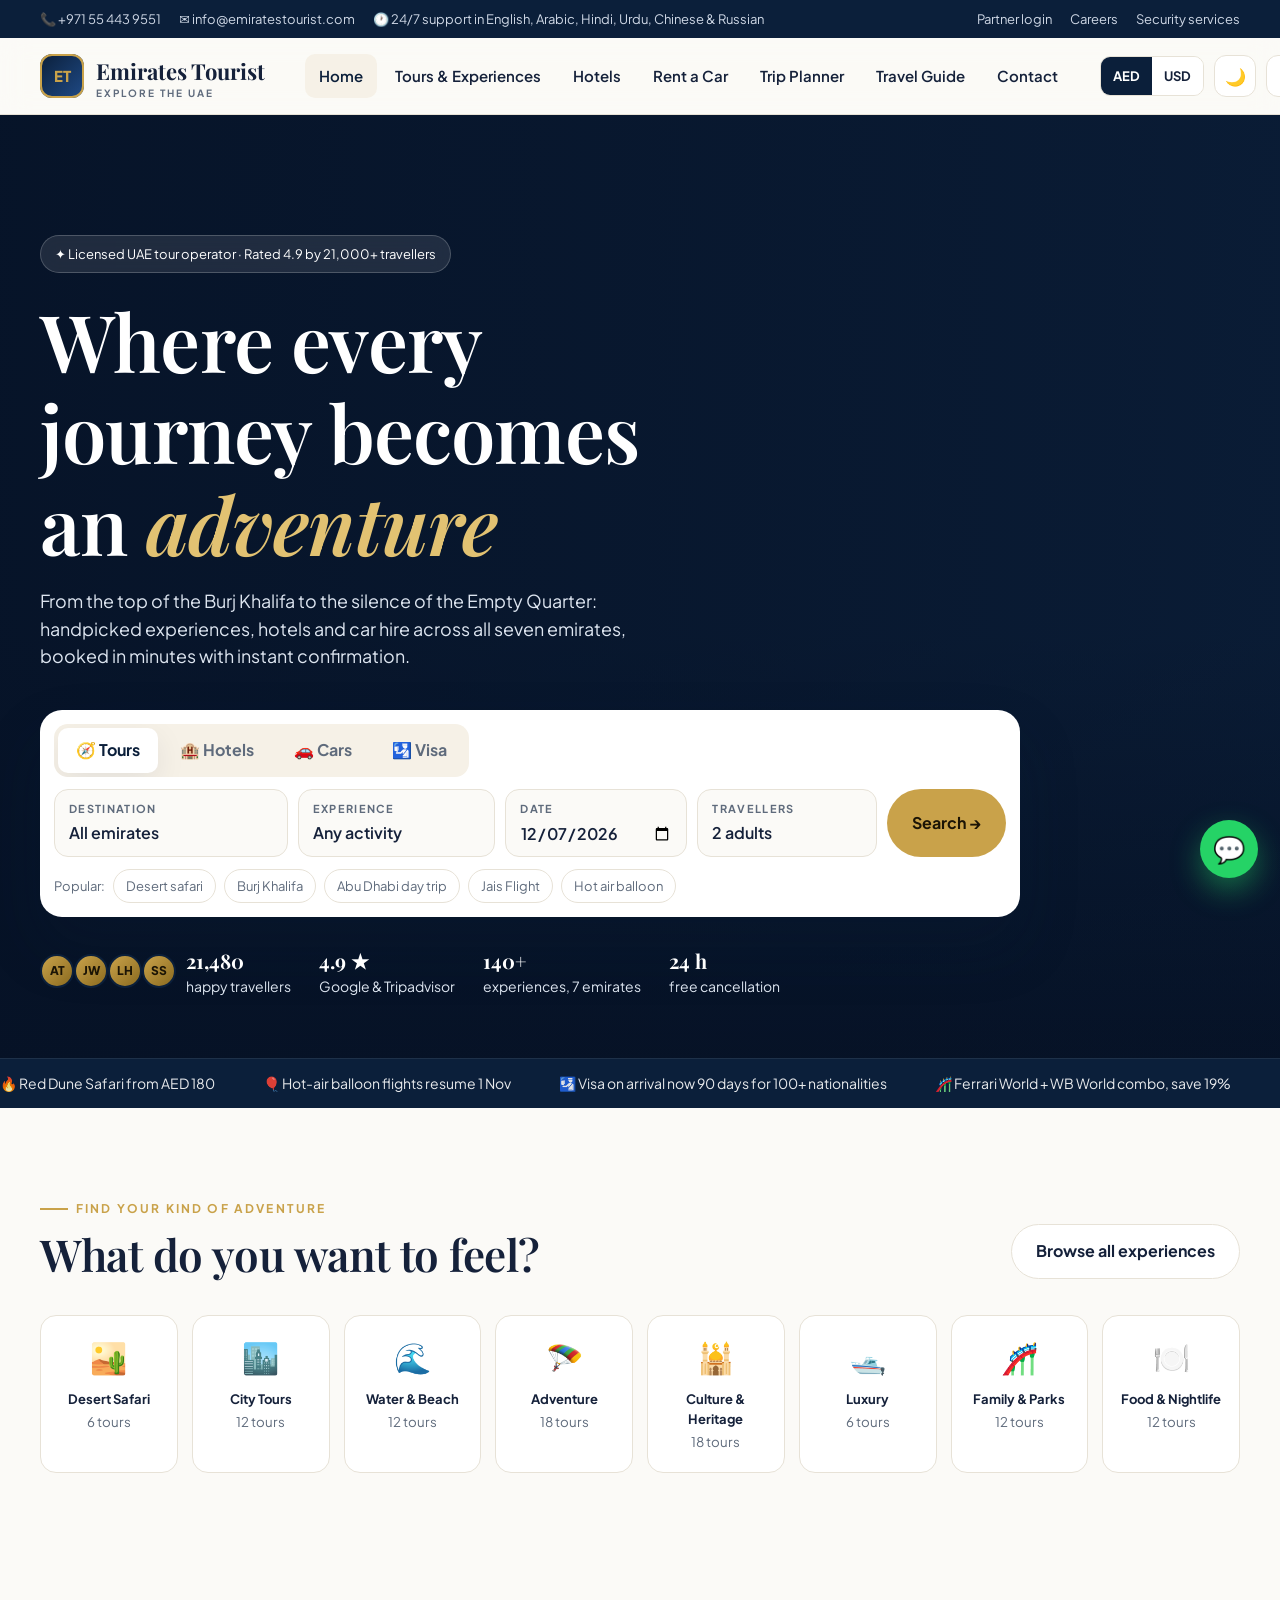
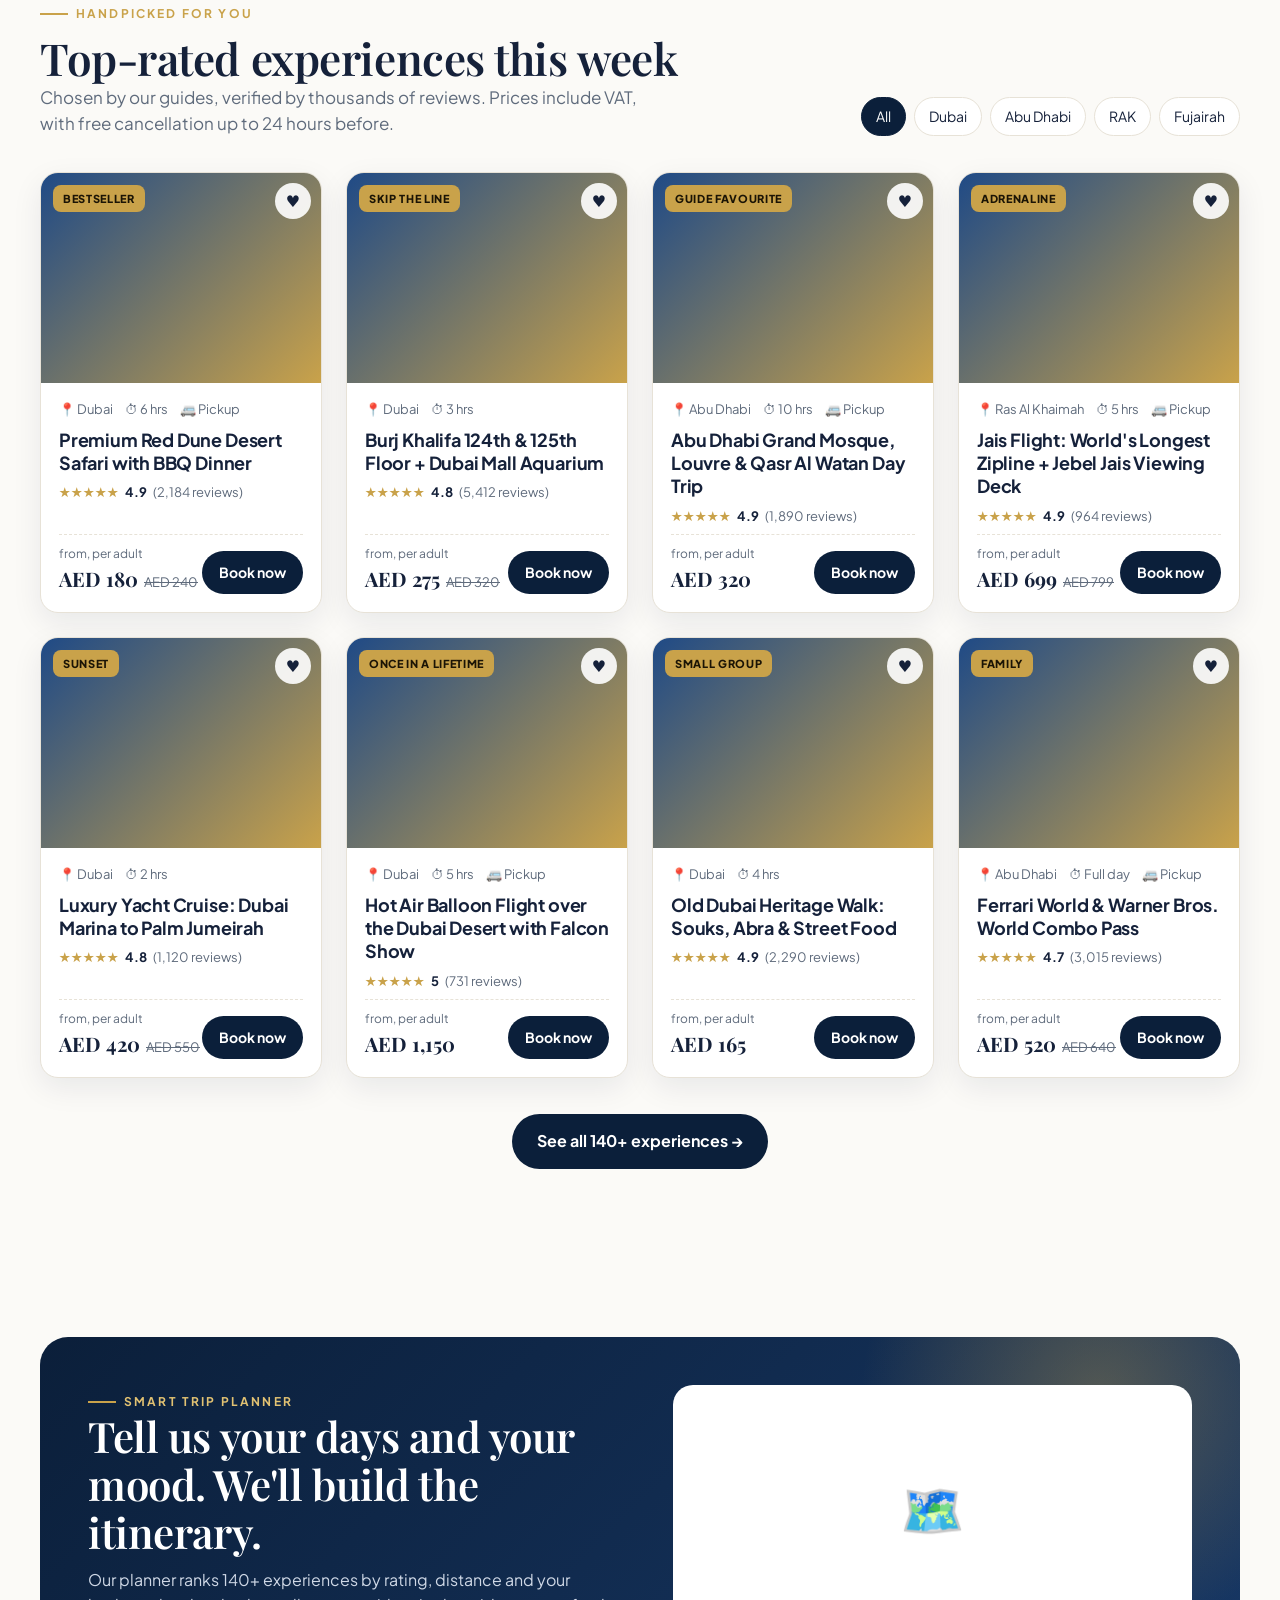
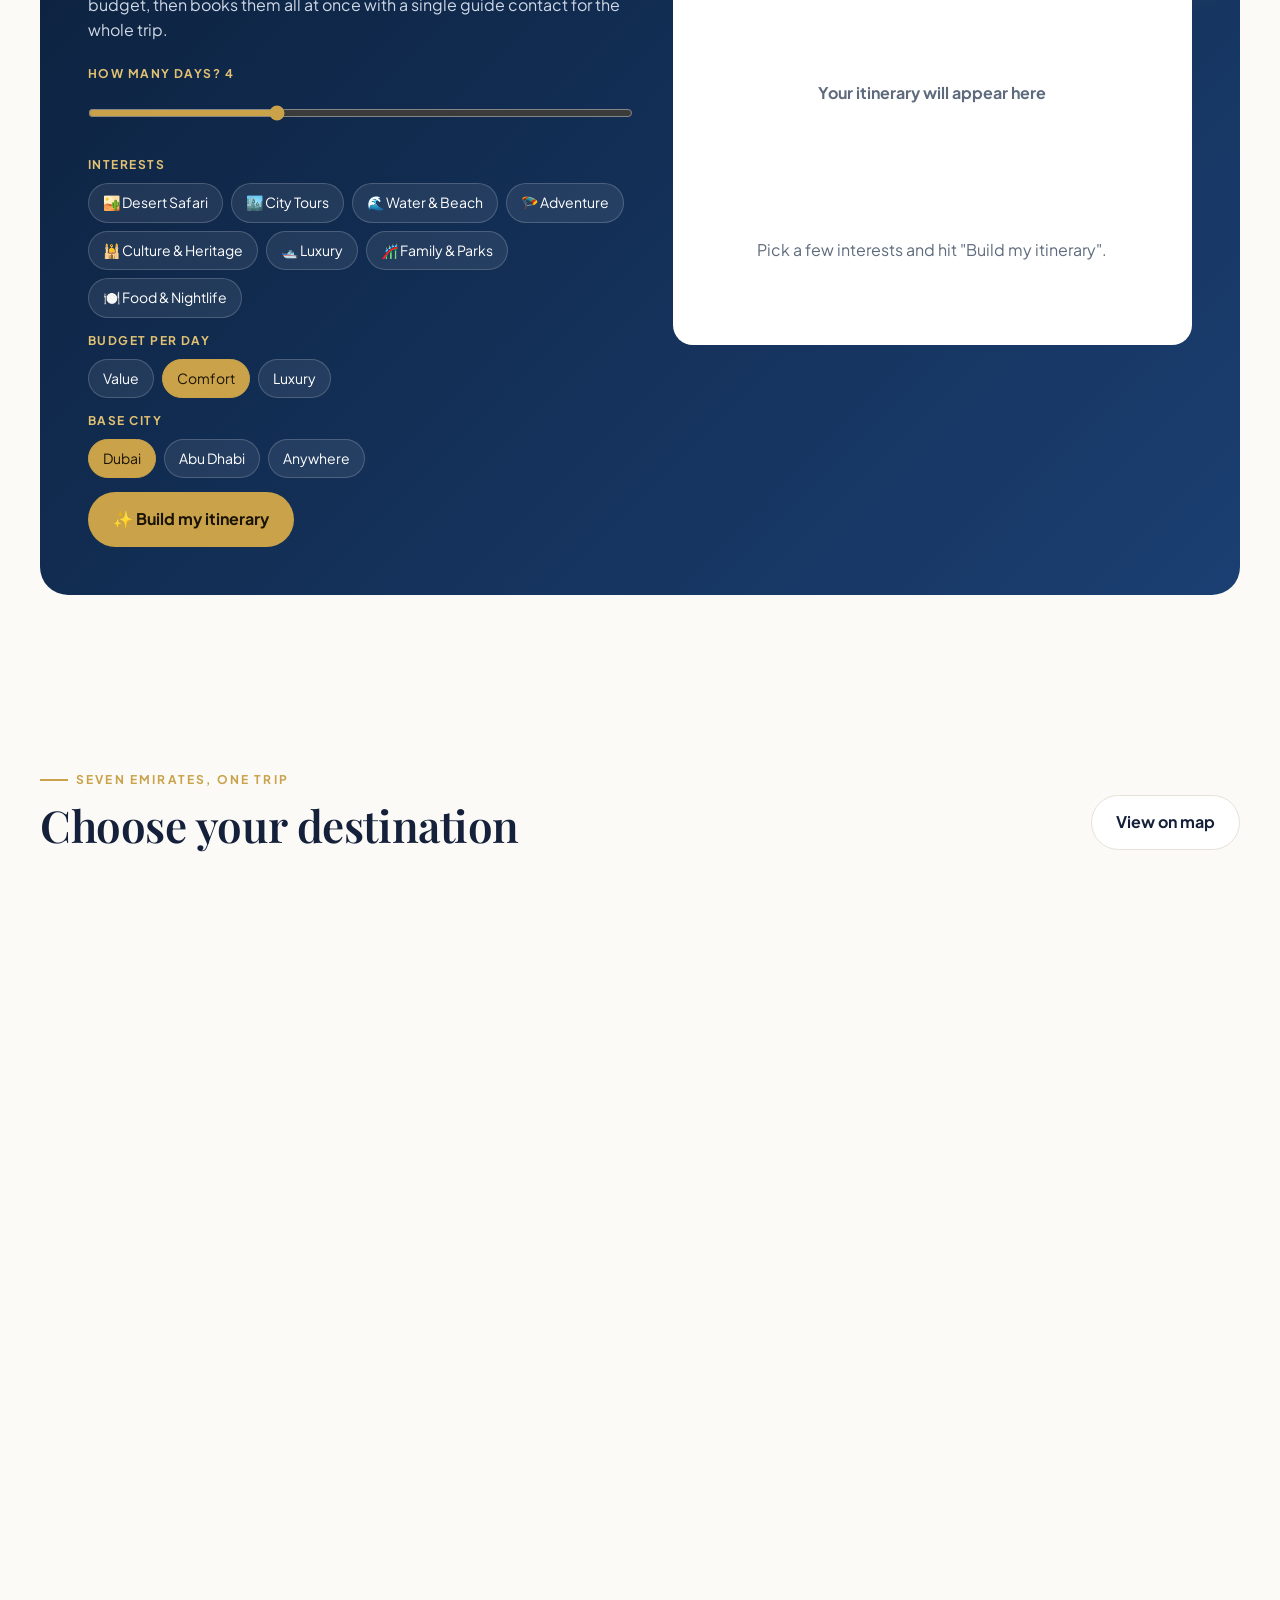
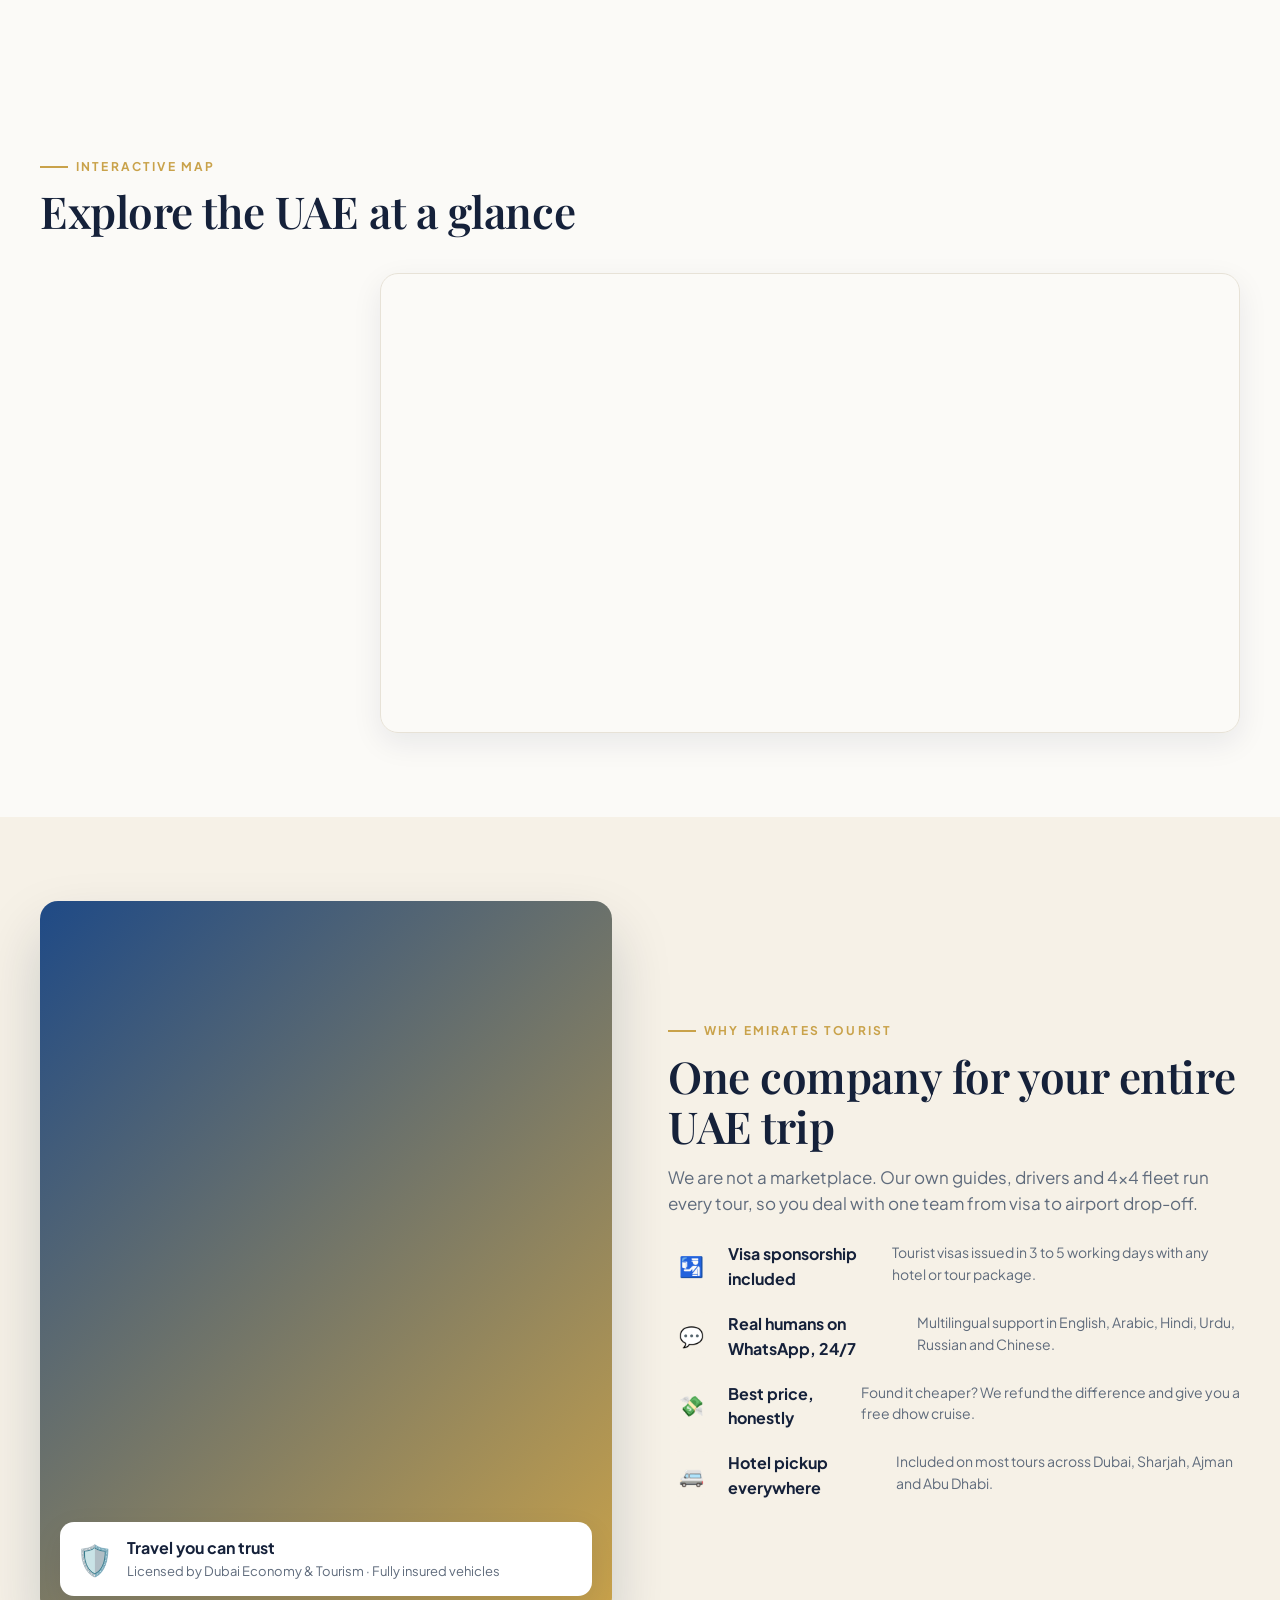
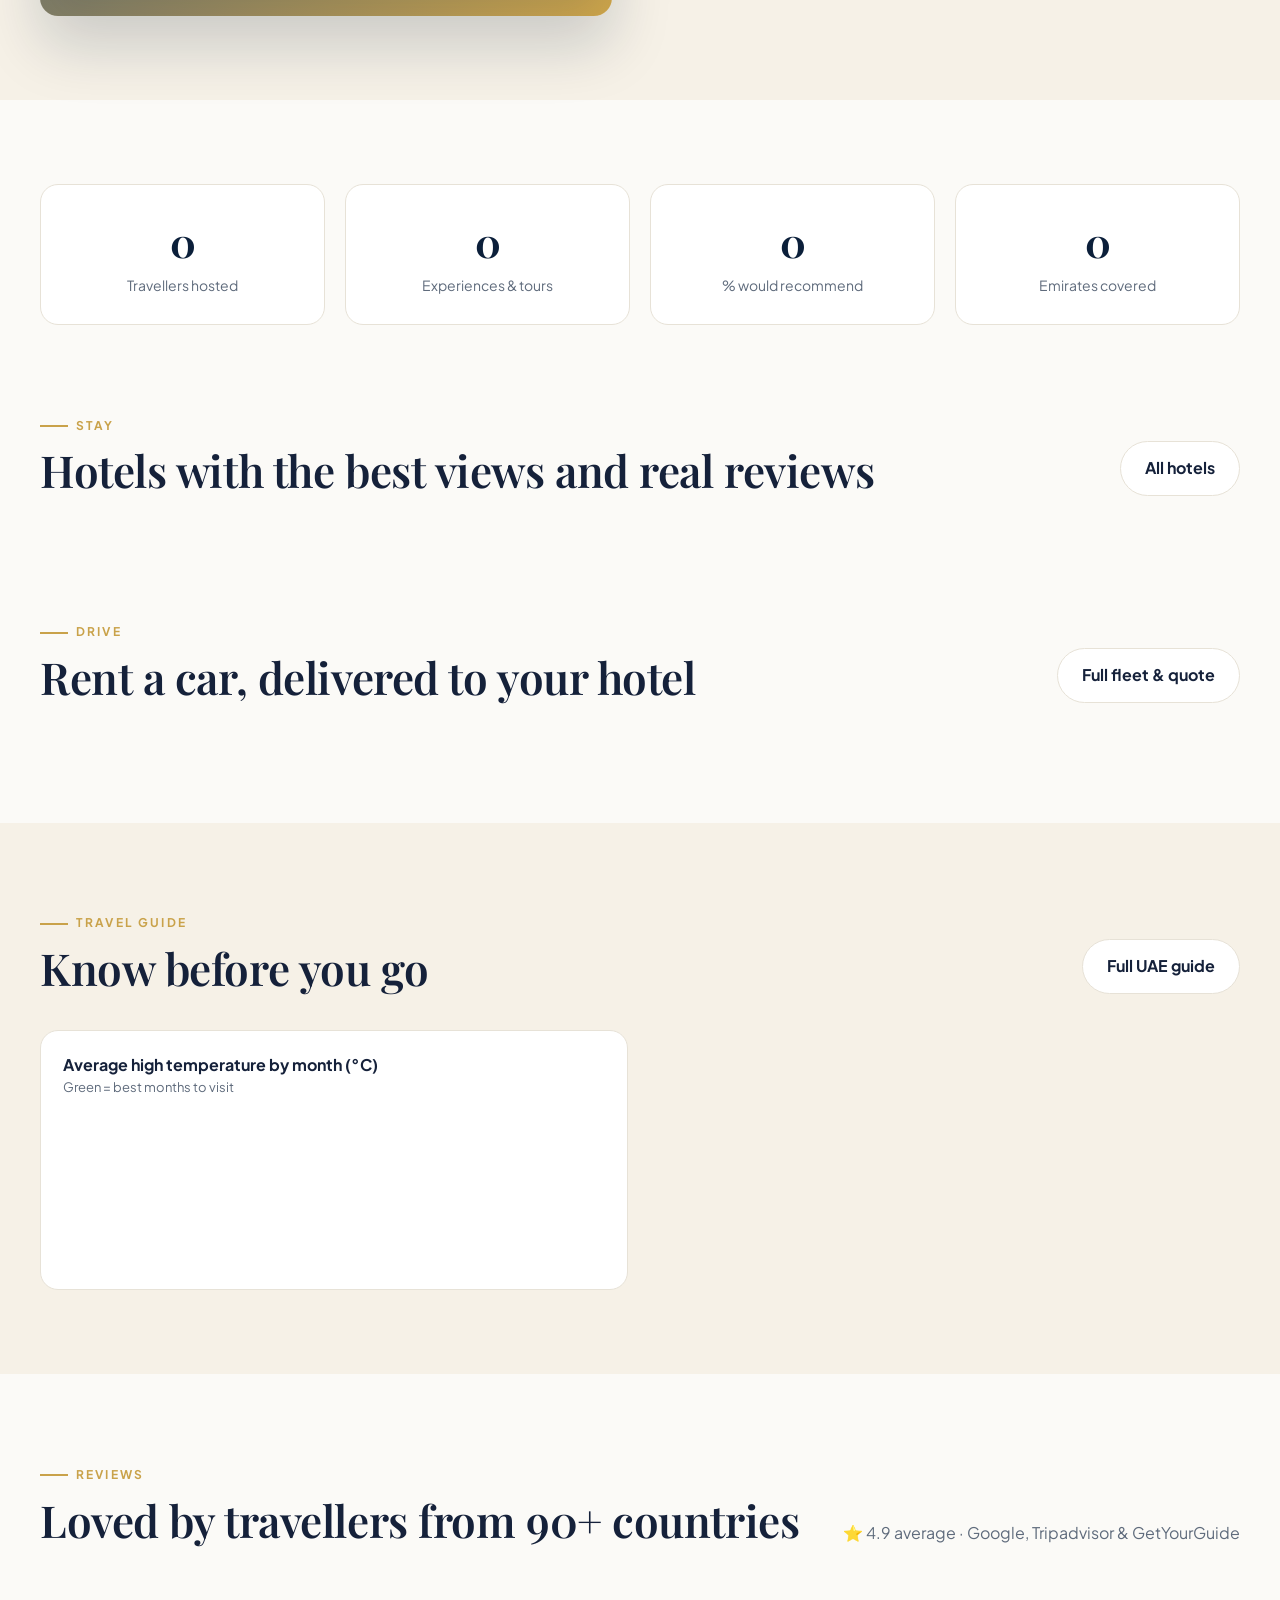
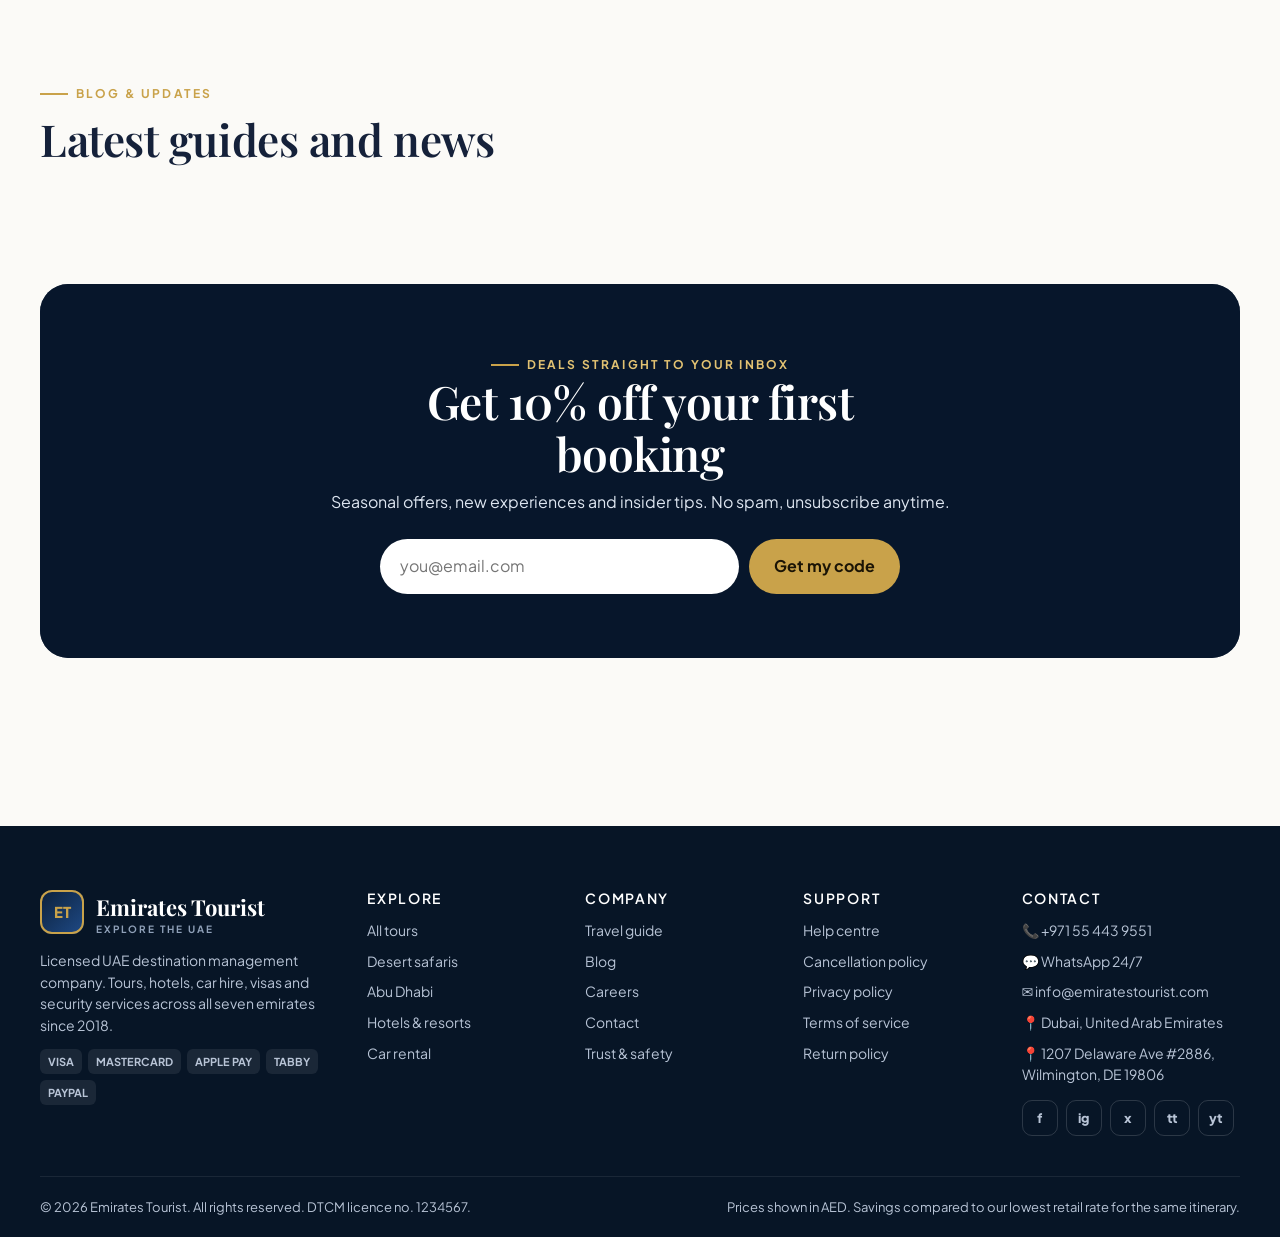
==== index.html @ 62255cff "Emirates Tourist: new static website Co-Authored-By: Claude Fable 5.1 <noreply@anthropic.com>" ====
<!doctype html>
<html lang="en">
<head>
<meta charset="utf-8">
<meta name="viewport" content="width=device-width,initial-scale=1">
<title>Emirates Tourist — Tours, Desert Safaris, Hotels & Car Rental across the UAE</title>
<meta name="description" content="Plan and book UAE tours, desert safaris, hotels, car hire and visas with a licensed Dubai-based travel company. Instant confirmation, free cancellation, 24/7 WhatsApp support.">
<link rel="preconnect" href="https://fonts.googleapis.com"><link rel="preconnect" href="https://fonts.gstatic.com" crossorigin>
<link href="https://fonts.googleapis.com/css2?family=Playfair+Display:ital,wght@0,500;0,600;0,700;1,500&family=Plus+Jakarta+Sans:wght@400;500;600;700;800&display=swap" rel="stylesheet">
<link rel="stylesheet" href="https://cdnjs.cloudflare.com/ajax/libs/leaflet/1.9.4/leaflet.min.css">
<link rel="stylesheet" href="assets/styles.css">
<link rel="icon" href="data:image/svg+xml,<svg xmlns='http://www.w3.org/2000/svg' viewBox='0 0 100 100'><rect width='100' height='100' rx='22' fill='%230b1f3a'/><text x='50' y='66' font-size='46' text-anchor='middle' fill='%23c9a24a' font-family='Arial' font-weight='700'>ET</text></svg>">
</head>
<body>

<!-- ===== HERO ===== -->
<section class="hero">
  <div class="bg"></div><div class="shade"></div>
  <div class="container">
    <span class="kicker">✦ Licensed UAE tour operator · Rated 4.9 by 21,000+ travellers</span>
    <h1>Where every journey becomes an <em>adventure</em></h1>
    <p>From the top of the Burj Khalifa to the silence of the Empty Quarter: handpicked experiences, hotels and car hire across all seven emirates, booked in minutes with instant confirmation.</p>

    <div class="search" id="search">
      <div class="tabs">
        <button class="on" data-tab="tours">🧭 Tours</button><button data-tab="hotels">🏨 Hotels</button><button data-tab="cars">🚗 Cars</button><button data-tab="visa">🛂 Visa</button>
      </div>
      <div class="row">
        <div class="field"><label>Destination</label><select id="sEmirate"><option value="">All emirates</option></select></div>
        <div class="field"><label>Experience</label><select id="sCat"><option value="">Any activity</option></select></div>
        <div class="field"><label>Date</label><input type="date" id="sDate"></div>
        <div class="field"><label>Travellers</label><select id="sPax"><option>1 adult</option><option selected>2 adults</option><option>2 adults, 1 child</option><option>2 adults, 2 children</option><option>Group (6+)</option></select></div>
        <button class="btn btn-primary" id="sGo">Search →</button>
      </div>
      <div class="quick">Popular: <span class="chip" data-go="tours.html?cat=desert">Desert safari</span><span class="chip" data-go="tour.html?id=t2">Burj Khalifa</span><span class="chip" data-go="tours.html?emirate=abu-dhabi">Abu Dhabi day trip</span><span class="chip" data-go="tour.html?id=t4">Jais Flight</span><span class="chip" data-go="tour.html?id=t6">Hot air balloon</span></div>
    </div>

    <div class="trust">
      <div><div class="avatars"><span>AT</span><span>JW</span><span>LH</span><span>SS</span></div><span><b>21,480</b>happy travellers</span></div>
      <div><span><b>4.9 ★</b>Google & Tripadvisor</span></div>
      <div><span><b>140+</b>experiences, 7 emirates</span></div>
      <div><span><b>24 h</b>free cancellation</span></div>
    </div>
  </div>
</section>

<div class="marquee"><div class="track" id="marquee"></div></div>

<!-- ===== CATEGORIES ===== -->
<section class="section" style="padding-bottom:40px">
  <div class="container">
    <div class="section-head"><div><span class="eyebrow">Find your kind of adventure</span><h2 class="h2">What do you want to feel?</h2></div><a class="btn btn-ghost" href="tours.html">Browse all experiences</a></div>
    <div class="cats" id="cats"></div>
  </div>
</section>

<!-- ===== FEATURED TOURS ===== -->
<section class="section" id="tours">
  <div class="container">
    <div class="section-head"><div><span class="eyebrow">Handpicked for you</span><h2 class="h2">Top-rated experiences this week</h2><p class="lead">Chosen by our guides, verified by thousands of reviews. Prices include VAT, with free cancellation up to 24 hours before.</p></div>
      <div style="display:flex;gap:8px;flex-wrap:wrap" id="tourFilter"><span class="chip active" data-f="">All</span><span class="chip" data-f="dubai">Dubai</span><span class="chip" data-f="abu-dhabi">Abu Dhabi</span><span class="chip" data-f="ras-al-khaimah">RAK</span><span class="chip" data-f="fujairah">Fujairah</span></div></div>
    <div class="grid grid-4" id="featured"></div>
    <div style="text-align:center;margin-top:36px"><a class="btn btn-dark" href="tours.html">See all 140+ experiences →</a></div>
  </div>
</section>

<!-- ===== PLANNER ===== -->
<section class="section" id="planner">
  <div class="container">
    <div class="planner">
      <div>
        <span class="eyebrow">Smart trip planner</span>
        <h2>Tell us your days and your mood. We'll build the itinerary.</h2>
        <p style="margin-top:12px">Our planner ranks 140+ experiences by rating, distance and your budget, then books them all at once with a single guide contact for the whole trip.</p>
        <div class="form">
          <div><label>How many days? <span id="pDaysLbl">4</span></label><input type="range" id="pDays" min="1" max="10" value="4"></div>
          <div><label>Interests</label><div class="opts" id="pInterests"></div></div>
          <div><label>Budget per day</label><div class="opts" id="pBudget"><span class="chip" data-v="value">Value</span><span class="chip active" data-v="mid">Comfort</span><span class="chip" data-v="premium">Luxury</span></div></div>
          <div><label>Base city</label><div class="opts" id="pBase"><span class="chip active" data-v="dubai">Dubai</span><span class="chip" data-v="abu-dhabi">Abu Dhabi</span><span class="chip" data-v="any">Anywhere</span></div></div>
          <button class="btn btn-primary" id="pGo" style="justify-self:start">✨ Build my itinerary</button>
        </div>
      </div>
      <div class="itin" id="itin"><div class="empty"><div class="big">🗺️</div><b>Your itinerary will appear here</b><span>Pick a few interests and hit "Build my itinerary".</span></div></div>
    </div>
  </div>
</section>

<!-- ===== DESTINATIONS ===== -->
<section class="section" id="destinations">
  <div class="container">
    <div class="section-head"><div><span class="eyebrow">Seven emirates, one trip</span><h2 class="h2">Choose your destination</h2></div><a class="btn btn-ghost" href="#map">View on map</a></div>
    <div class="dest-grid" id="dests"></div>
  </div>
</section>

<!-- ===== MAP ===== -->
<section class="section" id="map-section" style="padding-top:0">
  <div class="container">
    <div class="section-head"><div><span class="eyebrow">Interactive map</span><h2 class="h2">Explore the UAE at a glance</h2></div></div>
    <div class="map-wrap"><div class="map-list" id="mapList"></div><div id="map"></div></div>
  </div>
</section>

<!-- ===== WHY US ===== -->
<section class="section" style="background:var(--sand)">
  <div class="container split">
    <div class="img reveal"><img src="https://images.unsplash.com/photo-1542401886-65d6c61db217?auto=format&fit=crop&w=1000&q=70" alt="Desert dunes at sunset" onerror="this.style.display='none'">
      <div class="float"><div style="font-size:30px">🛡️</div><div><b>Travel you can trust</b><div class="muted" style="font-size:13px">Licensed by Dubai Economy & Tourism · Fully insured vehicles</div></div></div></div>
    <div>
      <span class="eyebrow">Why Emirates Tourist</span>
      <h2 class="h2">One company for your entire UAE trip</h2>
      <p class="lead" style="margin-top:12px">We are not a marketplace. Our own guides, drivers and 4x4 fleet run every tour, so you deal with one team from visa to airport drop-off.</p>
      <div class="feature-list">
        <div><div class="ic">🛂</div><div><b>Visa sponsorship included</b><p>Tourist visas issued in 3 to 5 working days with any hotel or tour package.</p></div></div>
        <div><div class="ic">💬</div><div><b>Real humans on WhatsApp, 24/7</b><p>Multilingual support in English, Arabic, Hindi, Urdu, Russian and Chinese.</p></div></div>
        <div><div class="ic">💸</div><div><b>Best price, honestly</b><p>Found it cheaper? We refund the difference and give you a free dhow cruise.</p></div></div>
        <div><div class="ic">🚐</div><div><b>Hotel pickup everywhere</b><p>Included on most tours across Dubai, Sharjah, Ajman and Abu Dhabi.</p></div></div>
      </div>
    </div>
  </div>
</section>

<!-- ===== STATS ===== -->
<section class="section" style="padding-bottom:0">
  <div class="container stats">
    <div class="stat reveal"><b data-count="21480">0</b><span>Travellers hosted</span></div>
    <div class="stat reveal"><b data-count="140">0</b><span>Experiences & tours</span></div>
    <div class="stat reveal"><b data-count="98">0</b><span>% would recommend</span></div>
    <div class="stat reveal"><b data-count="7">0</b><span>Emirates covered</span></div>
  </div>
</section>

<!-- ===== HOTELS ===== -->
<section class="section" id="hotels">
  <div class="container">
    <div class="section-head"><div><span class="eyebrow">Stay</span><h2 class="h2">Hotels with the best views and real reviews</h2></div><a class="btn btn-ghost" href="hotels.html">All hotels</a></div>
    <div class="grid grid-2" id="hotelsGrid"></div>
  </div>
</section>

<!-- ===== CARS ===== -->
<section class="section" id="cars" style="padding-top:0">
  <div class="container">
    <div class="section-head"><div><span class="eyebrow">Drive</span><h2 class="h2">Rent a car, delivered to your hotel</h2></div><a class="btn btn-ghost" href="cars.html">Full fleet & quote</a></div>
    <div class="grid grid-3" id="carsGrid"></div>
  </div>
</section>

<!-- ===== GUIDE ===== -->
<section class="section" id="guide" style="background:var(--sand)">
  <div class="container">
    <div class="section-head"><div><span class="eyebrow">Travel guide</span><h2 class="h2">Know before you go</h2></div><a class="btn btn-ghost" href="guide.html">Full UAE guide</a></div>
    <div class="grid grid-2" style="align-items:start">
      <div class="weather reveal">
        <b>Average high temperature by month (°C)</b><div class="muted" style="font-size:13px">Green = best months to visit</div>
        <div class="bars" id="weatherBars"></div><div class="labels" id="weatherLabels"></div>
      </div>
      <div class="guide-grid" style="grid-template-columns:1fr 1fr" id="essentials"></div>
    </div>
  </div>
</section>

<!-- ===== REVIEWS ===== -->
<section class="section" id="reviews">
  <div class="container">
    <div class="section-head"><div><span class="eyebrow">Reviews</span><h2 class="h2">Loved by travellers from 90+ countries</h2></div><div class="muted">⭐ 4.9 average · Google, Tripadvisor & GetYourGuide</div></div>
    <div class="reviews" id="reviewsRow"></div>
  </div>
</section>

<!-- ===== BLOG ===== -->
<section class="section" id="blog" style="padding-top:0">
  <div class="container">
    <div class="section-head"><div><span class="eyebrow">Blog & updates</span><h2 class="h2">Latest guides and news</h2></div></div>
    <div class="grid grid-4" id="posts"></div>
  </div>
</section>

<!-- ===== CTA ===== -->
<section class="section" style="padding-top:0">
  <div class="container"><div class="cta reveal">
    <span class="eyebrow" style="color:var(--gold-2)">Deals straight to your inbox</span>
    <h2>Get 10% off your first booking</h2>
    <p style="color:#dde5f0;margin-top:10px">Seasonal offers, new experiences and insider tips. No spam, unsubscribe anytime.</p>
    <form id="newsForm"><input type="email" placeholder="you@email.com" required><button class="btn btn-primary">Get my code</button></form>
  </div></div>
</section>

<script src="https://cdnjs.cloudflare.com/ajax/libs/leaflet/1.9.4/leaflet.min.js"></script>
<script src="assets/data.js"></script>
<script src="assets/app.js"></script>
<script>
(function(){
  const {$, $$} = ET;
  const go = (u)=>location.href=u;

  /* search */
  ET.emirates.forEach(e=>$("#sEmirate").insertAdjacentHTML("beforeend",`<option value="${e.id}">${e.name}</option>`));
  ET.categories.forEach(c=>$("#sCat").insertAdjacentHTML("beforeend",`<option value="${c.id}">${c.name}</option>`));
  $("#sDate").value = new Date(Date.now()+86400000).toISOString().slice(0,10);
  let tab="tours";
  $$(".search .tabs button").forEach(b=>b.onclick=()=>{$$(".search .tabs button").forEach(x=>x.classList.remove("on"));b.classList.add("on");tab=b.dataset.tab;});
  $("#sGo").onclick=()=>{
    const p=new URLSearchParams(); if($("#sEmirate").value)p.set("emirate",$("#sEmirate").value); if($("#sCat").value)p.set("cat",$("#sCat").value); p.set("date",$("#sDate").value);
    go(({tours:"tours.html",hotels:"hotels.html",cars:"cars.html",visa:"guide.html#visa"})[tab]+(tab==="visa"?"":"?"+p));
  };
  $$("[data-go]").forEach(c=>c.onclick=()=>go(c.dataset.go));

  /* marquee */
  const items=["🔥 Red Dune Safari from AED 180","🎈 Hot-air balloon flights resume 1 Nov","🛂 Visa on arrival now 90 days for 100+ nationalities","🎢 Ferrari World + WB World combo, save 19%","🛥️ Sunset yacht cruise, kids go free this month","🏔️ Jais Flight: world's longest zipline"];
  $("#marquee").innerHTML=[...items,...items].map(i=>`<span>${i}</span>`).join("");

  /* categories */
  $("#cats").innerHTML=ET.categories.map(c=>`<a class="cat reveal" href="tours.html?cat=${c.id}"><div class="ic">${c.icon}</div><b>${c.name}</b><small class="muted">${ET.tours.filter(t=>t.cat===c.id).length*6} tours</small></a>`).join("");

  /* featured tours */
  const renderFeatured=(f="")=>{const list=ET.tours.filter(t=>!f||t.emirate===f).slice(0,8);$("#featured").innerHTML=list.map(ET.tourCard).join("");document.dispatchEvent(new Event("et:rendered"));};
  renderFeatured();
  $$("#tourFilter .chip").forEach(c=>c.onclick=()=>{$$("#tourFilter .chip").forEach(x=>x.classList.remove("active"));c.classList.add("active");renderFeatured(c.dataset.f);});

  /* planner */
  $("#pInterests").innerHTML=ET.categories.map(c=>`<span class="chip" data-v="${c.id}">${c.icon} ${c.name}</span>`).join("");
  $("#pDays").oninput=e=>$("#pDaysLbl").textContent=e.target.value;
  $$("#pInterests .chip").forEach(c=>c.onclick=()=>c.classList.toggle("active"));
  ["#pBudget","#pBase"].forEach(id=>$$(id+" .chip").forEach(c=>c.onclick=()=>{$$(id+" .chip").forEach(x=>x.classList.remove("active"));c.classList.add("active");}));
  const renderPlan=()=>{
    const days=+$("#pDays").value, interests=$$("#pInterests .chip.active").map(c=>c.dataset.v), budget=$("#pBudget .chip.active").dataset.v, base=$("#pBase .chip.active").dataset.v;
    const plan=ET.plan({days,interests,budget,base}); const total=plan.reduce((s,d)=>s+d.tour.price,0);
    $("#itin").innerHTML=`<div style="display:flex;justify-content:space-between;align-items:center;margin-bottom:6px"><b>Your ${days}-day UAE itinerary</b><span class="badge badge-gold">AI-ranked</span></div>`+
      plan.map(d=>`<div class="day"><div class="n"><small>Day</small>${d.day}</div><div><h4>${d.tour.title}</h4><ul><li>${ET.emirateName(d.tour.emirate)} · ${d.tour.duration} · ⭐ ${d.tour.rating}</li><li>${d.extra}</li></ul></div></div>`).join("")+
      `<div class="total"><div><small class="muted">Estimated per person</small><br><b style="font-family:var(--font-head);font-size:24px">${ET.money(total)}</b></div><div style="display:flex;gap:8px"><a class="btn btn-ghost btn-sm" href="planner.html">Customise</a><button class="btn btn-primary btn-sm" data-toast="Itinerary sent to WhatsApp. A planner will confirm within 15 minutes.">Book all</button></div></div>`;
  };
  $("#pGo").onclick=renderPlan;

  /* destinations */
  $("#dests").innerHTML=ET.emirates.slice(0,7).map((e,i)=>`<a class="dest reveal ${i===0?"big":""}" href="tours.html?emirate=${e.id}"><img src="${e.img}" alt="${e.name}" loading="lazy" onerror="this.style.display='none'"><span class="badge badge-white count">${e.tours} tours</span><div><h3>${e.name}</h3><p>${e.tagline}</p></div></a>`).join("");

  /* map */
  const map=L.map("map",{scrollWheelZoom:false}).setView([24.9,55.1],7);
  L.tileLayer("https://tile.openstreetmap.org/{z}/{x}/{y}.png",{attribution:"© OpenStreetMap contributors",maxZoom:18}).addTo(map);
  const markers={};
  ET.emirates.forEach(e=>{const m=L.circleMarker([e.lat,e.lng],{radius:10,color:"#0b1f3a",fillColor:"#c9a24a",fillOpacity:.95,weight:2}).addTo(map).bindPopup(`<b style="font-family:Georgia">${e.name}</b><br>${e.tagline}<br><a href="tours.html?emirate=${e.id}">${e.tours} tours →</a>`);markers[e.id]=m;});
  $("#mapList").innerHTML=ET.emirates.map(e=>`<button data-e="${e.id}"><div><b>${e.name}</b><small>${e.tagline}</small></div><span class="badge badge-gold">${e.tours}</span></button>`).join("");
  $$("#mapList button").forEach(b=>b.onclick=()=>{$$("#mapList button").forEach(x=>x.classList.remove("on"));b.classList.add("on");const e=ET.byId(ET.emirates,b.dataset.e);map.flyTo([e.lat,e.lng],10,{duration:1.2});markers[e.id].openPopup();});

  /* counters */
  const cio=new IntersectionObserver(es=>es.forEach(en=>{if(!en.isIntersecting)return;const el=en.target,end=+el.dataset.count,t0=performance.now();const step=n=>{const p=Math.min(1,(n-t0)/1400);el.textContent=Math.round(end*(1-Math.pow(1-p,3))).toLocaleString();if(p<1)requestAnimationFrame(step);};requestAnimationFrame(step);cio.unobserve(el);}));
  $$("[data-count]").forEach(el=>cio.observe(el));

  /* hotels, cars, guide, reviews, posts */
  const renderAll=()=>{
    $("#hotelsGrid").innerHTML=ET.hotels.slice(0,4).map(ET.hotelCard).join("");
    $("#carsGrid").innerHTML=ET.cars.slice(0,3).map(ET.carCard).join("");
    $("#posts").innerHTML=ET.posts.map(ET.postCard).join("");
    $("#reviewsRow").innerHTML=ET.reviews.map(ET.reviewCard).join("");
    document.dispatchEvent(new Event("et:rendered"));
  };
  renderAll();
  const w=ET.guide.weather;$("#weatherBars").innerHTML=w.map(m=>`<div class="bar ${m.hi<=30?"best":""}" style="height:${(m.hi-10)*3.6}%"><span>${m.hi}°</span></div>`).join("");$("#weatherLabels").innerHTML=w.map(m=>`<span>${m.m}</span>`).join("");
  $("#essentials").innerHTML=ET.guide.essentials.slice(0,4).map(e=>`<div class="guide-card reveal"><div class="ic">${e.icon}</div><b>${e.title}</b><p>${e.text}</p></div>`).join("");
  $("#newsForm").onsubmit=e=>{e.preventDefault();ET.toast("Welcome aboard! Your code WELCOME10 is on its way.");e.target.reset();};

  document.addEventListener("et:currency",()=>{renderFeatured($("#tourFilter .chip.active").dataset.f);renderAll();if($("#itin .day"))renderPlan();});
  document.dispatchEvent(new Event("et:rendered"));
})();
</script>
</body>
</html>
---- assets/styles.css ----
/* ===== Emirates Tourist design system ===== */
:root{
  --navy:#0b1f3a; --navy-2:#122b4f; --gold:#c9a24a; --gold-2:#e2c272; --sand:#f6f1e7; --sand-2:#efe6d3;
  --bg:#fbfaf7; --card:#ffffff; --ink:#15213a; --muted:#5f6b7c; --line:#e7e2d7; --ok:#1e9d64; --danger:#d64545;
  --r:18px; --r-sm:12px; --shadow:0 10px 30px rgba(11,31,58,.08); --shadow-lg:0 30px 60px rgba(11,31,58,.18);
  --font-head:"Playfair Display",Georgia,serif; --font-body:"Plus Jakarta Sans",system-ui,-apple-system,Segoe UI,sans-serif;
}
[data-theme="dark"]{
  --bg:#0a1322; --card:#122038; --ink:#eef2f8; --muted:#a3afc2; --line:#233652; --sand:#132440; --sand-2:#1a2d4c;
  --shadow:0 10px 30px rgba(0,0,0,.35); --shadow-lg:0 30px 60px rgba(0,0,0,.5);
}
*{box-sizing:border-box;margin:0;padding:0}
html{scroll-behavior:smooth}
body{font-family:var(--font-body);color:var(--ink);background:var(--bg);line-height:1.55;-webkit-font-smoothing:antialiased}
img{max-width:100%;display:block}
a{color:inherit;text-decoration:none}
button,input,select,textarea{font:inherit;color:inherit}
h1,h2,h3,h4{font-family:var(--font-head);font-weight:600;line-height:1.15;letter-spacing:-.01em}
.container{width:min(1200px,calc(100% - 40px));margin-inline:auto}
.section{padding:84px 0}
.section-head{display:flex;justify-content:space-between;align-items:end;gap:24px;margin-bottom:36px;flex-wrap:wrap}
.eyebrow{display:inline-flex;align-items:center;gap:8px;font-size:12px;letter-spacing:.18em;text-transform:uppercase;color:var(--gold);font-weight:700}
.eyebrow::before{content:"";width:28px;height:2px;background:var(--gold)}
.h2{font-size:clamp(28px,3.6vw,44px);margin-top:10px}
.lead{color:var(--muted);font-size:17px;max-width:620px}
.muted{color:var(--muted)}
.btn{display:inline-flex;align-items:center;justify-content:center;gap:10px;padding:14px 24px;border-radius:999px;border:1px solid transparent;font-weight:700;cursor:pointer;transition:.2s;white-space:nowrap}
.btn-primary{background:var(--gold);color:#1b1405}
.btn-primary:hover{background:var(--gold-2);transform:translateY(-1px)}
.btn-dark{background:var(--navy);color:#fff}
.btn-dark:hover{background:var(--navy-2)}
.btn-ghost{border-color:var(--line);background:var(--card)}
.btn-ghost:hover{border-color:var(--gold)}
.btn-light{background:#fff;color:var(--navy)}
.btn-sm{padding:10px 16px;font-size:14px}
.btn-block{width:100%}
.chip{display:inline-flex;align-items:center;gap:6px;padding:8px 14px;border-radius:999px;border:1px solid var(--line);background:var(--card);font-size:14px;cursor:pointer;transition:.15s}
.chip:hover,.chip.active{background:var(--navy);color:#fff;border-color:var(--navy)}
[data-theme="dark"] .chip.active{background:var(--gold);color:#1b1405;border-color:var(--gold)}
.badge{display:inline-block;padding:5px 10px;border-radius:8px;font-size:11px;font-weight:800;letter-spacing:.06em;text-transform:uppercase}
.badge-gold{background:var(--gold);color:#1b1405}
.badge-navy{background:var(--navy);color:#fff}
.badge-white{background:rgba(255,255,255,.92);color:var(--navy)}
.stars{color:var(--gold);letter-spacing:1px}

/* ===== Top bar + nav ===== */
.topbar{background:var(--navy);color:#cfd8e6;font-size:13px}
.topbar .container{display:flex;justify-content:space-between;align-items:center;height:38px;gap:16px}
.topbar a:hover{color:#fff}
.topbar .left,.topbar .right{display:flex;gap:18px;align-items:center}
.nav{position:sticky;top:0;z-index:50;backdrop-filter:saturate(180%) blur(14px);background:color-mix(in srgb,var(--bg) 82%,transparent);border-bottom:1px solid var(--line)}
.nav .container{display:flex;align-items:center;gap:28px;height:76px}
.brand{display:flex;align-items:center;gap:12px;font-family:var(--font-head);font-size:22px;font-weight:700;white-space:nowrap}
.menu a{white-space:nowrap}
.brand .logo{width:44px;height:44px;border-radius:12px;background:linear-gradient(135deg,var(--navy),#1f4a86);display:grid;place-items:center;color:var(--gold);font-weight:800;font-family:var(--font-body);font-size:15px;box-shadow:inset 0 0 0 2px var(--gold)}
.brand small{display:block;font-family:var(--font-body);font-size:10px;letter-spacing:.2em;text-transform:uppercase;color:var(--muted);font-weight:700;line-height:1}
.menu{display:flex;gap:4px;margin-left:12px}
.menu a{padding:10px 14px;border-radius:10px;font-weight:600;font-size:15px;color:var(--ink)}
.menu a:hover,.menu a.active{background:var(--sand);color:var(--navy)}
[data-theme="dark"] .menu a:hover,[data-theme="dark"] .menu a.active{color:var(--gold)}
.nav .actions{margin-left:auto;display:flex;align-items:center;gap:10px}
.iconbtn{width:42px;height:42px;border-radius:12px;border:1px solid var(--line);background:var(--card);display:grid;place-items:center;cursor:pointer;font-size:17px}
.iconbtn:hover{border-color:var(--gold)}
.cur-toggle{display:flex;border:1px solid var(--line);border-radius:10px;overflow:hidden}
.cur-toggle button{padding:9px 12px;border:0;background:var(--card);cursor:pointer;font-weight:700;font-size:13px}
.cur-toggle button.on{background:var(--navy);color:#fff}
.burger{display:none}
.mobile-menu{display:none;position:fixed;inset:0;z-index:60;background:var(--bg);padding:24px;flex-direction:column;gap:6px}
.mobile-menu.open{display:flex}
.mobile-menu a{padding:14px 12px;font-size:20px;font-family:var(--font-head);border-bottom:1px solid var(--line)}
.mobile-menu .close{align-self:flex-end}

/* ===== Hero ===== */
.hero{position:relative;min-height:92vh;display:grid;align-items:center;color:#fff;overflow:hidden;isolation:isolate}
.hero .bg{position:absolute;inset:0;z-index:-2;background:#0b1f3a url("https://images.unsplash.com/photo-1512453979798-5ea266f8880c?auto=format&fit=crop&w=2000&q=75") center/cover;transform:scale(1.04);animation:kenburns 28s ease-in-out infinite alternate}
@keyframes kenburns{to{transform:scale(1.12) translate(-1.5%,-1%)}}
.hero .shade{position:absolute;inset:0;z-index:-1;background:linear-gradient(90deg,rgba(6,18,38,.86) 0%,rgba(6,18,38,.55) 55%,rgba(6,18,38,.25) 100%),linear-gradient(0deg,rgba(6,18,38,.95) 0%,transparent 45%)}
.hero .container{padding:120px 0 60px}
.hero .kicker{display:inline-flex;gap:10px;align-items:center;background:rgba(255,255,255,.1);border:1px solid rgba(255,255,255,.2);padding:8px 14px;border-radius:999px;font-size:13px;backdrop-filter:blur(8px)}
.hero h1{font-size:clamp(40px,6.2vw,80px);margin:22px 0 18px;max-width:14ch;font-weight:600}
.hero h1 em{font-style:italic;color:var(--gold-2)}
.hero p{font-size:clamp(16px,1.4vw,19px);max-width:600px;color:#dde5f0}
.hero .trust{display:flex;gap:28px;margin-top:28px;flex-wrap:wrap}
.hero .trust div{display:flex;align-items:center;gap:10px;font-size:14px;color:#dde5f0}
.hero .trust b{display:block;font-size:20px;color:#fff;font-family:var(--font-head)}
.avatars{display:flex}
.avatars span{width:34px;height:34px;border-radius:50%;border:2px solid var(--navy);margin-left:-10px;background:linear-gradient(135deg,var(--gold),#8a6a1f);display:grid;place-items:center;font-size:12px;font-weight:800;color:#1b1405}
.avatars span:first-child{margin-left:0}

/* ===== Search widget ===== */
.search{margin-top:40px;background:var(--card);color:var(--ink);border-radius:22px;box-shadow:var(--shadow-lg);padding:14px;max-width:980px}
.search .tabs{display:flex;gap:4px;padding:4px;background:var(--sand);border-radius:14px;width:max-content;max-width:100%;overflow:auto}
.search .tabs button{border:0;background:transparent;padding:10px 18px;border-radius:10px;font-weight:700;cursor:pointer;color:var(--muted);display:flex;gap:8px;align-items:center}
.search .tabs button.on{background:var(--card);color:var(--navy);box-shadow:var(--shadow)}
[data-theme="dark"] .search .tabs button.on{color:var(--gold)}
.search .row{display:grid;grid-template-columns:1.3fr 1.1fr 1fr 1fr auto;gap:10px;margin-top:12px}
.field{position:relative;border:1px solid var(--line);border-radius:14px;padding:10px 14px 8px;background:var(--bg)}
.field label{display:block;font-size:11px;text-transform:uppercase;letter-spacing:.12em;color:var(--muted);font-weight:700}
.field select,.field input{width:100%;border:0;background:transparent;padding:4px 0 0;font-weight:600;outline:none;appearance:none}
.search .btn{height:100%;min-height:58px}
.quick{display:flex;gap:8px;margin-top:12px;flex-wrap:wrap;align-items:center;font-size:13px;color:var(--muted)}
.quick .chip{padding:6px 12px;font-size:13px}

/* ===== Marquee ===== */
.marquee{overflow:hidden;background:var(--navy);color:#fff;padding:14px 0;border-top:1px solid rgba(255,255,255,.08)}
.marquee .track{display:flex;gap:48px;width:max-content;animation:scroll 40s linear infinite;font-size:14px;white-space:nowrap}
.marquee .track span{display:flex;gap:10px;align-items:center;opacity:.9}
@keyframes scroll{to{transform:translateX(-50%)}}

/* ===== Cards & grids ===== */
.grid{display:grid;gap:24px}
.grid-3{grid-template-columns:repeat(3,1fr)}
.grid-4{grid-template-columns:repeat(4,1fr)}
.grid-2{grid-template-columns:repeat(2,1fr)}
.card{background:var(--card);border:1px solid var(--line);border-radius:var(--r);overflow:hidden;box-shadow:var(--shadow);transition:.25s;display:flex;flex-direction:column}
.card:hover{transform:translateY(-6px);box-shadow:var(--shadow-lg)}
.card .media{position:relative;aspect-ratio:4/3;background:linear-gradient(135deg,#1f4a86,#c9a24a);overflow:hidden}
.card .media img{width:100%;height:100%;object-fit:cover;transition:transform .6s}
.card:hover .media img{transform:scale(1.06)}
.card .media .badge{position:absolute;top:12px;left:12px}
.card .media .heart{position:absolute;top:10px;right:10px;width:36px;height:36px;border-radius:50%;background:rgba(255,255,255,.9);border:0;cursor:pointer;display:grid;place-items:center;font-size:16px}
.card .media .heart.on{color:var(--danger)}
.card .body{padding:16px 18px 18px;display:flex;flex-direction:column;gap:8px;flex:1}
.card .meta{display:flex;gap:12px;font-size:13px;color:var(--muted);flex-wrap:wrap}
.card h3{font-size:18px;font-family:var(--font-body);font-weight:700;line-height:1.3}
.card .rating{display:flex;align-items:center;gap:6px;font-size:13px}
.card .rating b{color:var(--ink)}
.card .foot{margin-top:auto;display:flex;justify-content:space-between;align-items:end;padding-top:10px;border-top:1px dashed var(--line)}
.price small{display:block;font-size:12px;color:var(--muted)}
.price b{font-size:20px;font-family:var(--font-head)}
.price s{color:var(--muted);font-weight:400;font-size:13px;margin-left:6px}

/* Destinations */
.dest{position:relative;border-radius:var(--r);overflow:hidden;aspect-ratio:3/4;background:linear-gradient(135deg,#1f4a86,#c9a24a);color:#fff;display:flex;align-items:end;padding:20px;box-shadow:var(--shadow);transition:.3s}
.dest img{position:absolute;inset:0;width:100%;height:100%;object-fit:cover;transition:transform .7s}
.dest::after{content:"";position:absolute;inset:0;background:linear-gradient(0deg,rgba(6,18,38,.92),rgba(6,18,38,.1) 60%)}
.dest>div{position:relative;z-index:1}
.dest h3{font-size:24px;margin-bottom:4px}
.dest p{font-size:13px;color:#dde5f0}
.dest .count{position:absolute;top:14px;right:14px;z-index:1}
.dest:hover img{transform:scale(1.08)}
.dest:hover{transform:translateY(-6px)}
.dest.big{grid-row:span 2;aspect-ratio:auto}
.dest-grid{display:grid;grid-template-columns:repeat(4,1fr);gap:20px}

/* Categories */
.cats{display:grid;grid-template-columns:repeat(8,1fr);gap:14px}
.cat{background:var(--card);border:1px solid var(--line);border-radius:16px;padding:18px 10px;text-align:center;cursor:pointer;transition:.2s}
.cat:hover{border-color:var(--gold);transform:translateY(-4px);box-shadow:var(--shadow)}
.cat .ic{font-size:30px;margin-bottom:8px}
.cat b{font-size:13px;display:block}

/* Planner */
.planner{background:linear-gradient(135deg,var(--navy),#1b3f72);color:#fff;border-radius:28px;padding:48px;display:grid;grid-template-columns:1.05fr 1fr;gap:40px;overflow:hidden;position:relative}
.planner::before{content:"";position:absolute;width:520px;height:520px;border-radius:50%;background:radial-gradient(circle,rgba(201,162,74,.35),transparent 65%);top:-200px;right:-120px}
.planner h2{font-size:clamp(28px,3.4vw,42px)}
.planner .eyebrow{color:var(--gold-2)}
.planner p{color:#cfd8e6}
.planner .form{display:grid;gap:14px;margin-top:22px}
.planner .form label{font-size:12px;text-transform:uppercase;letter-spacing:.12em;color:var(--gold-2);font-weight:700;display:block;margin-bottom:8px}
.planner .opts{display:flex;gap:8px;flex-wrap:wrap}
.planner .opts .chip{background:rgba(255,255,255,.08);border-color:rgba(255,255,255,.18);color:#fff}
.planner .opts .chip.active{background:var(--gold);color:#1b1405;border-color:var(--gold)}
.planner input[type=range]{width:100%;accent-color:var(--gold)}
.itin{background:var(--card);color:var(--ink);border-radius:20px;padding:22px;position:relative;min-height:380px;max-height:560px;overflow:auto}
.itin .day{display:grid;grid-template-columns:52px 1fr;gap:14px;padding:14px 0;border-bottom:1px dashed var(--line)}
.itin .day:last-child{border:0}
.itin .n{width:52px;height:52px;border-radius:14px;background:var(--navy);color:var(--gold-2);display:grid;place-items:center;font-family:var(--font-head);font-weight:700;font-size:18px}
[data-theme="dark"] .itin .n{background:var(--gold);color:#1b1405}
.itin .n small{font-size:9px;letter-spacing:.1em;text-transform:uppercase;font-family:var(--font-body)}
.itin h4{font-family:var(--font-body);font-size:15px;margin-bottom:4px}
.itin ul{list-style:none;display:grid;gap:4px;font-size:13.5px;color:var(--muted)}
.itin li::before{content:"→ ";color:var(--gold)}
.itin .total{display:flex;justify-content:space-between;align-items:center;margin-top:16px;padding-top:14px;border-top:2px solid var(--navy)}
.itin .empty{display:grid;place-items:center;height:100%;min-height:330px;text-align:center;color:var(--muted);gap:10px}
.itin .empty .big{font-size:52px}

/* Split sections */
.split{display:grid;grid-template-columns:1fr 1fr;gap:56px;align-items:center}
.split .img{border-radius:var(--r);overflow:hidden;aspect-ratio:4/5;box-shadow:var(--shadow-lg);position:relative;background:linear-gradient(135deg,#1f4a86,#c9a24a)}
.split .img img{width:100%;height:100%;object-fit:cover}
.split .img .float{position:absolute;bottom:20px;left:20px;right:20px;background:var(--card);border-radius:14px;padding:14px 16px;display:flex;gap:14px;align-items:center;box-shadow:var(--shadow)}
.feature-list{display:grid;gap:18px;margin-top:26px}
.feature-list div{display:flex;gap:14px}
.feature-list .ic{width:46px;height:46px;flex:none;border-radius:12px;background:var(--sand);display:grid;place-items:center;font-size:20px}
.feature-list b{display:block;margin-bottom:2px}
.feature-list p{font-size:14px;color:var(--muted)}

/* Stats band */
.stats{display:grid;grid-template-columns:repeat(4,1fr);gap:20px}
.stat{background:var(--card);border:1px solid var(--line);border-radius:var(--r);padding:26px;text-align:center}
.stat b{font-family:var(--font-head);font-size:40px;color:var(--navy);display:block}
[data-theme="dark"] .stat b{color:var(--gold)}
.stat span{color:var(--muted);font-size:14px}

/* Hotels */
.hotel{display:grid;grid-template-columns:200px 1fr;background:var(--card);border:1px solid var(--line);border-radius:var(--r);overflow:hidden;box-shadow:var(--shadow);transition:.25s}
.hotel:hover{transform:translateY(-4px);box-shadow:var(--shadow-lg)}
.hotel .media{background:linear-gradient(135deg,#1f4a86,#c9a24a);min-height:180px}
.hotel .media img{width:100%;height:100%;object-fit:cover}
.hotel .body{padding:16px 18px;display:flex;flex-direction:column;gap:6px}
.hotel .score{background:var(--navy);color:#fff;font-weight:800;padding:4px 8px;border-radius:8px;font-size:13px}
.hotel .perks{display:flex;gap:6px;flex-wrap:wrap}
.hotel .perks span{font-size:12px;background:var(--sand);padding:4px 8px;border-radius:6px}
.hotel .foot{margin-top:auto;display:flex;justify-content:space-between;align-items:end}

/* Cars */
.car{background:var(--card);border:1px solid var(--line);border-radius:var(--r);overflow:hidden;box-shadow:var(--shadow);transition:.25s}
.car:hover{transform:translateY(-4px)}
.car .media{aspect-ratio:16/9;background:linear-gradient(135deg,#1f4a86,#c9a24a)}
.car .media img{width:100%;height:100%;object-fit:cover}
.car .body{padding:16px 18px}
.car .specs{display:flex;gap:14px;font-size:13px;color:var(--muted);margin:8px 0 12px}
.car .foot{display:flex;justify-content:space-between;align-items:center}
.calc{background:var(--card);border:1px solid var(--line);border-radius:var(--r);padding:24px;box-shadow:var(--shadow)}
.calc .row{display:grid;grid-template-columns:1fr 1fr;gap:12px;margin-top:12px}
.calc .total{margin-top:16px;padding:16px;background:var(--sand);border-radius:14px;display:flex;justify-content:space-between;align-items:center}
.calc .total b{font-family:var(--font-head);font-size:26px}

/* Map */
#map{height:460px;border-radius:var(--r);border:1px solid var(--line);box-shadow:var(--shadow);z-index:0}
.map-wrap{display:grid;grid-template-columns:320px 1fr;gap:20px}
.map-list{display:grid;gap:8px;max-height:460px;overflow:auto;padding-right:4px}
.map-list button{text-align:left;border:1px solid var(--line);background:var(--card);padding:12px 14px;border-radius:12px;cursor:pointer;display:flex;justify-content:space-between;align-items:center;gap:10px}
.map-list button:hover,.map-list button.on{border-color:var(--gold);background:var(--sand)}
.map-list b{display:block;font-size:14px}
.map-list small{color:var(--muted);font-size:12px}

/* Guide */
.guide-grid{display:grid;grid-template-columns:repeat(3,1fr);gap:18px}
.guide-card{background:var(--card);border:1px solid var(--line);border-radius:var(--r);padding:22px}
.guide-card .ic{font-size:28px;margin-bottom:10px}
.guide-card b{display:block;margin-bottom:6px;font-size:16px}
.guide-card p{font-size:14px;color:var(--muted)}
.weather{background:var(--card);border:1px solid var(--line);border-radius:var(--r);padding:22px}
.weather .bars{display:grid;grid-template-columns:repeat(12,1fr);gap:6px;align-items:end;height:150px;margin-top:14px}
.weather .bar{background:linear-gradient(0deg,var(--navy),var(--gold));border-radius:6px 6px 2px 2px;position:relative;min-height:10px}
.weather .bar.best{background:linear-gradient(0deg,var(--ok),#6fd3a0)}
.weather .bar span{position:absolute;top:-20px;left:50%;transform:translateX(-50%);font-size:11px;font-weight:700}
.weather .labels{display:grid;grid-template-columns:repeat(12,1fr);gap:6px;font-size:11px;text-align:center;color:var(--muted);margin-top:6px}

/* Reviews */
.reviews{display:flex;gap:20px;overflow:auto;scroll-snap-type:x mandatory;padding-bottom:12px;scrollbar-width:thin}
.review{flex:0 0 360px;scroll-snap-align:start;background:var(--card);border:1px solid var(--line);border-radius:var(--r);padding:24px;display:flex;flex-direction:column;gap:12px}
.review .quote{font-size:15.5px;line-height:1.6}
.review .who{display:flex;gap:12px;align-items:center;margin-top:auto}
.review .who .av{width:44px;height:44px;border-radius:50%;background:var(--sand);display:grid;place-items:center;font-size:20px}
.review .who b{display:block;font-size:14px}
.review .who small{color:var(--muted)}

/* Blog */
.post{display:grid;gap:10px}
.post .media{aspect-ratio:16/10;border-radius:var(--r);overflow:hidden;background:linear-gradient(135deg,#1f4a86,#c9a24a)}
.post .media img{width:100%;height:100%;object-fit:cover;transition:.6s}
.post:hover .media img{transform:scale(1.05)}
.post .meta{font-size:12px;color:var(--muted);text-transform:uppercase;letter-spacing:.1em;font-weight:700}
.post h3{font-size:19px;font-family:var(--font-body);font-weight:700}
.post p{font-size:14px;color:var(--muted)}

/* CTA band */
.cta{background:var(--navy) url("https://images.unsplash.com/photo-1542401886-65d6c61db217?auto=format&fit=crop&w=2000&q=70") center/cover;border-radius:28px;padding:64px;color:#fff;position:relative;overflow:hidden;text-align:center}
.cta::before{content:"";position:absolute;inset:0;background:rgba(6,18,38,.72)}
.cta>*{position:relative}
.cta h2{font-size:clamp(28px,3.6vw,46px);max-width:16ch;margin-inline:auto}
.cta form{display:flex;gap:10px;max-width:520px;margin:24px auto 0}
.cta input{flex:1;border-radius:999px;border:0;padding:14px 20px}

/* Footer */
footer{background:#071526;color:#b8c4d6;margin-top:84px}
footer .top{padding:64px 0 40px;display:grid;grid-template-columns:1.6fr 1fr 1fr 1fr 1.2fr;gap:36px}
footer h4{color:#fff;font-family:var(--font-body);font-size:14px;letter-spacing:.12em;text-transform:uppercase;margin-bottom:14px}
footer ul{list-style:none;display:grid;gap:9px;font-size:14px}
footer a:hover{color:var(--gold-2)}
footer .brand{color:#fff}
footer .brand small{color:#8fa0b8}
footer .bottom{border-top:1px solid rgba(255,255,255,.08);padding:20px 0;font-size:13px;display:flex;justify-content:space-between;gap:16px;flex-wrap:wrap}
footer .socials{display:flex;gap:8px}
footer .socials a{width:36px;height:36px;border-radius:10px;border:1px solid rgba(255,255,255,.15);display:grid;place-items:center;font-size:13px;font-weight:800}
footer .socials a:hover{background:var(--gold);color:#1b1405;border-color:var(--gold)}
.pay{display:flex;gap:6px;flex-wrap:wrap;margin-top:12px}
.pay span{background:rgba(255,255,255,.08);padding:4px 8px;border-radius:6px;font-size:11px;font-weight:700}

/* WhatsApp float + toast */
.wa{position:fixed;right:22px;bottom:22px;z-index:70;background:#25d366;color:#fff;width:58px;height:58px;border-radius:50%;display:grid;place-items:center;box-shadow:0 12px 30px rgba(37,211,102,.45);font-size:26px;animation:pulse 2.4s infinite}
@keyframes pulse{0%,100%{box-shadow:0 12px 30px rgba(37,211,102,.45)}50%{box-shadow:0 12px 30px rgba(37,211,102,.45),0 0 0 14px rgba(37,211,102,.12)}}
.toast{position:fixed;left:50%;bottom:28px;transform:translateX(-50%) translateY(20px);background:var(--navy);color:#fff;padding:12px 20px;border-radius:12px;opacity:0;pointer-events:none;transition:.3s;z-index:90;box-shadow:var(--shadow-lg);font-size:14px}
.toast.show{opacity:1;transform:translateX(-50%) translateY(0)}

/* Modal */
.modal{position:fixed;inset:0;z-index:80;display:none;align-items:center;justify-content:center;padding:20px;background:rgba(5,12,26,.6);backdrop-filter:blur(4px)}
.modal.open{display:flex}
.modal .box{background:var(--card);border-radius:22px;width:min(560px,100%);max-height:92vh;overflow:auto;box-shadow:var(--shadow-lg);animation:pop .25s}
@keyframes pop{from{transform:translateY(16px);opacity:0}}
.modal .head{padding:20px 24px;border-bottom:1px solid var(--line);display:flex;justify-content:space-between;align-items:center;gap:14px}
.modal .head h3{font-size:18px;font-family:var(--font-body);font-weight:700}
.modal .content{padding:22px 24px;display:grid;gap:14px}
.modal .row{display:grid;grid-template-columns:1fr 1fr;gap:12px}
.modal .summary{background:var(--sand);border-radius:14px;padding:14px 16px;display:grid;gap:6px;font-size:14px}
.modal .summary .tot{display:flex;justify-content:space-between;font-weight:800;font-size:17px;padding-top:8px;border-top:1px dashed var(--line)}
.qty{display:flex;align-items:center;gap:0;border:1px solid var(--line);border-radius:12px;overflow:hidden}
.qty button{width:40px;height:40px;border:0;background:var(--sand);cursor:pointer;font-size:18px}
.qty span{flex:1;text-align:center;font-weight:700}
.success{text-align:center;padding:20px 0}
.success .ic{width:72px;height:72px;border-radius:50%;background:var(--ok);color:#fff;display:grid;place-items:center;font-size:34px;margin:0 auto 14px}

/* Page hero (inner pages) */
.page-hero{background:var(--navy);color:#fff;padding:70px 0 60px;position:relative;overflow:hidden}
.page-hero::after{content:"";position:absolute;inset:0;background:url("https://images.unsplash.com/photo-1518684079-3c830dcef090?auto=format&fit=crop&w=2000&q=60") center/cover;opacity:.22}
.page-hero .container{position:relative;z-index:1}
.page-hero h1{font-size:clamp(34px,4.6vw,58px)}
.page-hero p{color:#cfd8e6;max-width:640px;margin-top:10px}
.crumbs{font-size:13px;color:#9fb0c8;margin-bottom:14px}
.crumbs a:hover{color:#fff}

/* Listing layout */
.listing{display:grid;grid-template-columns:280px 1fr;gap:30px;align-items:start}
.filters{background:var(--card);border:1px solid var(--line);border-radius:var(--r);padding:22px;position:sticky;top:96px;display:grid;gap:20px}
.filters h4{font-family:var(--font-body);font-size:13px;letter-spacing:.12em;text-transform:uppercase}
.filters label{display:flex;gap:10px;align-items:center;font-size:14px;padding:4px 0;cursor:pointer}
.filters input[type=checkbox]{accent-color:var(--navy);width:16px;height:16px}
.toolbar{display:flex;justify-content:space-between;align-items:center;gap:14px;margin-bottom:18px;flex-wrap:wrap}
.toolbar select{border:1px solid var(--line);border-radius:10px;padding:10px 12px;background:var(--card)}
.results-grid{display:grid;grid-template-columns:repeat(3,1fr);gap:20px}

/* Tour detail */
.detail-hero{display:grid;grid-template-columns:2fr 1fr 1fr;grid-template-rows:260px 260px;gap:10px;border-radius:24px;overflow:hidden;margin-top:24px}
.detail-hero div{background:linear-gradient(135deg,#1f4a86,#c9a24a);overflow:hidden}
.detail-hero div:first-child{grid-row:span 2}
.detail-hero img{width:100%;height:100%;object-fit:cover}
.detail{display:grid;grid-template-columns:1fr 380px;gap:40px;margin-top:36px;align-items:start}
.detail h1{font-size:clamp(28px,3.6vw,44px)}
.detail .facts{display:grid;grid-template-columns:repeat(4,1fr);gap:12px;margin:22px 0}
.detail .facts div{background:var(--sand);border-radius:12px;padding:12px 14px;font-size:13px}
.detail .facts b{display:block;font-size:14px}
.detail h3{font-size:22px;margin:30px 0 12px}
.ticks{list-style:none;display:grid;gap:8px}
.ticks li{display:flex;gap:10px}
.ticks li::before{content:"✓";color:var(--ok);font-weight:800}
.book-box{position:sticky;top:96px;background:var(--card);border:1px solid var(--line);border-radius:22px;padding:24px;box-shadow:var(--shadow-lg);display:grid;gap:12px}
.book-box .p{font-family:var(--font-head);font-size:34px}
.book-box .p small{font-family:var(--font-body);font-size:13px;color:var(--muted)}
.book-box .fine{font-size:12px;color:var(--muted);text-align:center}
.timeline{display:grid;gap:0;margin-top:10px}
.timeline div{display:grid;grid-template-columns:70px 1fr;gap:14px;padding:12px 0;border-left:2px solid var(--line);margin-left:6px;padding-left:18px;position:relative}
.timeline div::before{content:"";position:absolute;left:-7px;top:18px;width:12px;height:12px;border-radius:50%;background:var(--gold);border:2px solid var(--card)}
.timeline b{color:var(--muted);font-size:13px}

/* Contact */
.contact-grid{display:grid;grid-template-columns:1fr 1.2fr;gap:40px}
.form{display:grid;gap:12px}
.form input,.form textarea,.form select{border:1px solid var(--line);border-radius:12px;padding:13px 14px;background:var(--bg);width:100%}
.form textarea{min-height:130px;resize:vertical}
.contact-card{background:var(--card);border:1px solid var(--line);border-radius:var(--r);padding:22px;display:flex;gap:14px;margin-bottom:14px}
.contact-card .ic{font-size:24px}

/* Reveal animation */
.reveal{opacity:0;transform:translateY(22px);transition:.7s cubic-bezier(.2,.7,.2,1)}
.reveal.in{opacity:1;transform:none}

/* ===== Responsive ===== */
@media (max-width:1100px){
  .menu,.topbar .left{display:none}
  .burger{display:grid}
  .grid-4,.results-grid{grid-template-columns:repeat(3,1fr)}
  .cats{grid-template-columns:repeat(4,1fr)}
  .dest-grid{grid-template-columns:repeat(3,1fr)}
  footer .top{grid-template-columns:1fr 1fr 1fr}
  .search .row{grid-template-columns:1fr 1fr;}
  .search .btn{grid-column:span 2}
}
@media (max-width:900px){
  .menu,.topbar .left{display:none}
  .burger{display:grid}
  .grid-3,.grid-4,.results-grid,.guide-grid{grid-template-columns:repeat(2,1fr)}
  .planner,.split,.map-wrap,.detail,.listing,.contact-grid{grid-template-columns:1fr}
  .filters{position:static}
  .stats{grid-template-columns:repeat(2,1fr)}
  .detail-hero{grid-template-columns:1fr 1fr;grid-template-rows:200px 160px}
  .detail-hero div:first-child{grid-column:span 2;grid-row:auto}
  .detail .facts{grid-template-columns:1fr 1fr}
  .hotel{grid-template-columns:1fr}
  .dest-grid{grid-template-columns:repeat(2,1fr)}
  .dest.big{grid-row:auto}
  .planner{padding:28px}
  .cta{padding:40px 24px}
  .cta form{flex-direction:column}
}
@media (max-width:600px){
  .container{width:calc(100% - 32px)}
  .nav .actions .btn{display:none}
  .brand{font-size:18px}
  .topbar .right{width:100%;justify-content:space-between}
  .section{padding:56px 0}
  .grid-2,.grid-3,.grid-4,.results-grid,.guide-grid,.dest-grid{grid-template-columns:1fr}
  .cats{grid-template-columns:repeat(2,1fr)}
  .stats{grid-template-columns:1fr 1fr}
  .search .row{grid-template-columns:1fr}
  .search .btn{grid-column:auto}
  .hero .container{padding-top:80px}
  .review{flex-basis:300px}
  .nav .cur-toggle{display:none}
  footer .top{grid-template-columns:1fr}
  .modal .row{grid-template-columns:1fr}
}
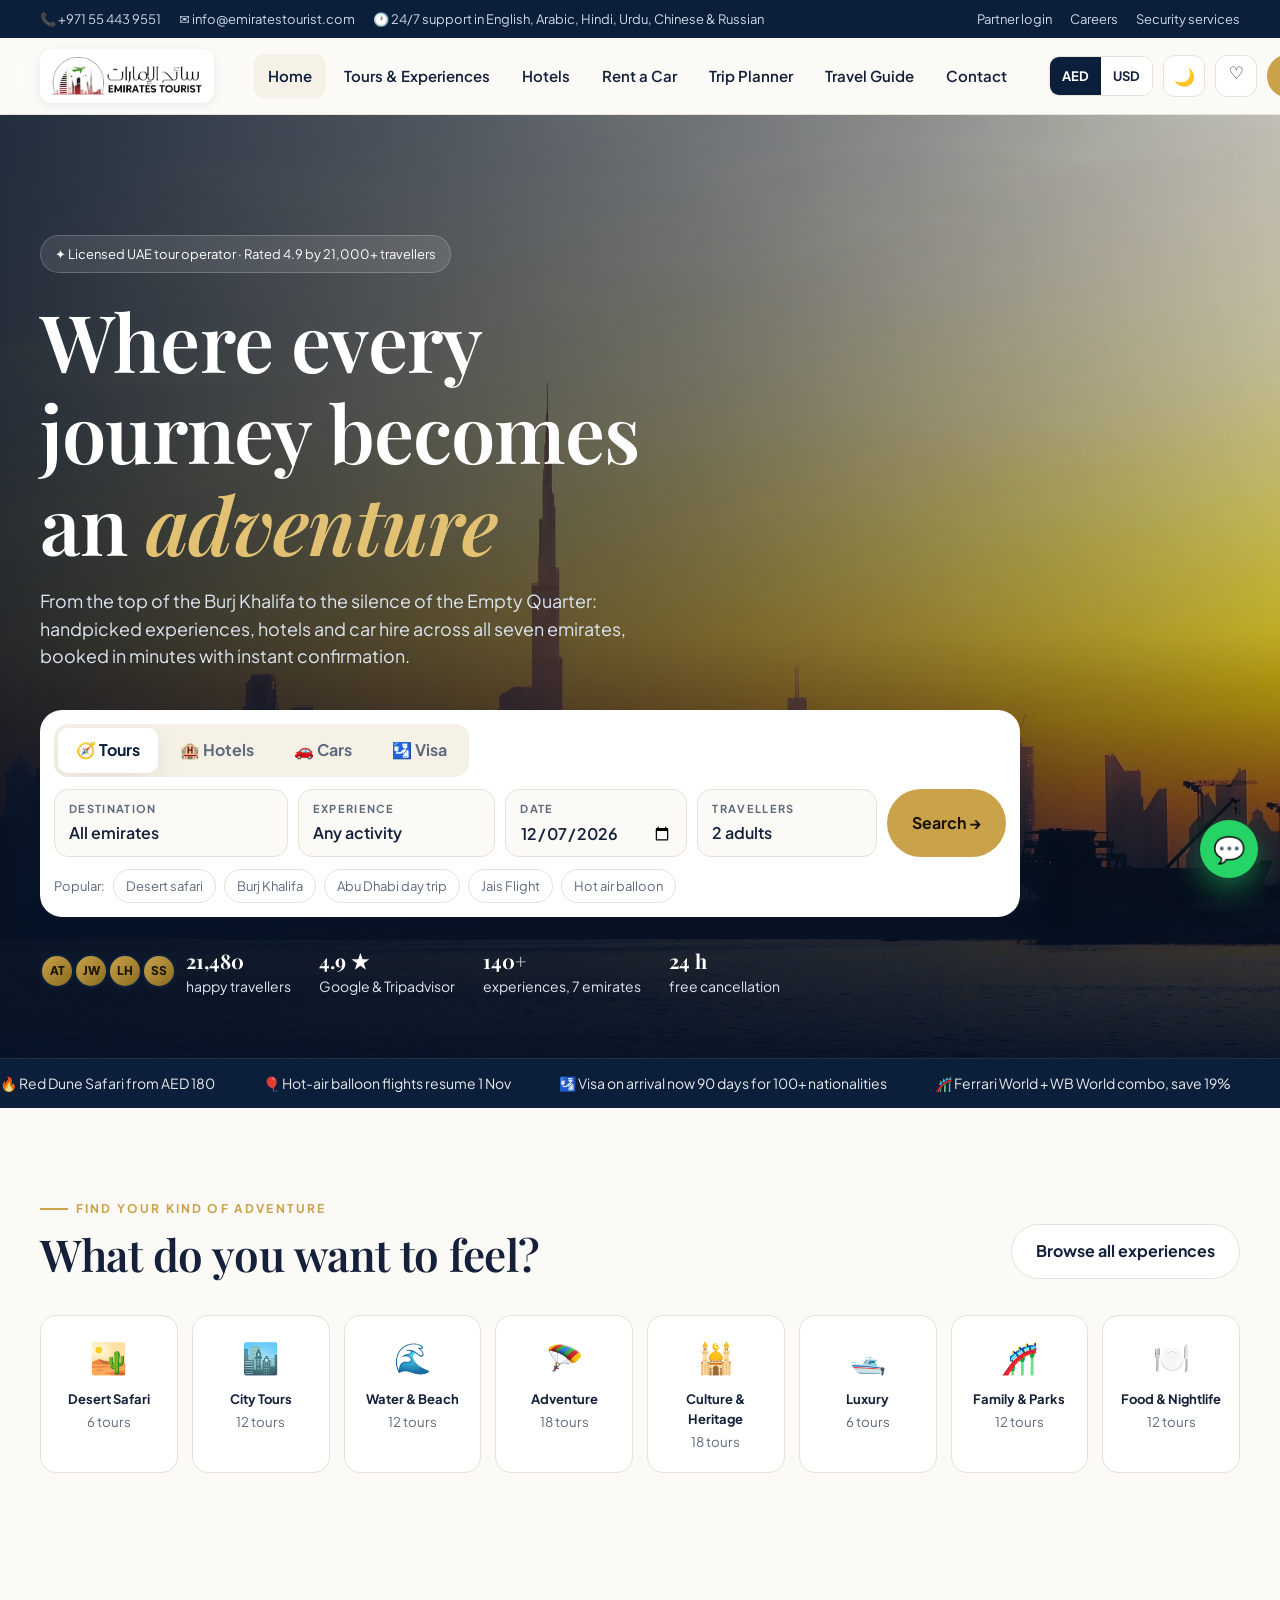
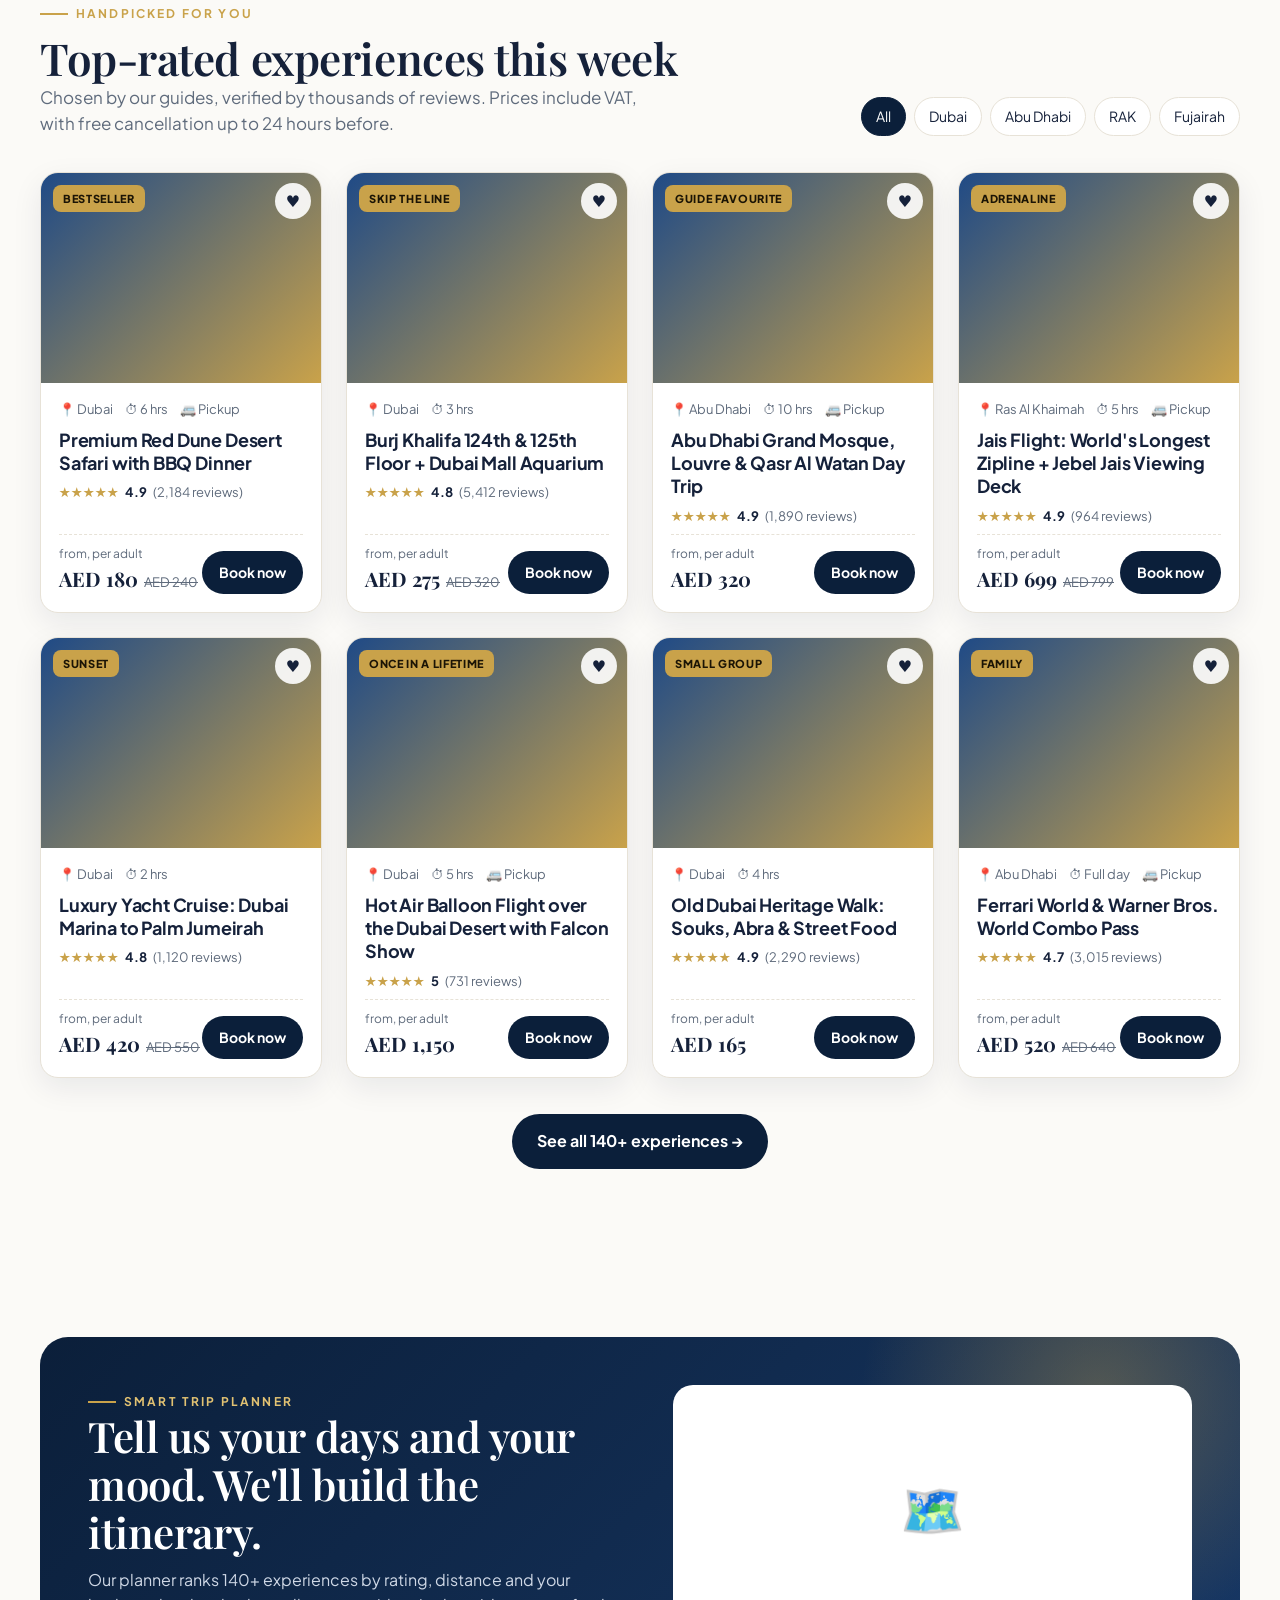
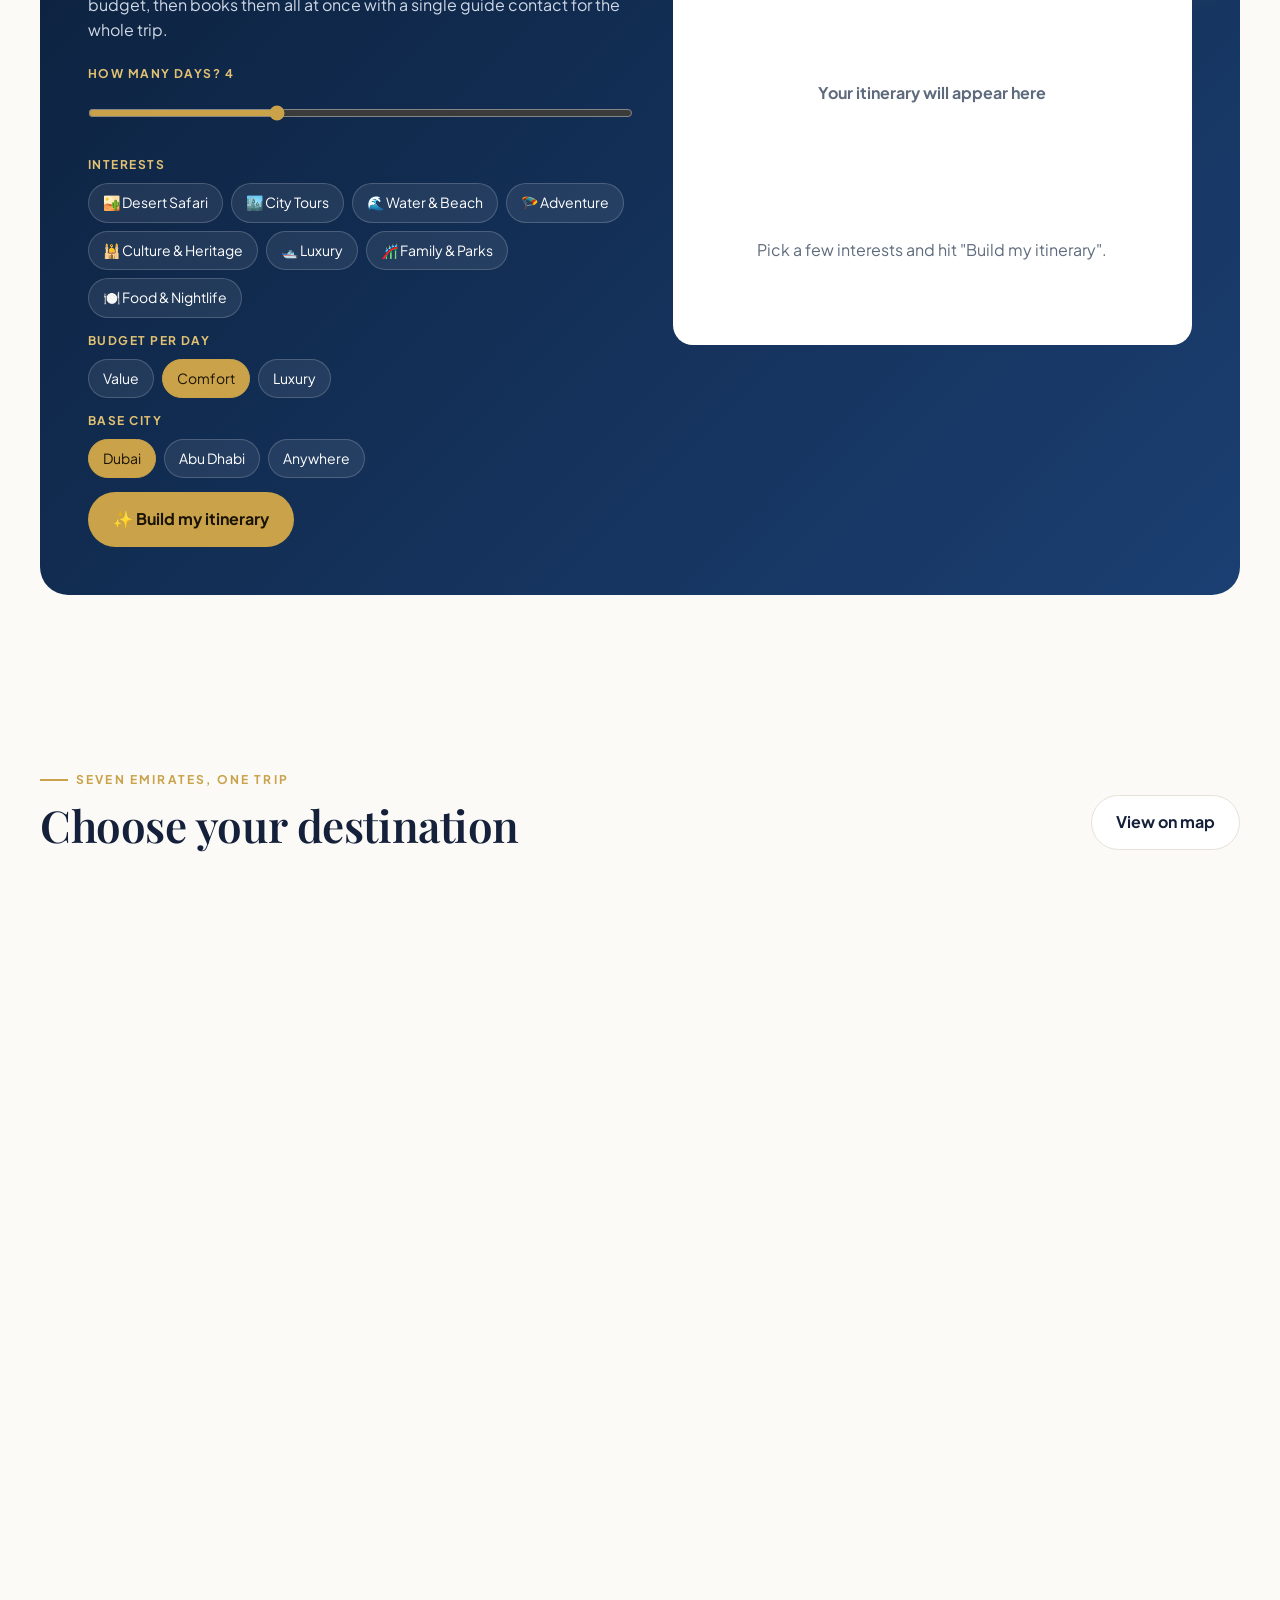
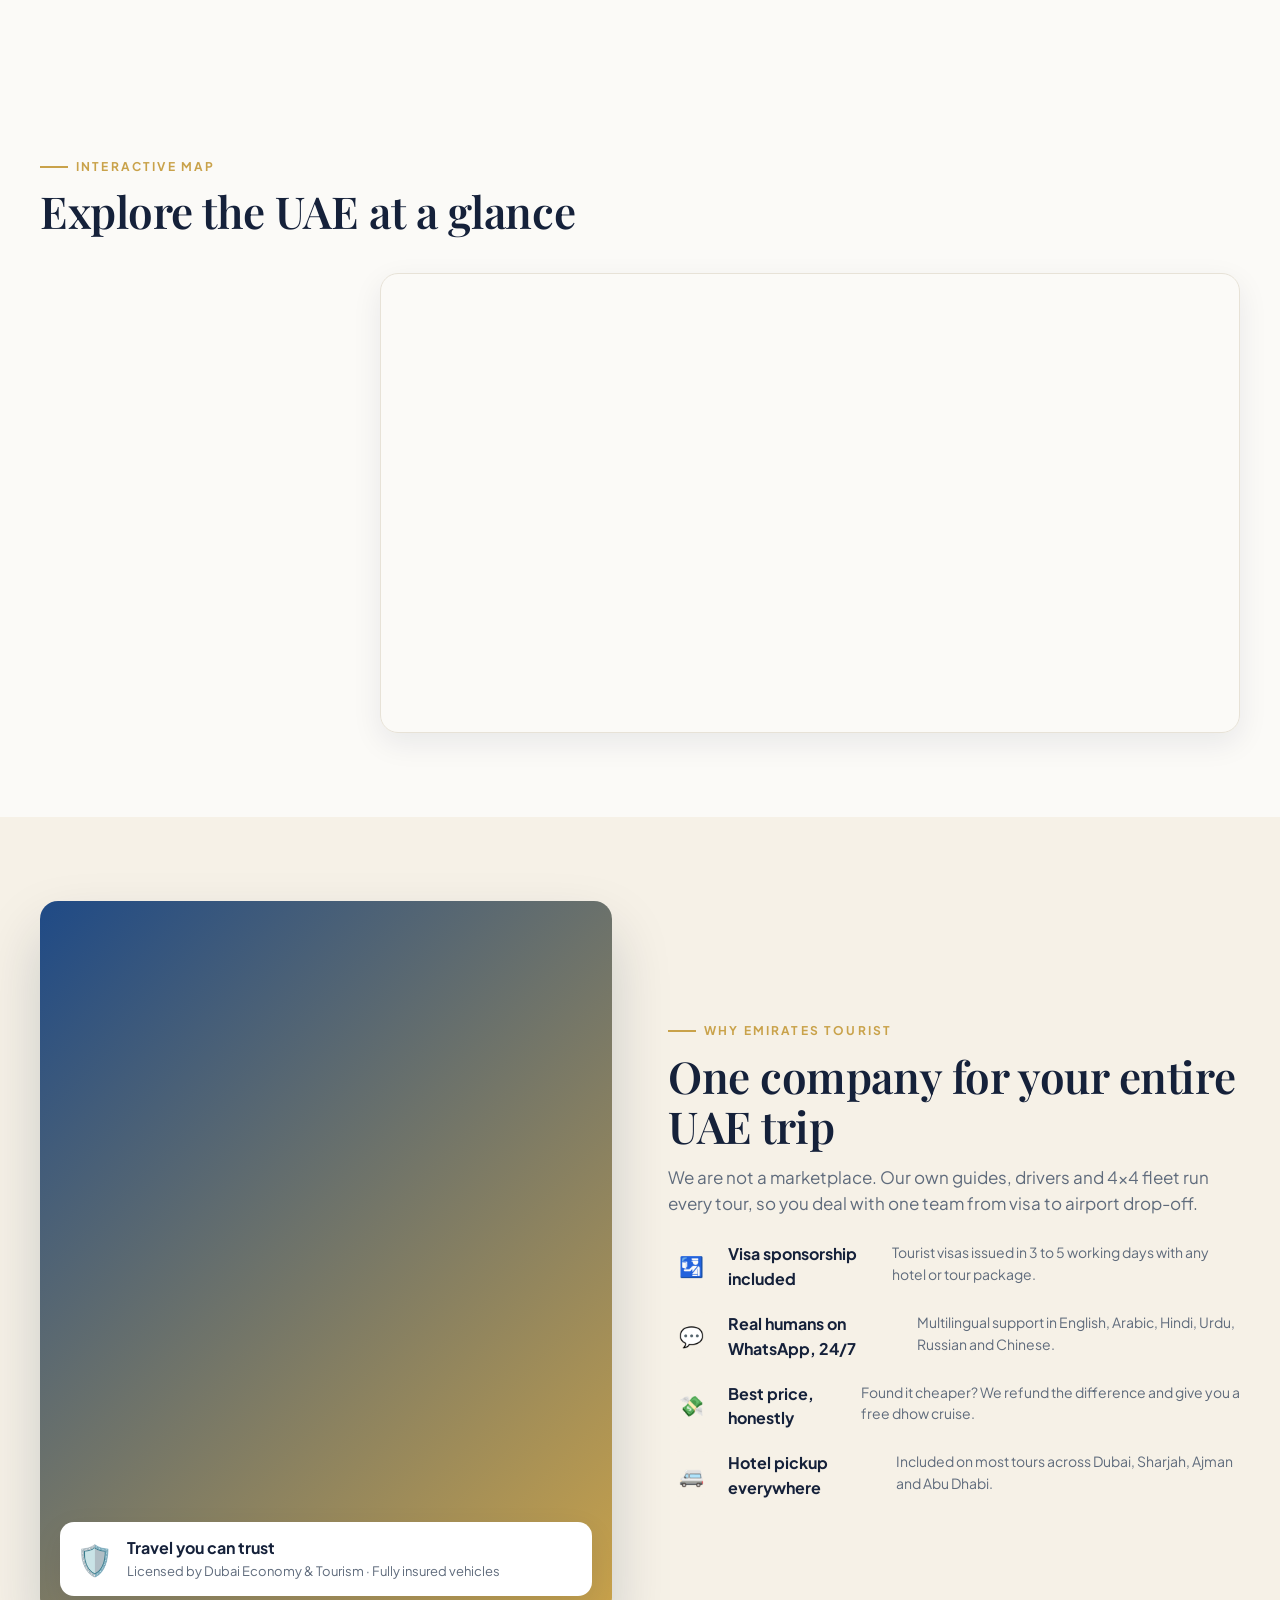
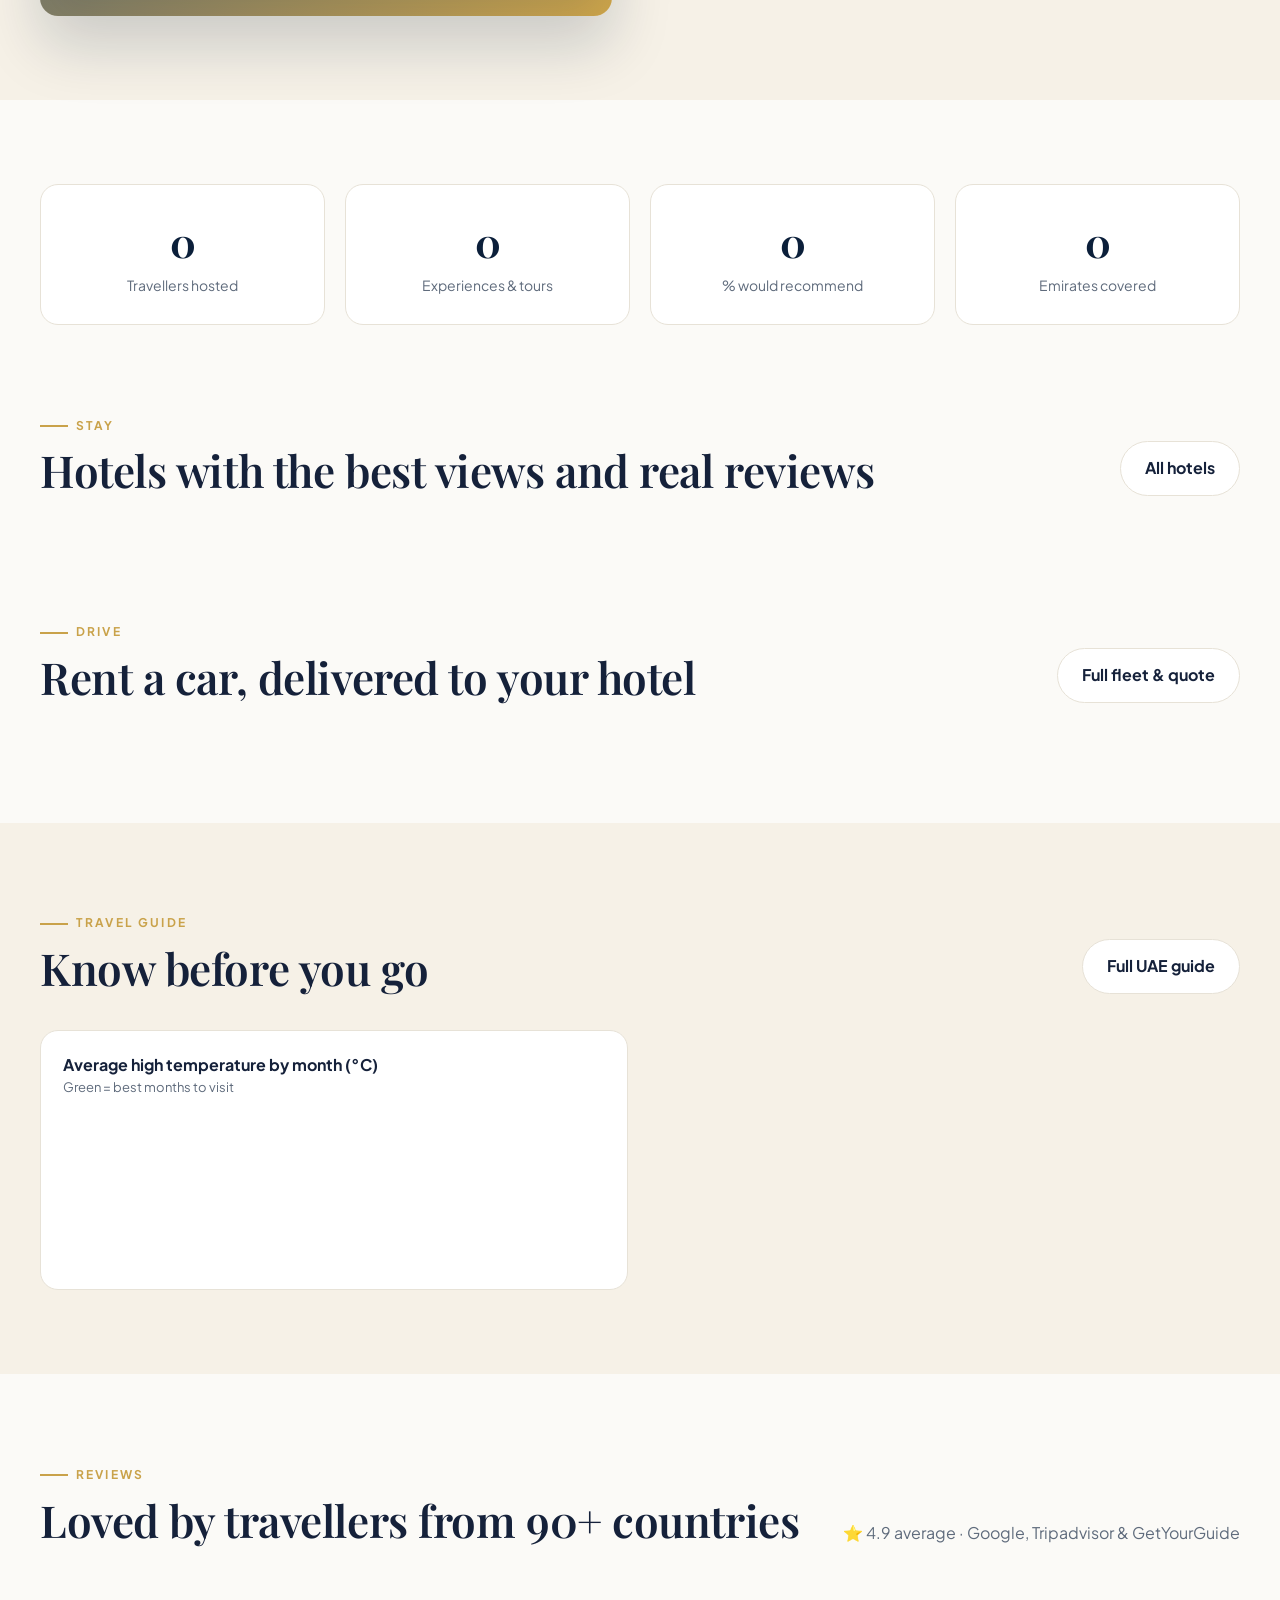
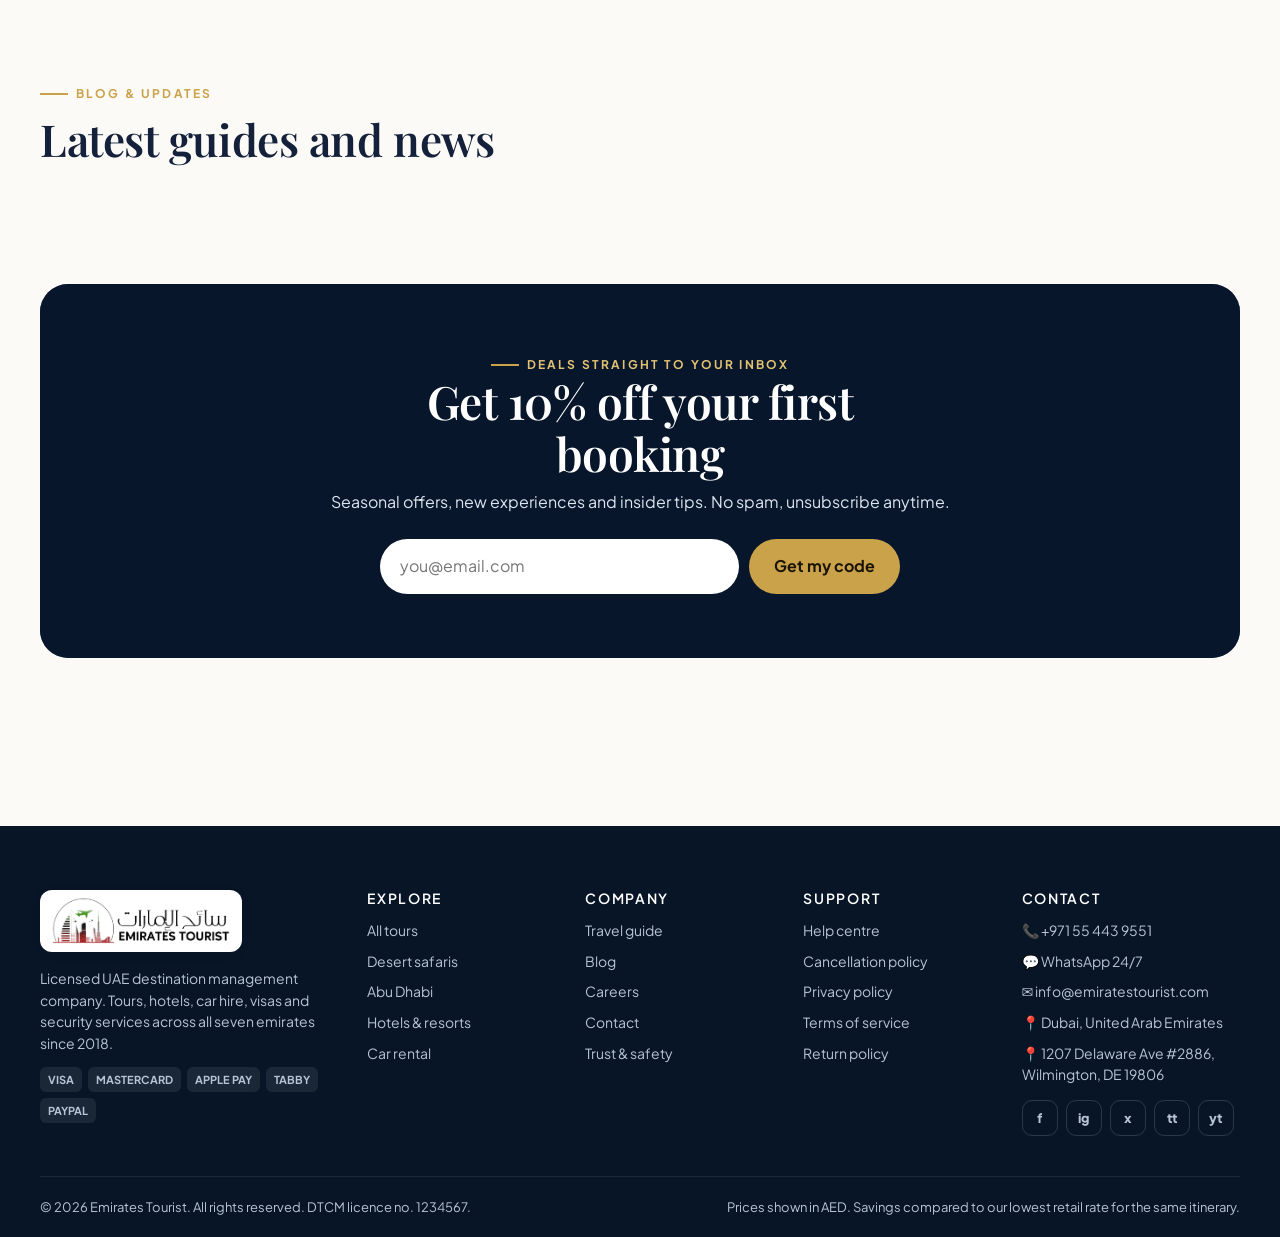
==== commit f6ed1a2e: "Use official Emirates Tourist logo, own hero photo and favicon Co-Authored-By: Claude Fable 5.1 <nor" ====
--- a/index.html
+++ b/index.html
@@ -8,8 +8,8 @@
 <link rel="preconnect" href="https://fonts.googleapis.com"><link rel="preconnect" href="https://fonts.gstatic.com" crossorigin>
 <link href="https://fonts.googleapis.com/css2?family=Playfair+Display:ital,wght@0,500;0,600;0,700;1,500&family=Plus+Jakarta+Sans:wght@400;500;600;700;800&display=swap" rel="stylesheet">
 <link rel="stylesheet" href="https://cdnjs.cloudflare.com/ajax/libs/leaflet/1.9.4/leaflet.min.css">
-<link rel="stylesheet" href="assets/styles.css">
-<link rel="icon" href="data:image/svg+xml,<svg xmlns='http://www.w3.org/2000/svg' viewBox='0 0 100 100'><rect width='100' height='100' rx='22' fill='%230b1f3a'/><text x='50' y='66' font-size='46' text-anchor='middle' fill='%23c9a24a' font-family='Arial' font-weight='700'>ET</text></svg>">
+<link rel="stylesheet" href="assets/styles.css?v=2">
+<link rel="icon" type="image/png" href="assets/img/favicon.png">
 </head>
 <body>
 
@@ -187,8 +187,8 @@
 </section>
 
 <script src="https://cdnjs.cloudflare.com/ajax/libs/leaflet/1.9.4/leaflet.min.js"></script>
-<script src="assets/data.js"></script>
-<script src="assets/app.js"></script>
+<script src="assets/data.js?v=2"></script>
+<script src="assets/app.js?v=2"></script>
 <script>
 (function(){
   const {$, $$} = ET;
--- a/assets/styles.css
+++ b/assets/styles.css
@@ -50,9 +50,11 @@
 .topbar .left,.topbar .right{display:flex;gap:18px;align-items:center}
 .nav{position:sticky;top:0;z-index:50;backdrop-filter:saturate(180%) blur(14px);background:color-mix(in srgb,var(--bg) 82%,transparent);border-bottom:1px solid var(--line)}
 .nav .container{display:flex;align-items:center;gap:28px;height:76px}
-.brand{display:flex;align-items:center;gap:12px;font-family:var(--font-head);font-size:22px;font-weight:700;white-space:nowrap}
+.brand{display:flex;align-items:center;gap:12px;font-family:var(--font-head);font-size:22px;font-weight:700;white-space:nowrap;flex:none}
 .menu a{white-space:nowrap}
 .brand .logo{width:44px;height:44px;border-radius:12px;background:linear-gradient(135deg,var(--navy),#1f4a86);display:grid;place-items:center;color:var(--gold);font-weight:800;font-family:var(--font-body);font-size:15px;box-shadow:inset 0 0 0 2px var(--gold)}
+.brand img{height:54px;width:auto;max-width:none;flex:none;background:#fff;border-radius:12px;padding:5px 10px;box-shadow:0 2px 10px rgba(11,31,58,.08)}
+footer .brand img{height:62px}
 .brand small{display:block;font-family:var(--font-body);font-size:10px;letter-spacing:.2em;text-transform:uppercase;color:var(--muted);font-weight:700;line-height:1}
 .menu{display:flex;gap:4px;margin-left:12px}
 .menu a{padding:10px 14px;border-radius:10px;font-weight:600;font-size:15px;color:var(--ink)}
@@ -72,7 +74,7 @@
 
 /* ===== Hero ===== */
 .hero{position:relative;min-height:92vh;display:grid;align-items:center;color:#fff;overflow:hidden;isolation:isolate}
-.hero .bg{position:absolute;inset:0;z-index:-2;background:#0b1f3a url("https://images.unsplash.com/photo-1512453979798-5ea266f8880c?auto=format&fit=crop&w=2000&q=75") center/cover;transform:scale(1.04);animation:kenburns 28s ease-in-out infinite alternate}
+.hero .bg{position:absolute;inset:0;z-index:-2;background:#0b1f3a url("img/dubai-skyline-sunset.webp") center 70%/cover;transform:scale(1.04);animation:kenburns 28s ease-in-out infinite alternate}
 @keyframes kenburns{to{transform:scale(1.12) translate(-1.5%,-1%)}}
 .hero .shade{position:absolute;inset:0;z-index:-1;background:linear-gradient(90deg,rgba(6,18,38,.86) 0%,rgba(6,18,38,.55) 55%,rgba(6,18,38,.25) 100%),linear-gradient(0deg,rgba(6,18,38,.95) 0%,transparent 45%)}
 .hero .container{padding:120px 0 60px}
@@ -388,7 +390,7 @@
 @media (max-width:600px){
   .container{width:calc(100% - 32px)}
   .nav .actions .btn{display:none}
-  .brand{font-size:18px}
+  .brand img{height:44px;padding:4px 8px}
   .topbar .right{width:100%;justify-content:space-between}
   .section{padding:56px 0}
   .grid-2,.grid-3,.grid-4,.results-grid,.guide-grid,.dest-grid{grid-template-columns:1fr}
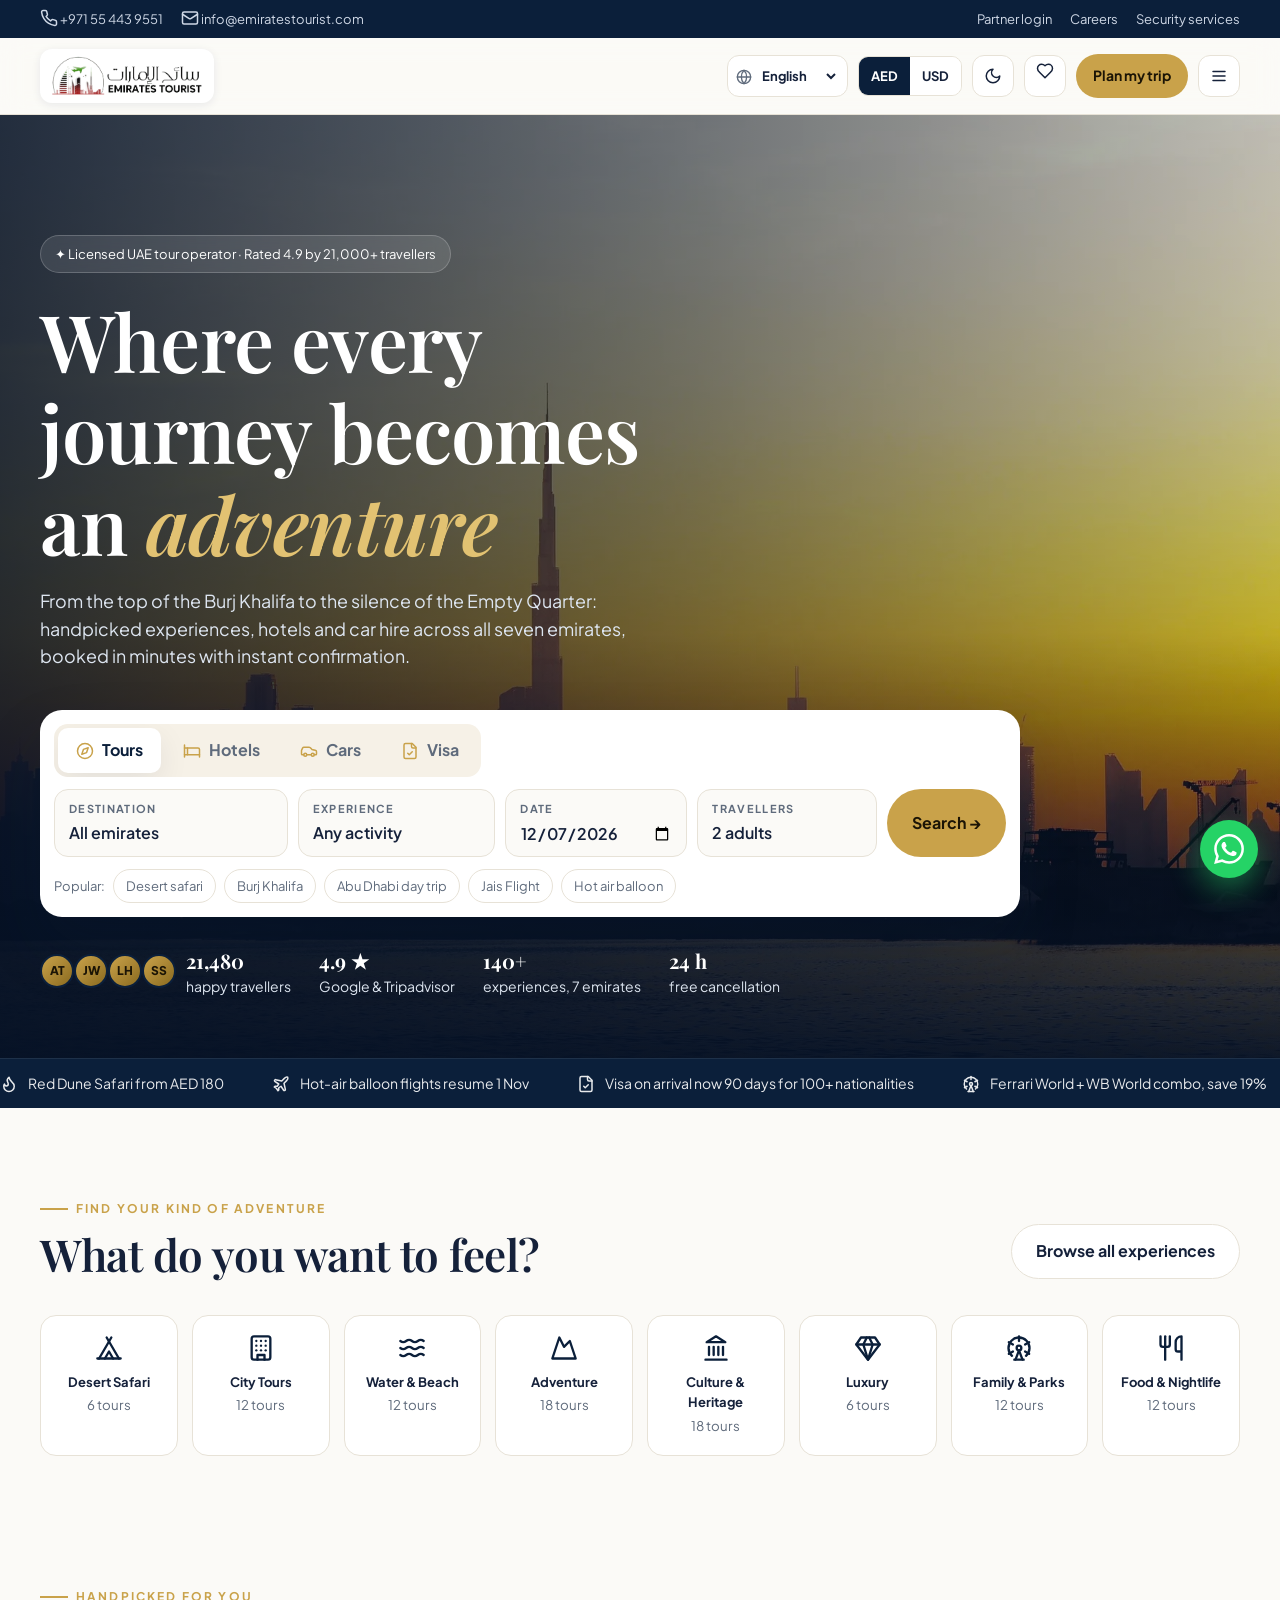
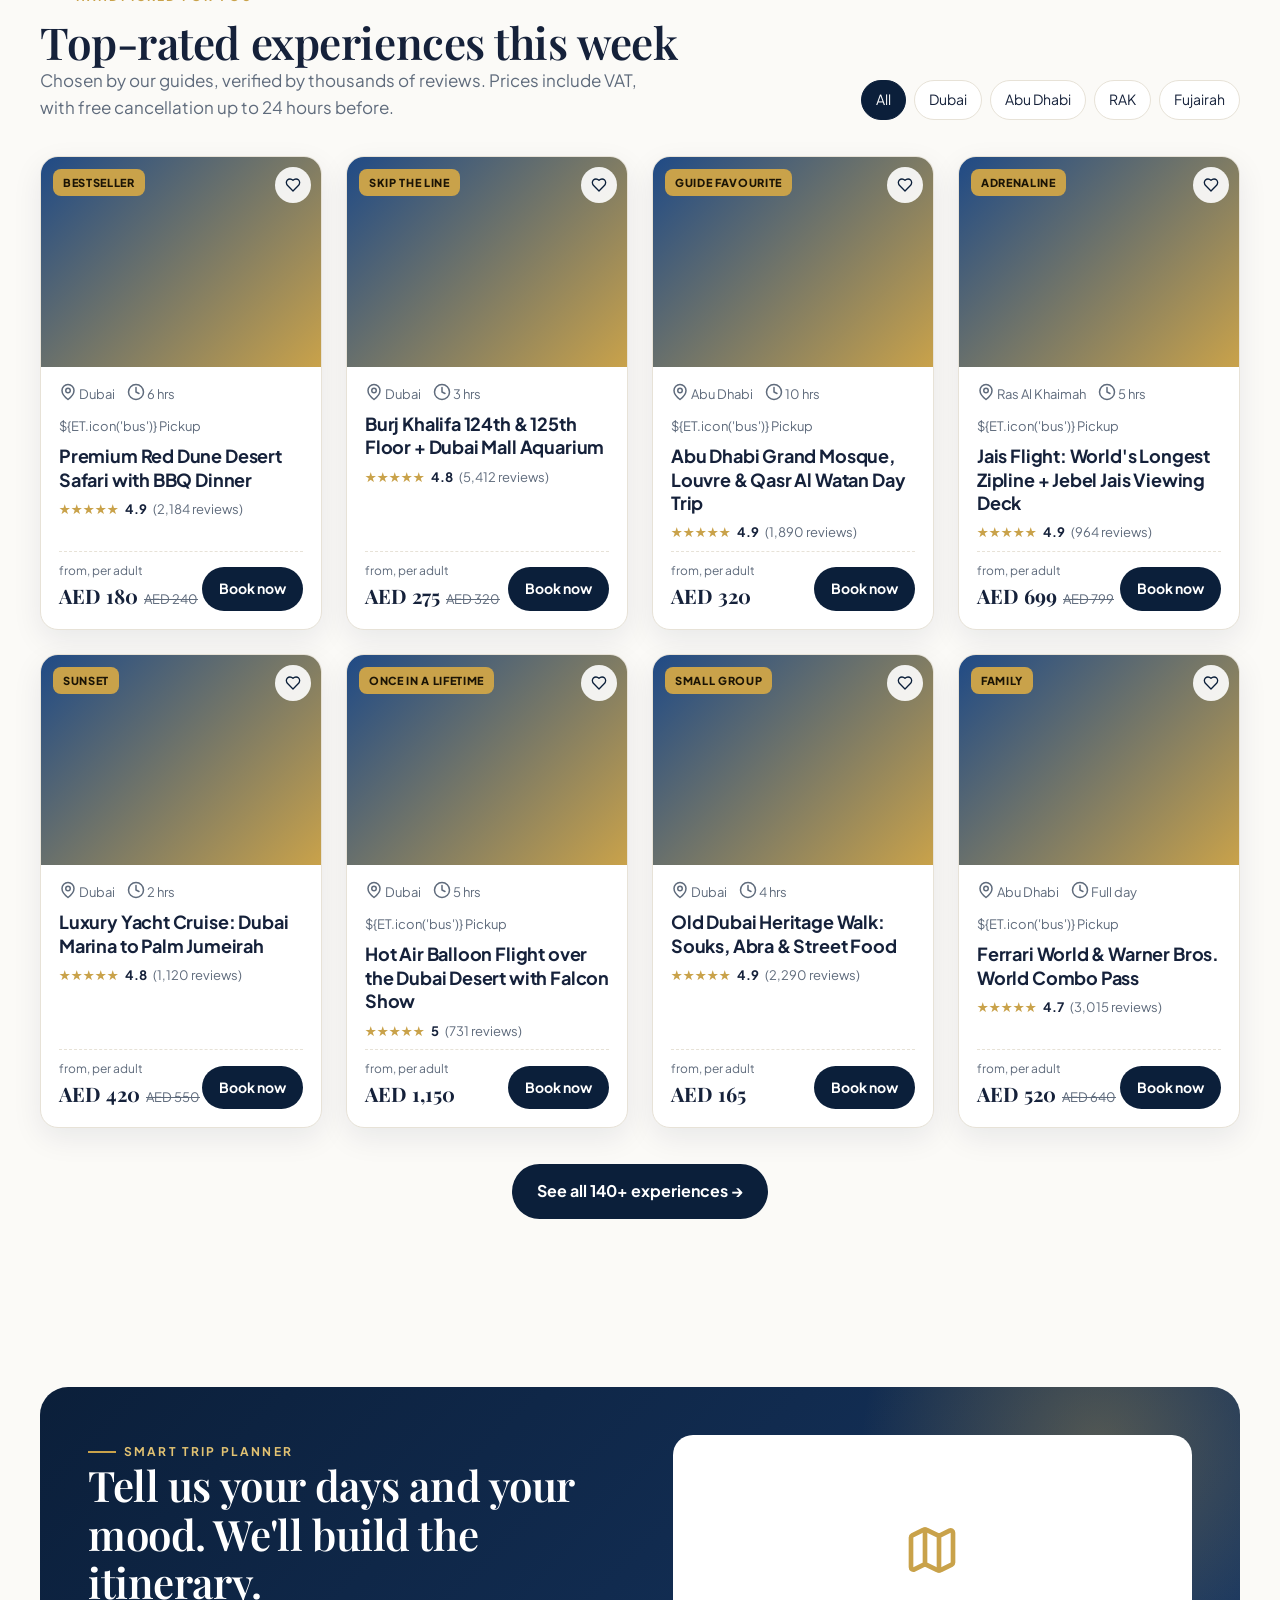
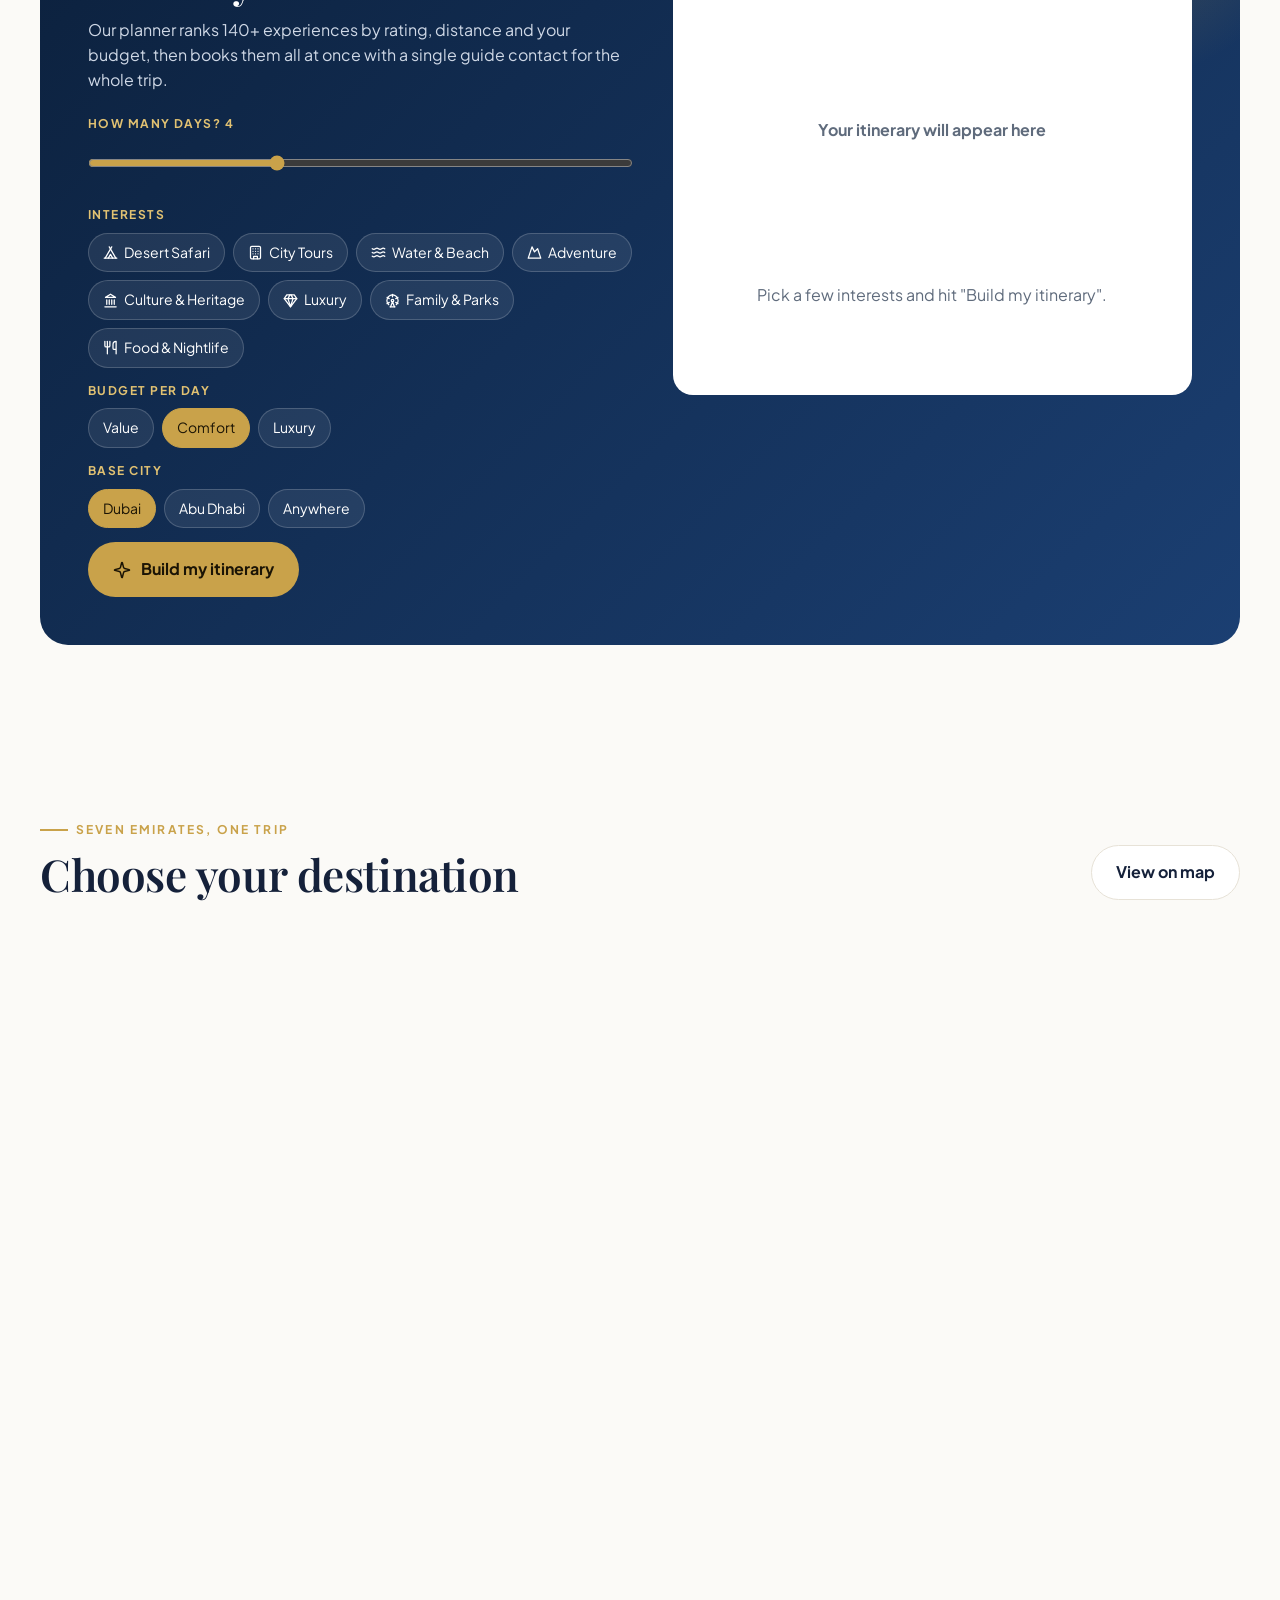
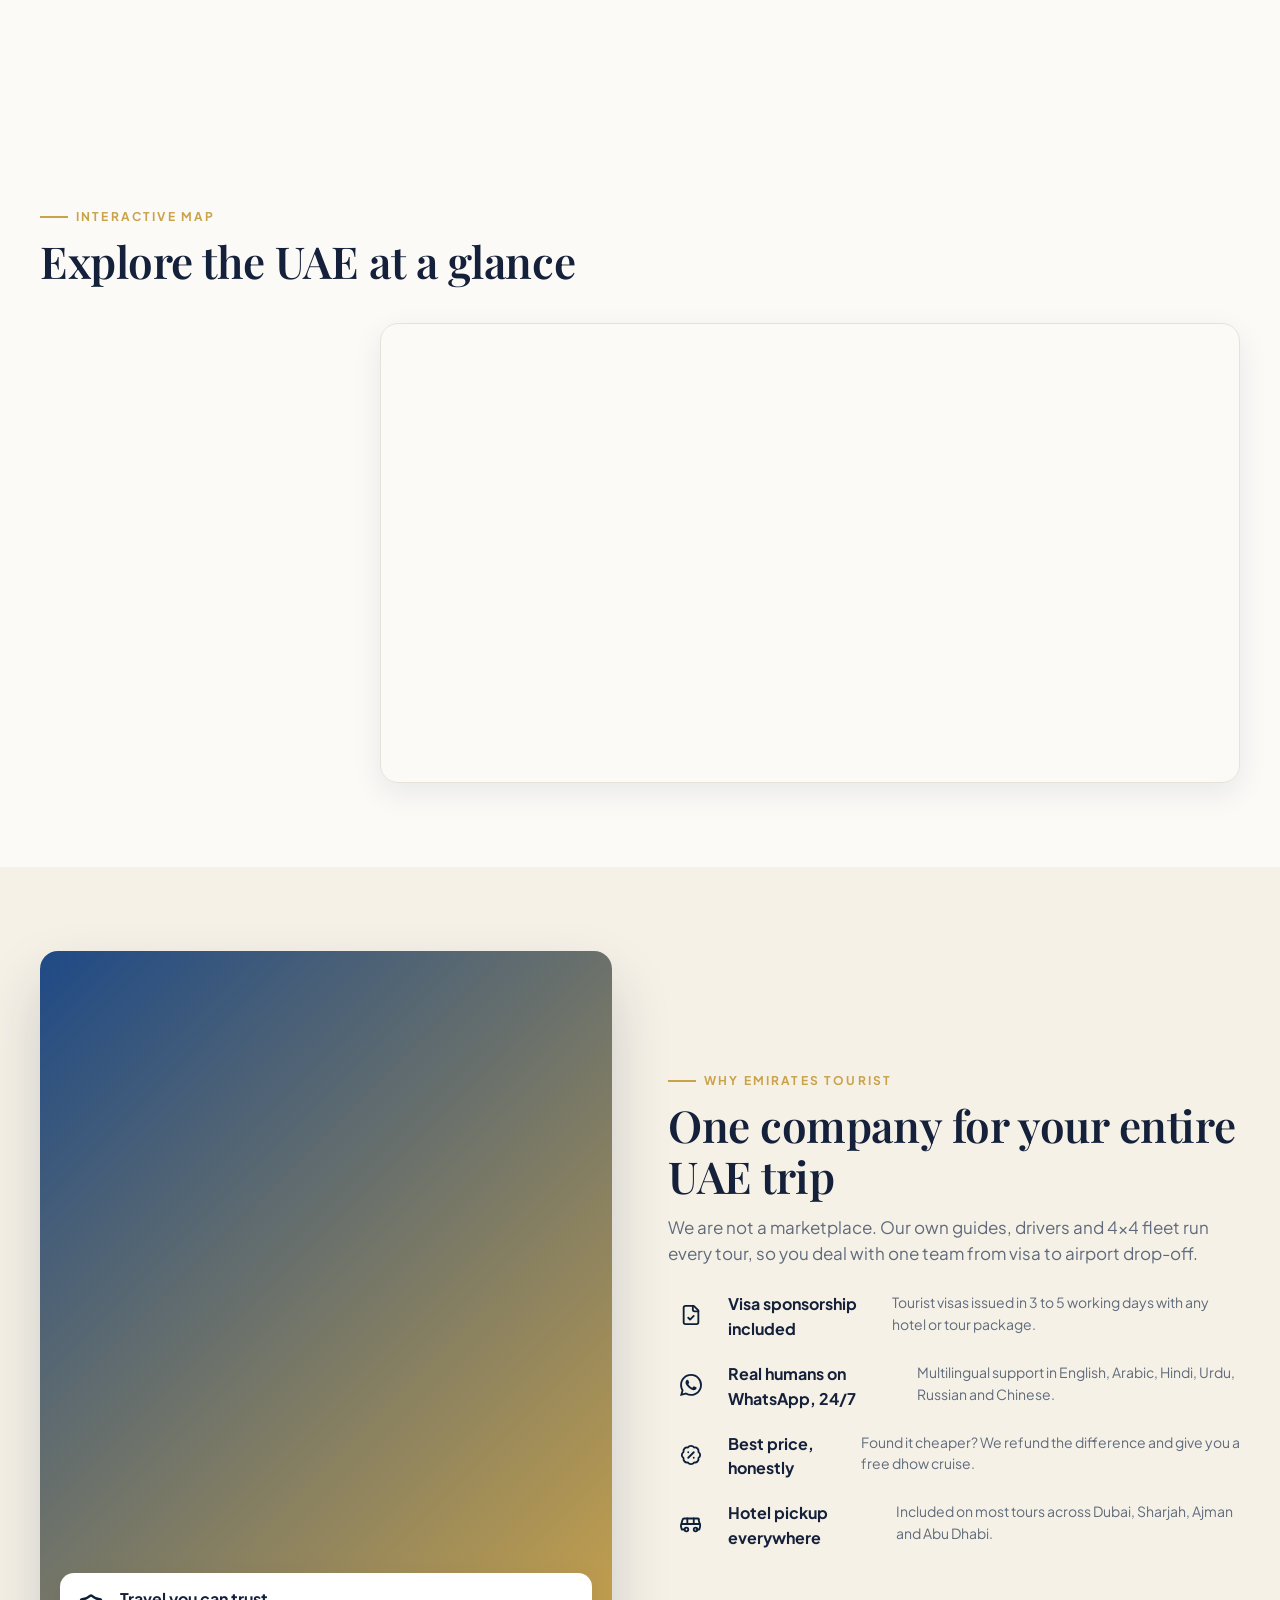
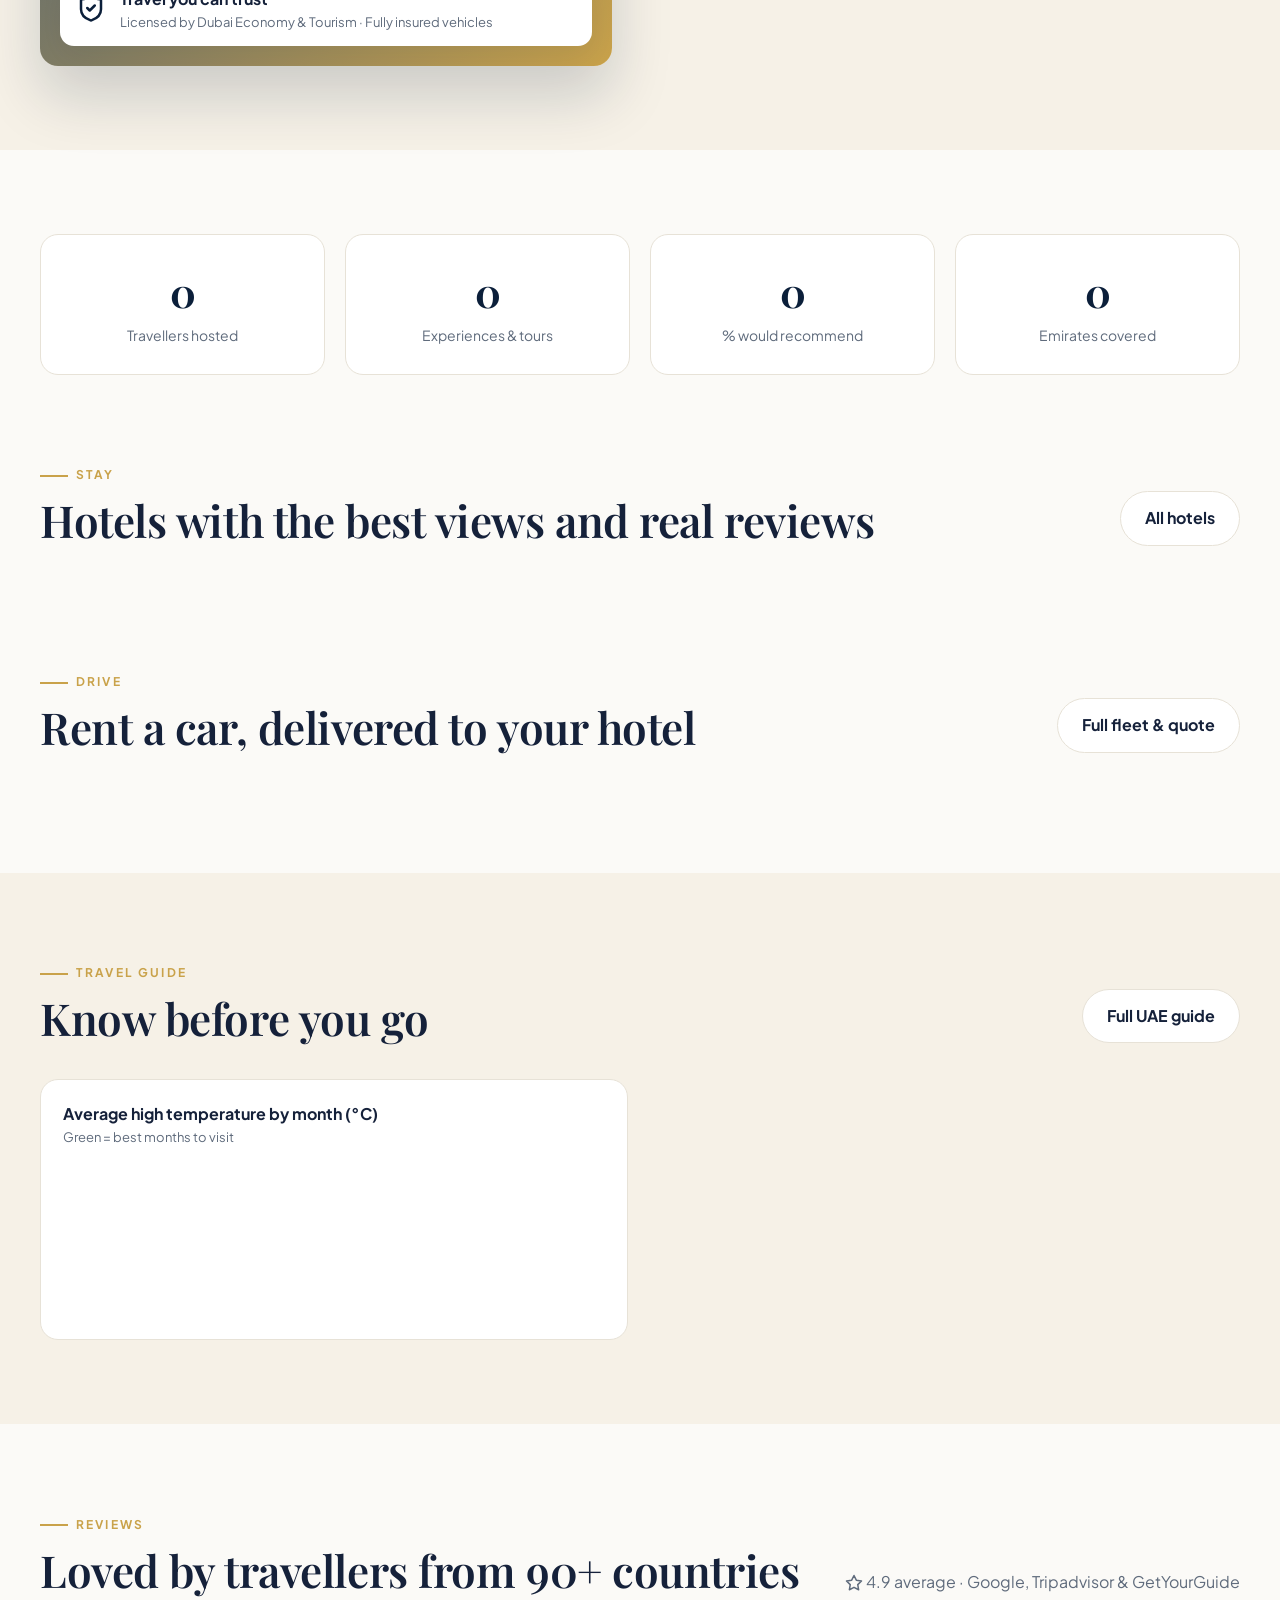
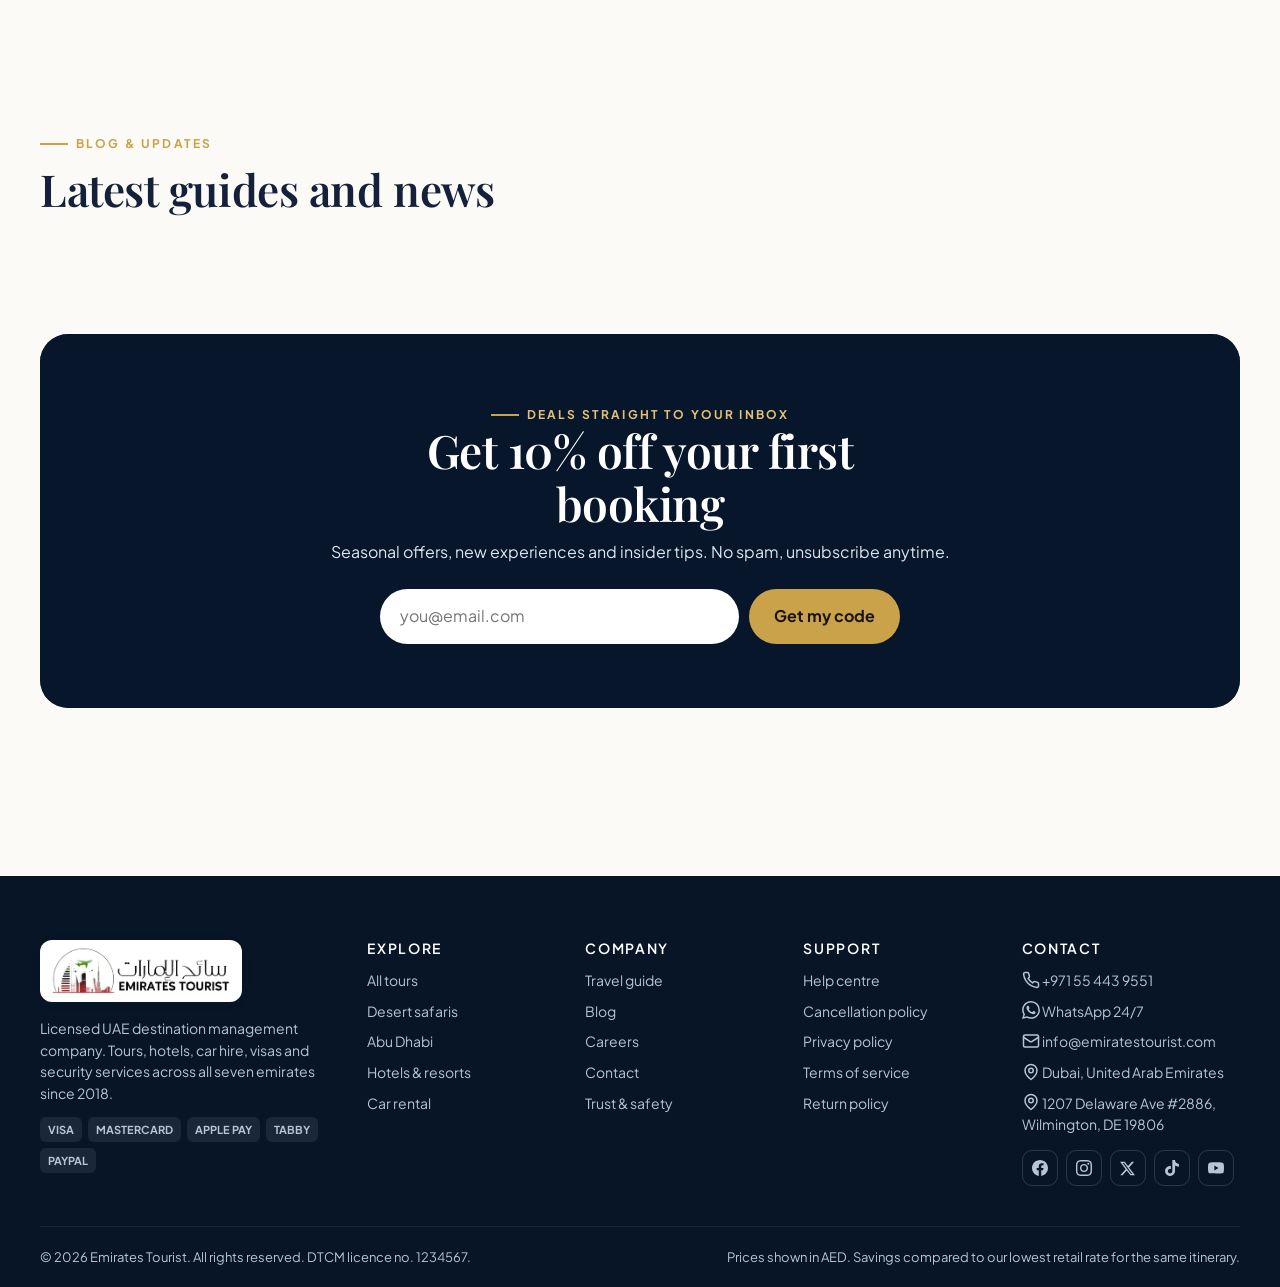
==== commit 332ec871: "QA fixes, SVG icon set, six-language UI, blog and article pages - robots.txt, sitemap.xml, 404 page," ====
--- a/index.html
+++ b/index.html
@@ -8,7 +8,16 @@
 <link rel="preconnect" href="https://fonts.googleapis.com"><link rel="preconnect" href="https://fonts.gstatic.com" crossorigin>
 <link href="https://fonts.googleapis.com/css2?family=Playfair+Display:ital,wght@0,500;0,600;0,700;1,500&family=Plus+Jakarta+Sans:wght@400;500;600;700;800&display=swap" rel="stylesheet">
 <link rel="stylesheet" href="https://cdnjs.cloudflare.com/ajax/libs/leaflet/1.9.4/leaflet.min.css">
-<link rel="stylesheet" href="assets/styles.css?v=2">
+<link rel="canonical" href="https://emiratestourist.com/">
+<meta property="og:type" content="website">
+<meta property="og:site_name" content="Emirates Tourist">
+<meta property="og:title" content="Emirates Tourist — Tours, Desert Safaris, Hotels & Car Rental across the UAE">
+<meta property="og:description" content="Plan and book UAE tours, desert safaris, hotels, car hire and visas with a licensed Dubai-based travel company. Instant confirmation, free cancellation, 24/7 WhatsApp support.">
+<meta property="og:url" content="https://emiratestourist.com/">
+<meta property="og:image" content="https://emiratestourist.com/assets/img/dubai-skyline-sunset.webp">
+<meta name="twitter:card" content="summary_large_image">
+<meta name="theme-color" content="#0b1f3a">
+<link rel="stylesheet" href="assets/styles.css?v=4">
 <link rel="icon" type="image/png" href="assets/img/favicon.png">
 </head>
 <body>
@@ -23,7 +32,7 @@
 
     <div class="search" id="search">
       <div class="tabs">
-        <button class="on" data-tab="tours">🧭 Tours</button><button data-tab="hotels">🏨 Hotels</button><button data-tab="cars">🚗 Cars</button><button data-tab="visa">🛂 Visa</button>
+        <button class="on" data-tab="tours"><svg class="ico " width="18" height="18" viewBox="0 0 24 24" fill="none" stroke="currentColor" stroke-width="2" stroke-linecap="round" stroke-linejoin="round" aria-hidden="true"><circle cx="12" cy="12" r="10"/><polygon points="16.24 7.76 14.12 14.12 7.76 16.24 9.88 9.88 16.24 7.76"/></svg> Tours</button><button data-tab="hotels"><svg class="ico " width="18" height="18" viewBox="0 0 24 24" fill="none" stroke="currentColor" stroke-width="2" stroke-linecap="round" stroke-linejoin="round" aria-hidden="true"><path d="M2 4v16"/><path d="M2 8h18a2 2 0 0 1 2 2v10"/><path d="M2 17h20"/><path d="M6 8v9"/></svg> Hotels</button><button data-tab="cars"><svg class="ico " width="18" height="18" viewBox="0 0 24 24" fill="none" stroke="currentColor" stroke-width="2" stroke-linecap="round" stroke-linejoin="round" aria-hidden="true"><path d="M19 17h2c.6 0 1-.4 1-1v-3c0-.9-.7-1.7-1.5-1.9C18.7 10.6 16 10 16 10s-1.3-1.4-2.2-2.3c-.5-.4-1.1-.7-1.8-.7H5c-.6 0-1.1.4-1.4.9l-1.4 2.9A3.7 3.7 0 0 0 2 12v4c0 .6.4 1 1 1h2"/><circle cx="7" cy="17" r="2"/><path d="M9 17h6"/><circle cx="17" cy="17" r="2"/></svg> Cars</button><button data-tab="visa"><svg class="ico " width="18" height="18" viewBox="0 0 24 24" fill="none" stroke="currentColor" stroke-width="2" stroke-linecap="round" stroke-linejoin="round" aria-hidden="true"><path d="M15 2H6a2 2 0 0 0-2 2v16a2 2 0 0 0 2 2h12a2 2 0 0 0 2-2V7Z"/><path d="M14 2v4a2 2 0 0 0 2 2h4"/><path d="m9 15 2 2 4-4"/></svg> Visa</button>
       </div>
       <div class="row">
         <div class="field"><label>Destination</label><select id="sEmirate"><option value="">All emirates</option></select></div>
@@ -77,10 +86,10 @@
           <div><label>Interests</label><div class="opts" id="pInterests"></div></div>
           <div><label>Budget per day</label><div class="opts" id="pBudget"><span class="chip" data-v="value">Value</span><span class="chip active" data-v="mid">Comfort</span><span class="chip" data-v="premium">Luxury</span></div></div>
           <div><label>Base city</label><div class="opts" id="pBase"><span class="chip active" data-v="dubai">Dubai</span><span class="chip" data-v="abu-dhabi">Abu Dhabi</span><span class="chip" data-v="any">Anywhere</span></div></div>
-          <button class="btn btn-primary" id="pGo" style="justify-self:start">✨ Build my itinerary</button>
+          <button class="btn btn-primary" id="pGo" style="justify-self:start"><svg class="ico " width="18" height="18" viewBox="0 0 24 24" fill="none" stroke="currentColor" stroke-width="2" stroke-linecap="round" stroke-linejoin="round" aria-hidden="true"><path d="M9.937 15.5A2 2 0 0 0 8.5 14.063l-6.135-1.582a.5.5 0 0 1 0-.962L8.5 9.936A2 2 0 0 0 9.937 8.5l1.582-6.135a.5.5 0 0 1 .963 0L14.063 8.5A2 2 0 0 0 15.5 9.937l6.135 1.581a.5.5 0 0 1 0 .964L15.5 14.063a2 2 0 0 0-1.437 1.437l-1.582 6.135a.5.5 0 0 1-.963 0z"/></svg> Build my itinerary</button>
         </div>
       </div>
-      <div class="itin" id="itin"><div class="empty"><div class="big">🗺️</div><b>Your itinerary will appear here</b><span>Pick a few interests and hit "Build my itinerary".</span></div></div>
+      <div class="itin" id="itin"><div class="empty"><div class="big"><svg class="ico " width="56" height="56" viewBox="0 0 24 24" fill="none" stroke="currentColor" stroke-width="2" stroke-linecap="round" stroke-linejoin="round" aria-hidden="true"><path d="M14.106 5.553a2 2 0 0 0 1.788 0l3.659-1.83A1 1 0 0 1 21 4.619v12.764a1 1 0 0 1-.553.894l-4.553 2.277a2 2 0 0 1-1.788 0l-4.212-2.106a2 2 0 0 0-1.788 0l-3.659 1.83A1 1 0 0 1 3 19.381V6.618a1 1 0 0 1 .553-.894l4.553-2.277a2 2 0 0 1 1.788 0z"/><path d="M15 5.764v15"/><path d="M9 3.236v15"/></svg></div><b>Your itinerary will appear here</b><span>Pick a few interests and hit "Build my itinerary".</span></div></div>
     </div>
   </div>
 </section>
@@ -105,16 +114,16 @@
 <section class="section" style="background:var(--sand)">
   <div class="container split">
     <div class="img reveal"><img src="https://images.unsplash.com/photo-1542401886-65d6c61db217?auto=format&fit=crop&w=1000&q=70" alt="Desert dunes at sunset" onerror="this.style.display='none'">
-      <div class="float"><div style="font-size:30px">🛡️</div><div><b>Travel you can trust</b><div class="muted" style="font-size:13px">Licensed by Dubai Economy & Tourism · Fully insured vehicles</div></div></div></div>
+      <div class="float"><div style="color:var(--navy)"><svg class="ico " width="30" height="30" viewBox="0 0 24 24" fill="none" stroke="currentColor" stroke-width="2" stroke-linecap="round" stroke-linejoin="round" aria-hidden="true"><path d="M20 13c0 5-3.5 7.5-7.66 8.95a1 1 0 0 1-.67-.01C7.5 20.5 4 18 4 13V6a1 1 0 0 1 1-1c2 0 4.5-1.2 6.24-2.72a1.17 1.17 0 0 1 1.52 0C14.51 3.81 17 5 19 5a1 1 0 0 1 1 1z"/><path d="m9 12 2 2 4-4"/></svg></div><div><b>Travel you can trust</b><div class="muted" style="font-size:13px">Licensed by Dubai Economy & Tourism · Fully insured vehicles</div></div></div></div>
     <div>
       <span class="eyebrow">Why Emirates Tourist</span>
       <h2 class="h2">One company for your entire UAE trip</h2>
       <p class="lead" style="margin-top:12px">We are not a marketplace. Our own guides, drivers and 4x4 fleet run every tour, so you deal with one team from visa to airport drop-off.</p>
       <div class="feature-list">
-        <div><div class="ic">🛂</div><div><b>Visa sponsorship included</b><p>Tourist visas issued in 3 to 5 working days with any hotel or tour package.</p></div></div>
-        <div><div class="ic">💬</div><div><b>Real humans on WhatsApp, 24/7</b><p>Multilingual support in English, Arabic, Hindi, Urdu, Russian and Chinese.</p></div></div>
-        <div><div class="ic">💸</div><div><b>Best price, honestly</b><p>Found it cheaper? We refund the difference and give you a free dhow cruise.</p></div></div>
-        <div><div class="ic">🚐</div><div><b>Hotel pickup everywhere</b><p>Included on most tours across Dubai, Sharjah, Ajman and Abu Dhabi.</p></div></div>
+        <div><div class="ic"><svg class="ico " width="22" height="22" viewBox="0 0 24 24" fill="none" stroke="currentColor" stroke-width="2" stroke-linecap="round" stroke-linejoin="round" aria-hidden="true"><path d="M15 2H6a2 2 0 0 0-2 2v16a2 2 0 0 0 2 2h12a2 2 0 0 0 2-2V7Z"/><path d="M14 2v4a2 2 0 0 0 2 2h4"/><path d="m9 15 2 2 4-4"/></svg></div><div><b>Visa sponsorship included</b><p>Tourist visas issued in 3 to 5 working days with any hotel or tour package.</p></div></div>
+        <div><div class="ic"><svg class="ico " width="22" height="22" viewBox="0 0 24 24" fill="currentColor" aria-hidden="true"><path d="M17.472 14.382c-.297-.149-1.758-.867-2.03-.967-.273-.099-.471-.148-.67.15-.197.297-.767.966-.94 1.164-.173.199-.347.223-.644.075-.297-.15-1.255-.463-2.39-1.475-.883-.788-1.48-1.761-1.653-2.059-.173-.297-.018-.458.13-.606.134-.133.298-.347.446-.52.149-.174.198-.298.298-.497.099-.198.05-.371-.025-.52-.075-.149-.669-1.612-.916-2.207-.242-.579-.487-.5-.669-.51-.173-.008-.371-.01-.57-.01-.198 0-.52.074-.792.372-.272.297-1.04 1.016-1.04 2.479 0 1.462 1.065 2.875 1.213 3.074.149.198 2.096 3.2 5.077 4.487.709.306 1.262.489 1.694.625.712.227 1.36.195 1.871.118.571-.085 1.758-.719 2.006-1.413.248-.694.248-1.289.173-1.413-.074-.124-.272-.198-.57-.347m-5.421 7.403h-.004a9.87 9.87 0 01-5.031-1.378l-.361-.214-3.741.982.998-3.648-.235-.374a9.86 9.86 0 01-1.51-5.26c.001-5.45 4.436-9.884 9.888-9.884 2.64 0 5.122 1.03 6.988 2.898a9.825 9.825 0 012.893 6.994c-.003 5.45-4.437 9.884-9.885 9.884m8.413-18.297A11.815 11.815 0 0012.05 0C5.495 0 .16 5.335.157 11.892c0 2.096.547 4.142 1.588 5.945L.057 24l6.305-1.654a11.882 11.882 0 005.683 1.448h.005c6.554 0 11.89-5.335 11.893-11.893a11.821 11.821 0 00-3.48-8.413Z"/></svg></div><div><b>Real humans on WhatsApp, 24/7</b><p>Multilingual support in English, Arabic, Hindi, Urdu, Russian and Chinese.</p></div></div>
+        <div><div class="ic"><svg class="ico " width="22" height="22" viewBox="0 0 24 24" fill="none" stroke="currentColor" stroke-width="2" stroke-linecap="round" stroke-linejoin="round" aria-hidden="true"><path d="M3.85 8.62a4 4 0 0 1 4.78-4.77 4 4 0 0 1 6.74 0 4 4 0 0 1 4.78 4.78 4 4 0 0 1 0 6.74 4 4 0 0 1-4.77 4.78 4 4 0 0 1-6.75 0 4 4 0 0 1-4.78-4.77 4 4 0 0 1 0-6.76Z"/><path d="m15 9-6 6"/><path d="M9 9h.01"/><path d="M15 15h.01"/></svg></div><div><b>Best price, honestly</b><p>Found it cheaper? We refund the difference and give you a free dhow cruise.</p></div></div>
+        <div><div class="ic"><svg class="ico " width="22" height="22" viewBox="0 0 24 24" fill="none" stroke="currentColor" stroke-width="2" stroke-linecap="round" stroke-linejoin="round" aria-hidden="true"><path d="M8 6v6"/><path d="M15 6v6"/><path d="M2 12h19.6"/><path d="M18 18h3s.5-1.7.8-2.8c.1-.4.2-.8.2-1.2 0-.4-.1-.8-.2-1.2l-1.4-5C21.1 6.8 20.4 6 19.5 6H4.5C3.6 6 2.9 6.8 2.6 7.8l-1.4 5c-.1.4-.2.8-.2 1.2 0 .4.1.8.2 1.2.3 1.1.8 2.8.8 2.8h3"/><circle cx="7" cy="18" r="2"/><circle cx="17" cy="18" r="2"/></svg></div><div><b>Hotel pickup everywhere</b><p>Included on most tours across Dubai, Sharjah, Ajman and Abu Dhabi.</p></div></div>
       </div>
     </div>
   </div>
@@ -163,7 +172,7 @@
 <!-- ===== REVIEWS ===== -->
 <section class="section" id="reviews">
   <div class="container">
-    <div class="section-head"><div><span class="eyebrow">Reviews</span><h2 class="h2">Loved by travellers from 90+ countries</h2></div><div class="muted">⭐ 4.9 average · Google, Tripadvisor & GetYourGuide</div></div>
+    <div class="section-head"><div><span class="eyebrow">Reviews</span><h2 class="h2">Loved by travellers from 90+ countries</h2></div><div class="muted"><svg class="ico " width="18" height="18" viewBox="0 0 24 24" fill="none" stroke="currentColor" stroke-width="2" stroke-linecap="round" stroke-linejoin="round" aria-hidden="true"><polygon points="12 2 15.09 8.26 22 9.27 17 14.14 18.18 21.02 12 17.77 5.82 21.02 7 14.14 2 9.27 8.91 8.26 12 2"/></svg> 4.9 average · Google, Tripadvisor & GetYourGuide</div></div>
     <div class="reviews" id="reviewsRow"></div>
   </div>
 </section>
@@ -187,8 +196,8 @@
 </section>
 
 <script src="https://cdnjs.cloudflare.com/ajax/libs/leaflet/1.9.4/leaflet.min.js"></script>
-<script src="assets/data.js?v=2"></script>
-<script src="assets/app.js?v=2"></script>
+<script src="assets/icons.js?v=4"></script><script src="assets/i18n.js?v=4"></script><script src="assets/data.js?v=4"></script><script src="assets/articles.js?v=4"></script>
+<script src="assets/app.js?v=4"></script>
 <script>
 (function(){
   const {$, $$} = ET;
@@ -207,11 +216,11 @@
   $$("[data-go]").forEach(c=>c.onclick=()=>go(c.dataset.go));
 
   /* marquee */
-  const items=["🔥 Red Dune Safari from AED 180","🎈 Hot-air balloon flights resume 1 Nov","🛂 Visa on arrival now 90 days for 100+ nationalities","🎢 Ferrari World + WB World combo, save 19%","🛥️ Sunset yacht cruise, kids go free this month","🏔️ Jais Flight: world's longest zipline"];
+  const items=[ET.icon("flame")+" Red Dune Safari from AED 180",ET.icon("plane")+" Hot-air balloon flights resume 1 Nov",ET.icon("file-check")+" Visa on arrival now 90 days for 100+ nationalities",ET.icon("ferris-wheel")+" Ferrari World + WB World combo, save 19%",ET.icon("ship")+" Sunset yacht cruise, kids go free this month",ET.icon("mountain")+" Jais Flight: world's longest zipline"];
   $("#marquee").innerHTML=[...items,...items].map(i=>`<span>${i}</span>`).join("");
 
   /* categories */
-  $("#cats").innerHTML=ET.categories.map(c=>`<a class="cat reveal" href="tours.html?cat=${c.id}"><div class="ic">${c.icon}</div><b>${c.name}</b><small class="muted">${ET.tours.filter(t=>t.cat===c.id).length*6} tours</small></a>`).join("");
+  $("#cats").innerHTML=ET.categories.map(c=>`<a class="cat reveal" href="tours.html?cat=${c.id}"><div class="ic">${ET.icon(c.icon, 28)}</div><b>${c.name}</b><small class="muted">${ET.tours.filter(t=>t.cat===c.id).length*6} tours</small></a>`).join("");
 
   /* featured tours */
   const renderFeatured=(f="")=>{const list=ET.tours.filter(t=>!f||t.emirate===f).slice(0,8);$("#featured").innerHTML=list.map(ET.tourCard).join("");document.dispatchEvent(new Event("et:rendered"));};
@@ -219,7 +228,7 @@
   $$("#tourFilter .chip").forEach(c=>c.onclick=()=>{$$("#tourFilter .chip").forEach(x=>x.classList.remove("active"));c.classList.add("active");renderFeatured(c.dataset.f);});
 
   /* planner */
-  $("#pInterests").innerHTML=ET.categories.map(c=>`<span class="chip" data-v="${c.id}">${c.icon} ${c.name}</span>`).join("");
+  $("#pInterests").innerHTML=ET.categories.map(c=>`<span class="chip" data-v="${c.id}">${ET.icon(c.icon, 15)} ${c.name}</span>`).join("");
   $("#pDays").oninput=e=>$("#pDaysLbl").textContent=e.target.value;
   $$("#pInterests .chip").forEach(c=>c.onclick=()=>c.classList.toggle("active"));
   ["#pBudget","#pBase"].forEach(id=>$$(id+" .chip").forEach(c=>c.onclick=()=>{$$(id+" .chip").forEach(x=>x.classList.remove("active"));c.classList.add("active");}));
@@ -227,7 +236,7 @@
     const days=+$("#pDays").value, interests=$$("#pInterests .chip.active").map(c=>c.dataset.v), budget=$("#pBudget .chip.active").dataset.v, base=$("#pBase .chip.active").dataset.v;
     const plan=ET.plan({days,interests,budget,base}); const total=plan.reduce((s,d)=>s+d.tour.price,0);
     $("#itin").innerHTML=`<div style="display:flex;justify-content:space-between;align-items:center;margin-bottom:6px"><b>Your ${days}-day UAE itinerary</b><span class="badge badge-gold">AI-ranked</span></div>`+
-      plan.map(d=>`<div class="day"><div class="n"><small>Day</small>${d.day}</div><div><h4>${d.tour.title}</h4><ul><li>${ET.emirateName(d.tour.emirate)} · ${d.tour.duration} · ⭐ ${d.tour.rating}</li><li>${d.extra}</li></ul></div></div>`).join("")+
+      plan.map(d=>`<div class="day"><div class="n"><small>Day</small>${d.day}</div><div><h4>${d.tour.title}</h4><ul><li>${ET.emirateName(d.tour.emirate)} · ${d.tour.duration} · <svg class="ico " width="18" height="18" viewBox="0 0 24 24" fill="none" stroke="currentColor" stroke-width="2" stroke-linecap="round" stroke-linejoin="round" aria-hidden="true"><polygon points="12 2 15.09 8.26 22 9.27 17 14.14 18.18 21.02 12 17.77 5.82 21.02 7 14.14 2 9.27 8.91 8.26 12 2"/></svg> ${d.tour.rating}</li><li>${d.extra}</li></ul></div></div>`).join("")+
       `<div class="total"><div><small class="muted">Estimated per person</small><br><b style="font-family:var(--font-head);font-size:24px">${ET.money(total)}</b></div><div style="display:flex;gap:8px"><a class="btn btn-ghost btn-sm" href="planner.html">Customise</a><button class="btn btn-primary btn-sm" data-toast="Itinerary sent to WhatsApp. A planner will confirm within 15 minutes.">Book all</button></div></div>`;
   };
   $("#pGo").onclick=renderPlan;
@@ -257,7 +266,7 @@
   };
   renderAll();
   const w=ET.guide.weather;$("#weatherBars").innerHTML=w.map(m=>`<div class="bar ${m.hi<=30?"best":""}" style="height:${(m.hi-10)*3.6}%"><span>${m.hi}°</span></div>`).join("");$("#weatherLabels").innerHTML=w.map(m=>`<span>${m.m}</span>`).join("");
-  $("#essentials").innerHTML=ET.guide.essentials.slice(0,4).map(e=>`<div class="guide-card reveal"><div class="ic">${e.icon}</div><b>${e.title}</b><p>${e.text}</p></div>`).join("");
+  $("#essentials").innerHTML=ET.guide.essentials.slice(0,4).map(e=>`<div class="guide-card reveal"><div class="ic">${ET.icon(e.icon, 24)}</div><b>${e.title}</b><p>${e.text}</p></div>`).join("");
   $("#newsForm").onsubmit=e=>{e.preventDefault();ET.toast("Welcome aboard! Your code WELCOME10 is on its way.");e.target.reset();};
 
   document.addEventListener("et:currency",()=>{renderFeatured($("#tourFilter .chip.active").dataset.f);renderAll();if($("#itin .day"))renderPlan();});
--- a/assets/styles.css
+++ b/assets/styles.css
@@ -10,6 +10,18 @@
   --shadow:0 10px 30px rgba(0,0,0,.35); --shadow-lg:0 30px 60px rgba(0,0,0,.5);
 }
 *{box-sizing:border-box;margin:0;padding:0}
+.ico{display:inline-block;vertical-align:-0.2em;flex:none}
+.btn .ico,.chip .ico,.meta .ico{vertical-align:-0.15em}
+.cat .ic{color:var(--navy);display:flex;justify-content:center;margin-bottom:10px}
+[data-theme="dark"] .cat .ic{color:var(--gold)}
+.feature-list .ic,.guide-card .ic,.contact-card .ic{color:var(--navy)}
+[data-theme="dark"] .feature-list .ic,[data-theme="dark"] .guide-card .ic,[data-theme="dark"] .contact-card .ic{color:var(--gold)}
+.itin .empty .big{color:var(--gold)}
+.card .media .heart{color:var(--navy)}
+.card .media .heart.on{color:var(--danger)}
+.card .media .heart.on .ico{fill:currentColor}
+.search .tabs button .ico{color:var(--gold)}
+
 html{scroll-behavior:smooth}
 body{font-family:var(--font-body);color:var(--ink);background:var(--bg);line-height:1.55;-webkit-font-smoothing:antialiased}
 img{max-width:100%;display:block}
@@ -149,7 +161,7 @@
 .cats{display:grid;grid-template-columns:repeat(8,1fr);gap:14px}
 .cat{background:var(--card);border:1px solid var(--line);border-radius:16px;padding:18px 10px;text-align:center;cursor:pointer;transition:.2s}
 .cat:hover{border-color:var(--gold);transform:translateY(-4px);box-shadow:var(--shadow)}
-.cat .ic{font-size:30px;margin-bottom:8px}
+
 .cat b{font-size:13px;display:block}
 
 /* Planner */
@@ -175,7 +187,7 @@
 .itin li::before{content:"→ ";color:var(--gold)}
 .itin .total{display:flex;justify-content:space-between;align-items:center;margin-top:16px;padding-top:14px;border-top:2px solid var(--navy)}
 .itin .empty{display:grid;place-items:center;height:100%;min-height:330px;text-align:center;color:var(--muted);gap:10px}
-.itin .empty .big{font-size:52px}
+.itin .empty .big{line-height:0}
 
 /* Split sections */
 .split{display:grid;grid-template-columns:1fr 1fr;gap:56px;align-items:center}
@@ -184,7 +196,7 @@
 .split .img .float{position:absolute;bottom:20px;left:20px;right:20px;background:var(--card);border-radius:14px;padding:14px 16px;display:flex;gap:14px;align-items:center;box-shadow:var(--shadow)}
 .feature-list{display:grid;gap:18px;margin-top:26px}
 .feature-list div{display:flex;gap:14px}
-.feature-list .ic{width:46px;height:46px;flex:none;border-radius:12px;background:var(--sand);display:grid;place-items:center;font-size:20px}
+.feature-list .ic{width:46px;height:46px;flex:none;border-radius:12px;background:var(--sand);display:grid;place-items:center}
 .feature-list b{display:block;margin-bottom:2px}
 .feature-list p{font-size:14px;color:var(--muted)}
 
@@ -231,7 +243,7 @@
 /* Guide */
 .guide-grid{display:grid;grid-template-columns:repeat(3,1fr);gap:18px}
 .guide-card{background:var(--card);border:1px solid var(--line);border-radius:var(--r);padding:22px}
-.guide-card .ic{font-size:28px;margin-bottom:10px}
+.guide-card .ic{margin-bottom:10px}
 .guide-card b{display:block;margin-bottom:6px;font-size:16px}
 .guide-card p{font-size:14px;color:var(--muted)}
 .weather{background:var(--card);border:1px solid var(--line);border-radius:var(--r);padding:22px}
@@ -353,13 +365,17 @@
 .form input,.form textarea,.form select{border:1px solid var(--line);border-radius:12px;padding:13px 14px;background:var(--bg);width:100%}
 .form textarea{min-height:130px;resize:vertical}
 .contact-card{background:var(--card);border:1px solid var(--line);border-radius:var(--r);padding:22px;display:flex;gap:14px;margin-bottom:14px}
-.contact-card .ic{font-size:24px}
+.contact-card .ic{padding-top:2px}
 
 /* Reveal animation */
 .reveal{opacity:0;transform:translateY(22px);transition:.7s cubic-bezier(.2,.7,.2,1)}
 .reveal.in{opacity:1;transform:none}
 
 /* ===== Responsive ===== */
+@media (max-width:1400px){
+  .menu,.topbar .left span{display:none}
+  .burger{display:grid}
+}
 @media (max-width:1100px){
   .menu,.topbar .left{display:none}
   .burger{display:grid}
@@ -404,3 +420,57 @@
   footer .top{grid-template-columns:1fr}
   .modal .row{grid-template-columns:1fr}
 }
+
+/* ===== Language & RTL ===== */
+.lang{display:flex;align-items:center;gap:6px;border:1px solid var(--line);border-radius:12px;padding:0 8px;height:42px;background:var(--card);color:var(--muted)}
+.lang select{border:0;background:transparent;font-weight:700;font-size:13px;outline:none;cursor:pointer;color:var(--ink);appearance:auto}
+.mobile-lang{display:flex;gap:8px;flex-wrap:wrap;padding:16px 0}
+html.lang-alt body,html.lang-alt h1,html.lang-alt h2,html.lang-alt h3,html.lang-alt h4{font-family:var(--font-lang),var(--font-body)}
+html[lang="ru"] h1,html[lang="ru"] h2,html[lang="ru"] h3{font-family:var(--font-head)}
+html[lang="ur"] body{line-height:1.9}
+[dir="rtl"] .eyebrow::before{order:2}
+[dir="rtl"] .hero .shade{background:linear-gradient(270deg,rgba(6,18,38,.86) 0%,rgba(6,18,38,.55) 55%,rgba(6,18,38,.25) 100%),linear-gradient(0deg,rgba(6,18,38,.95) 0%,transparent 45%)}
+[dir="rtl"] .wa{right:auto;left:22px}
+[dir="rtl"] .card .media .badge{left:auto;right:12px}
+[dir="rtl"] .card .media .heart{right:auto;left:10px}
+[dir="rtl"] .avatars span{margin-left:0;margin-right:-10px}
+[dir="rtl"] .avatars span:first-child{margin-right:0}
+[dir="rtl"] .timeline div{border-left:0;border-right:2px solid var(--line);margin-left:0;margin-right:6px;padding-left:0;padding-right:18px}
+[dir="rtl"] .timeline div::before{left:auto;right:-7px}
+[dir="rtl"] .price s{margin-left:0;margin-right:6px}
+[dir="rtl"] .marquee .track{animation-direction:reverse}
+[dir="rtl"] .dest .count{right:auto;left:14px}
+@media (max-width:600px){.lang{display:none}}
+
+/* ===== Blog & article ===== */
+.blog-feature{display:grid;grid-template-columns:1.2fr 1fr;gap:32px;align-items:center;margin-bottom:48px}
+.blog-feature .media{aspect-ratio:16/10;border-radius:24px;overflow:hidden;background:linear-gradient(135deg,#1f4a86,#c9a24a)}
+.blog-feature .media img{width:100%;height:100%;object-fit:cover}
+.blog-feature h2{font-size:clamp(26px,3.2vw,40px);margin:10px 0 12px}
+.article-hero{position:relative;min-height:62vh;display:grid;align-items:end;color:#fff;overflow:hidden;background:var(--navy)}
+.article-hero img{position:absolute;inset:0;width:100%;height:100%;object-fit:cover}
+.article-hero::after{content:"";position:absolute;inset:0;background:linear-gradient(0deg,rgba(6,18,38,.95) 0%,rgba(6,18,38,.35) 60%,rgba(6,18,38,.2) 100%)}
+.article-hero .container{position:relative;z-index:1;padding:60px 0 48px}
+.article-hero h1{font-size:clamp(30px,4.4vw,56px);max-width:18ch}
+.article-hero .meta{display:flex;gap:14px;flex-wrap:wrap;font-size:13px;color:#dde5f0;margin-top:14px;align-items:center}
+.article-wrap{display:grid;grid-template-columns:minmax(0,720px) 320px;gap:48px;justify-content:center;margin-top:48px}
+.article{font-size:17.5px;line-height:1.75}
+.article .intro{font-size:20px;color:var(--ink);font-weight:500;border-left:4px solid var(--gold);padding-left:18px;margin-bottom:28px}
+[dir="rtl"] .article .intro{border-left:0;border-right:4px solid var(--gold);padding-left:0;padding-right:18px}
+.article h2{font-size:26px;margin:36px 0 12px}
+.article p{margin-bottom:18px}
+.article ul,.article ol{margin:0 0 20px 22px;display:grid;gap:8px}
+[dir="rtl"] .article ul,[dir="rtl"] .article ol{margin:0 22px 20px 0}
+.article a{color:var(--navy);text-decoration:underline;text-underline-offset:3px}
+[data-theme="dark"] .article a{color:var(--gold-2)}
+.article-side{display:grid;gap:18px;align-content:start;position:sticky;top:96px}
+.side-card{background:var(--card);border:1px solid var(--line);border-radius:var(--r);padding:20px}
+.side-card h4{font-family:var(--font-body);font-size:13px;letter-spacing:.12em;text-transform:uppercase;margin-bottom:12px}
+.share{display:flex;gap:8px;flex-wrap:wrap}
+.share a{width:38px;height:38px;border-radius:10px;border:1px solid var(--line);display:grid;place-items:center}
+.share a:hover{border-color:var(--gold);color:var(--gold)}
+.author{display:flex;gap:12px;align-items:center}
+.author .av{width:46px;height:46px;border-radius:50%;background:var(--navy);color:var(--gold-2);display:grid;place-items:center;font-weight:800}
+.toc a{display:block;padding:6px 0;font-size:14px;color:var(--muted);border-bottom:1px dashed var(--line)}
+.toc a:hover{color:var(--ink)}
+@media (max-width:900px){.article-wrap{grid-template-columns:1fr}.article-side{position:static}.blog-feature{grid-template-columns:1fr}}
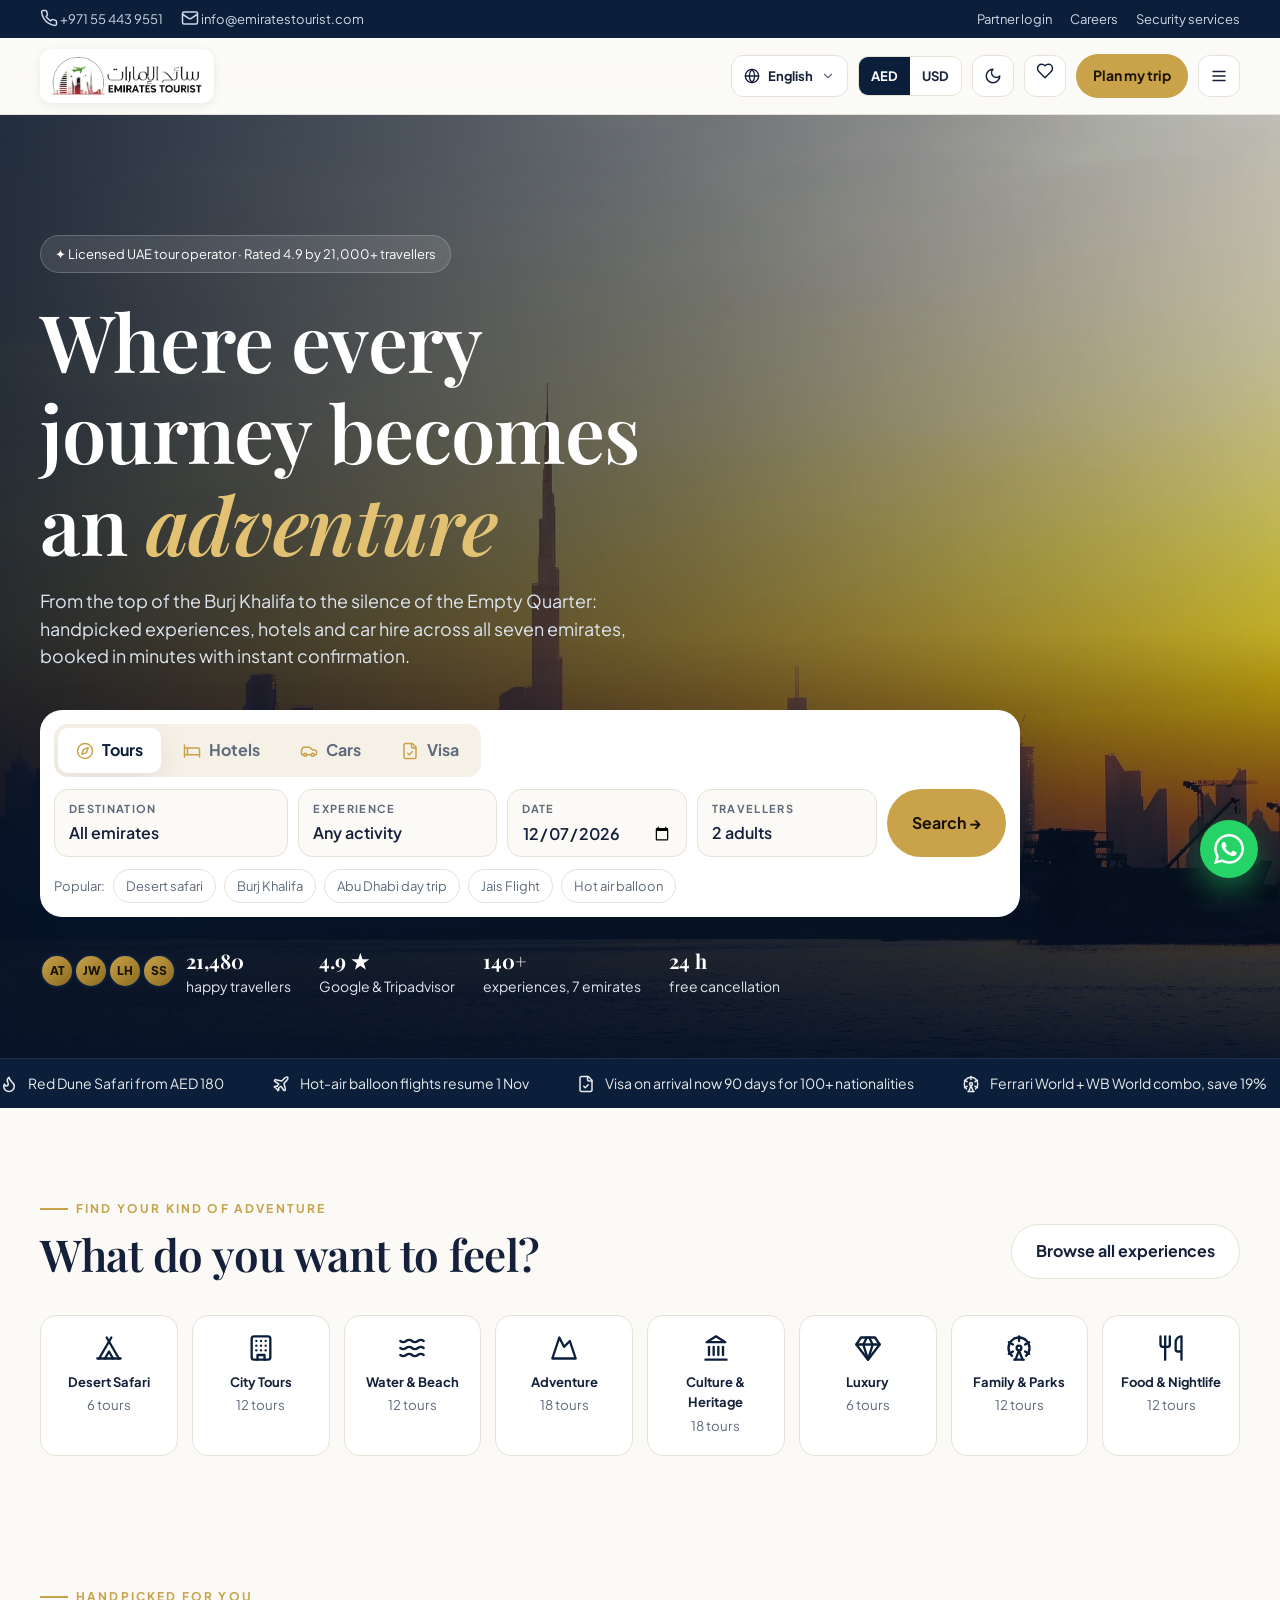
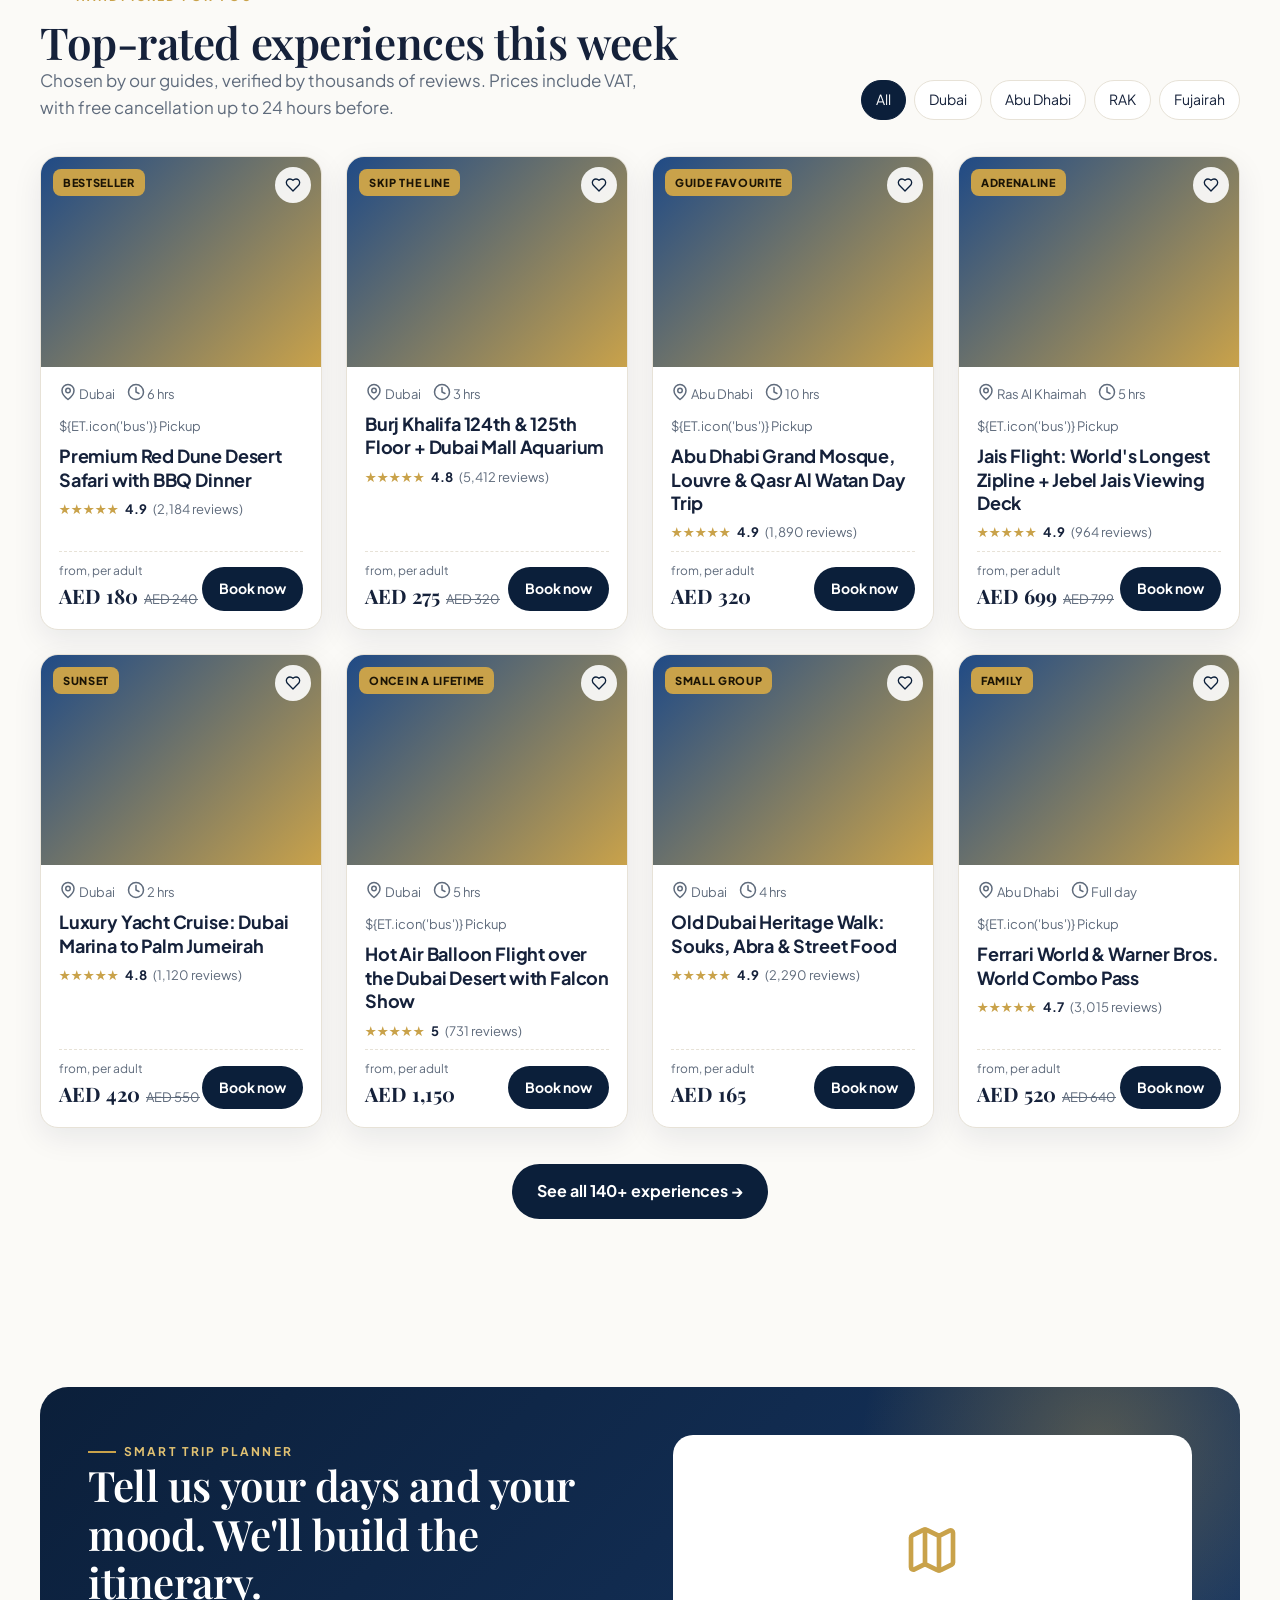
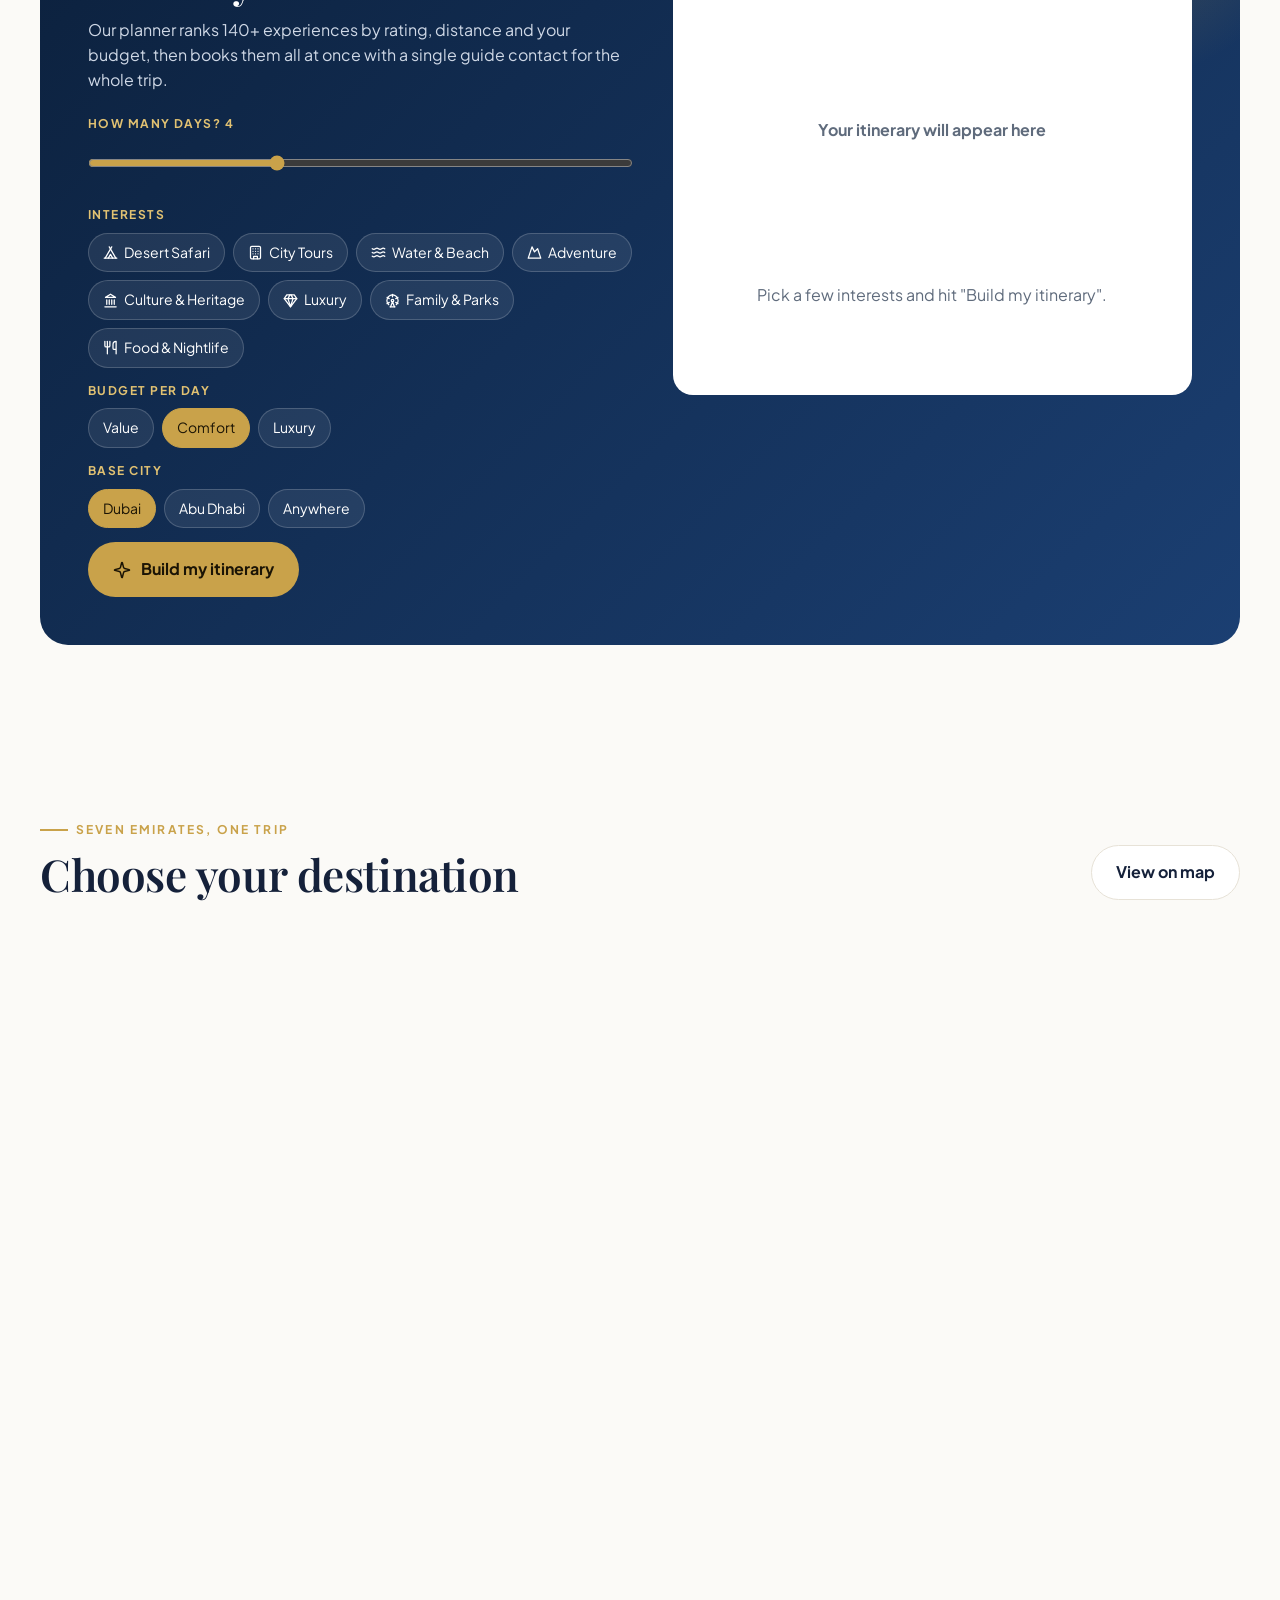
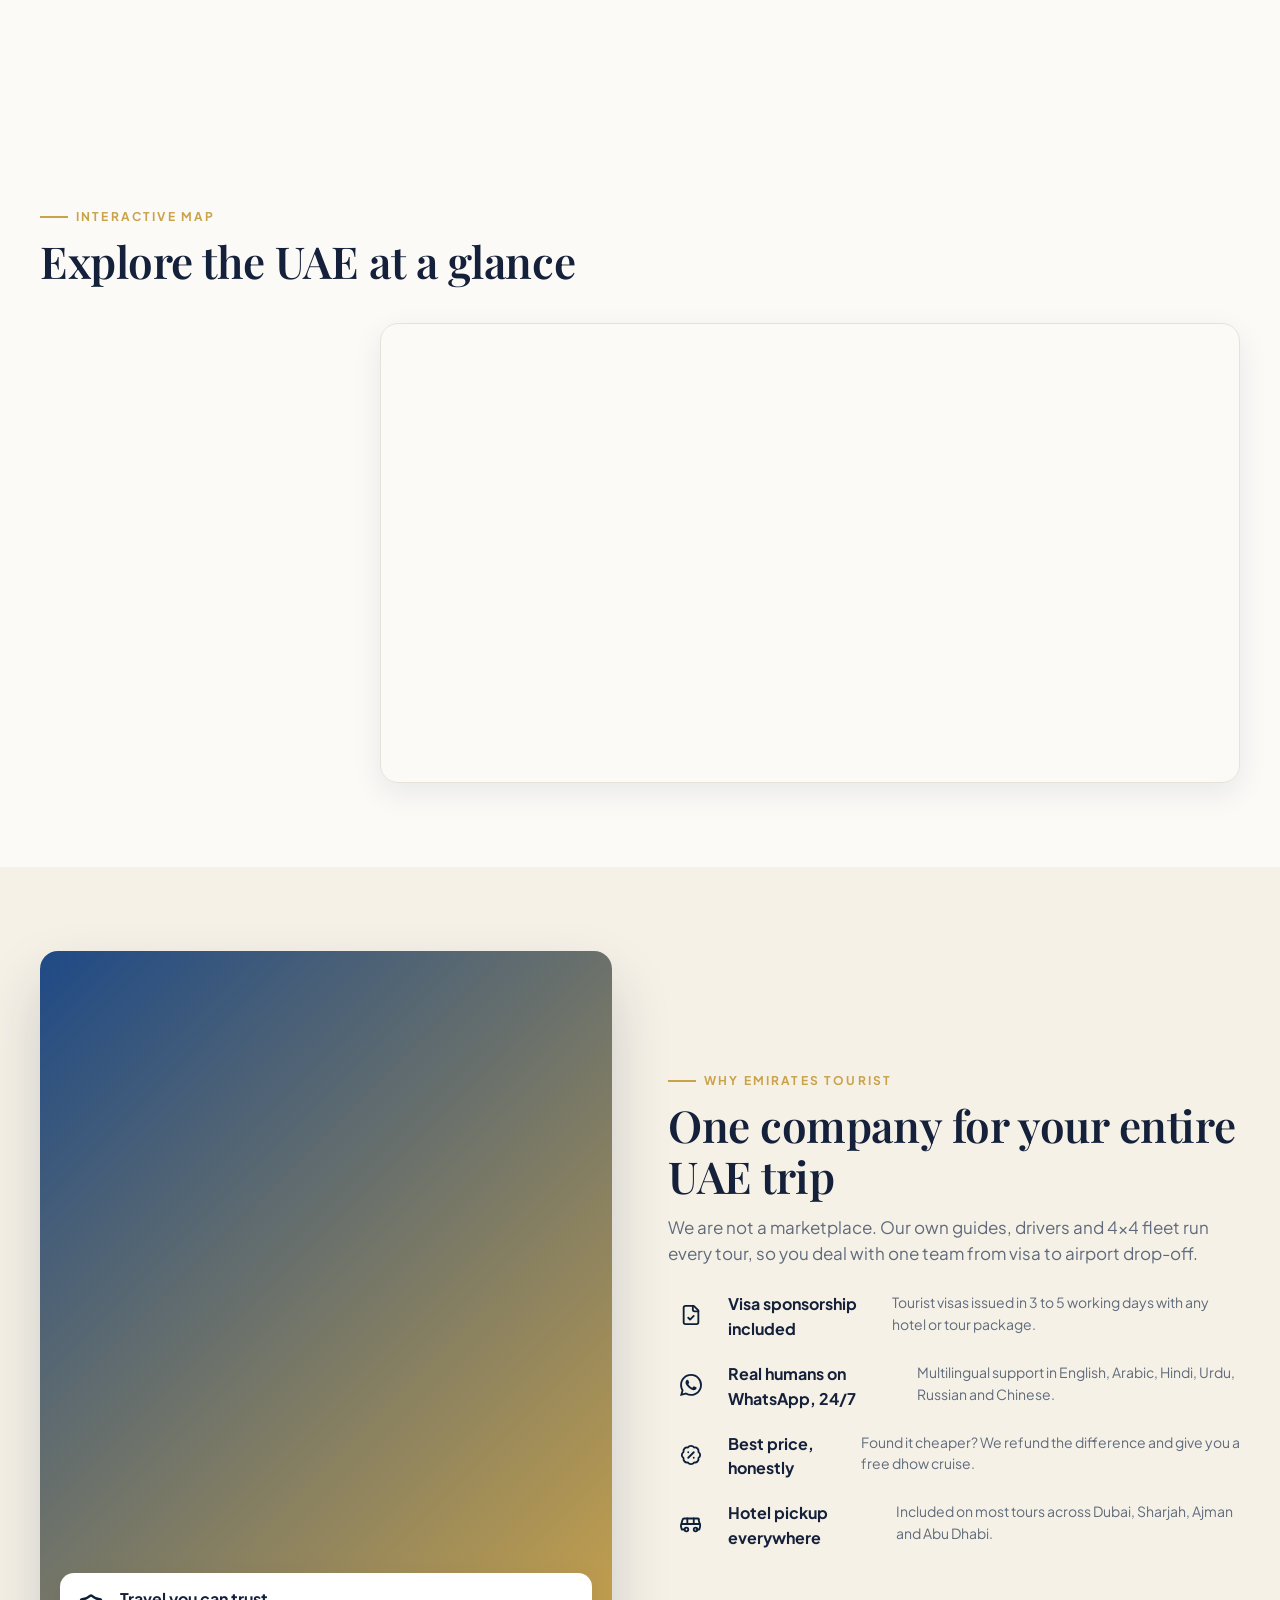
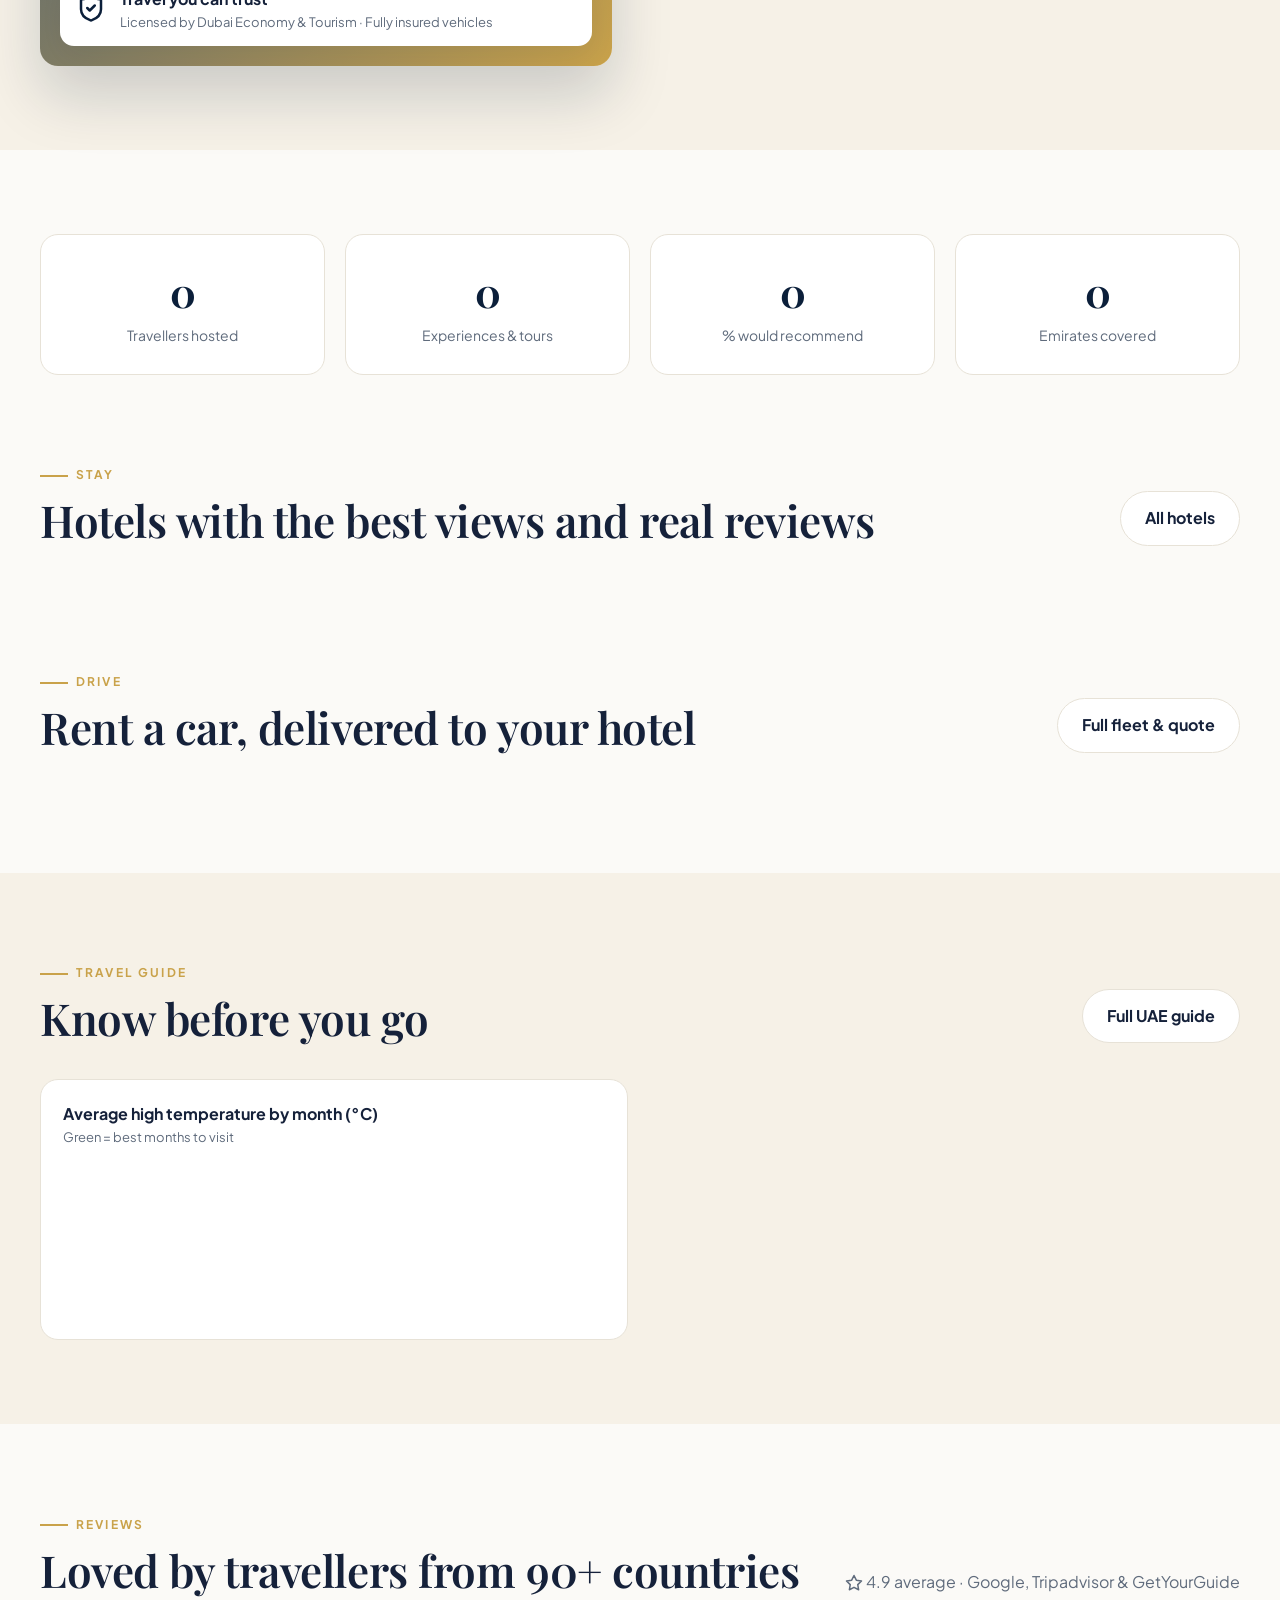
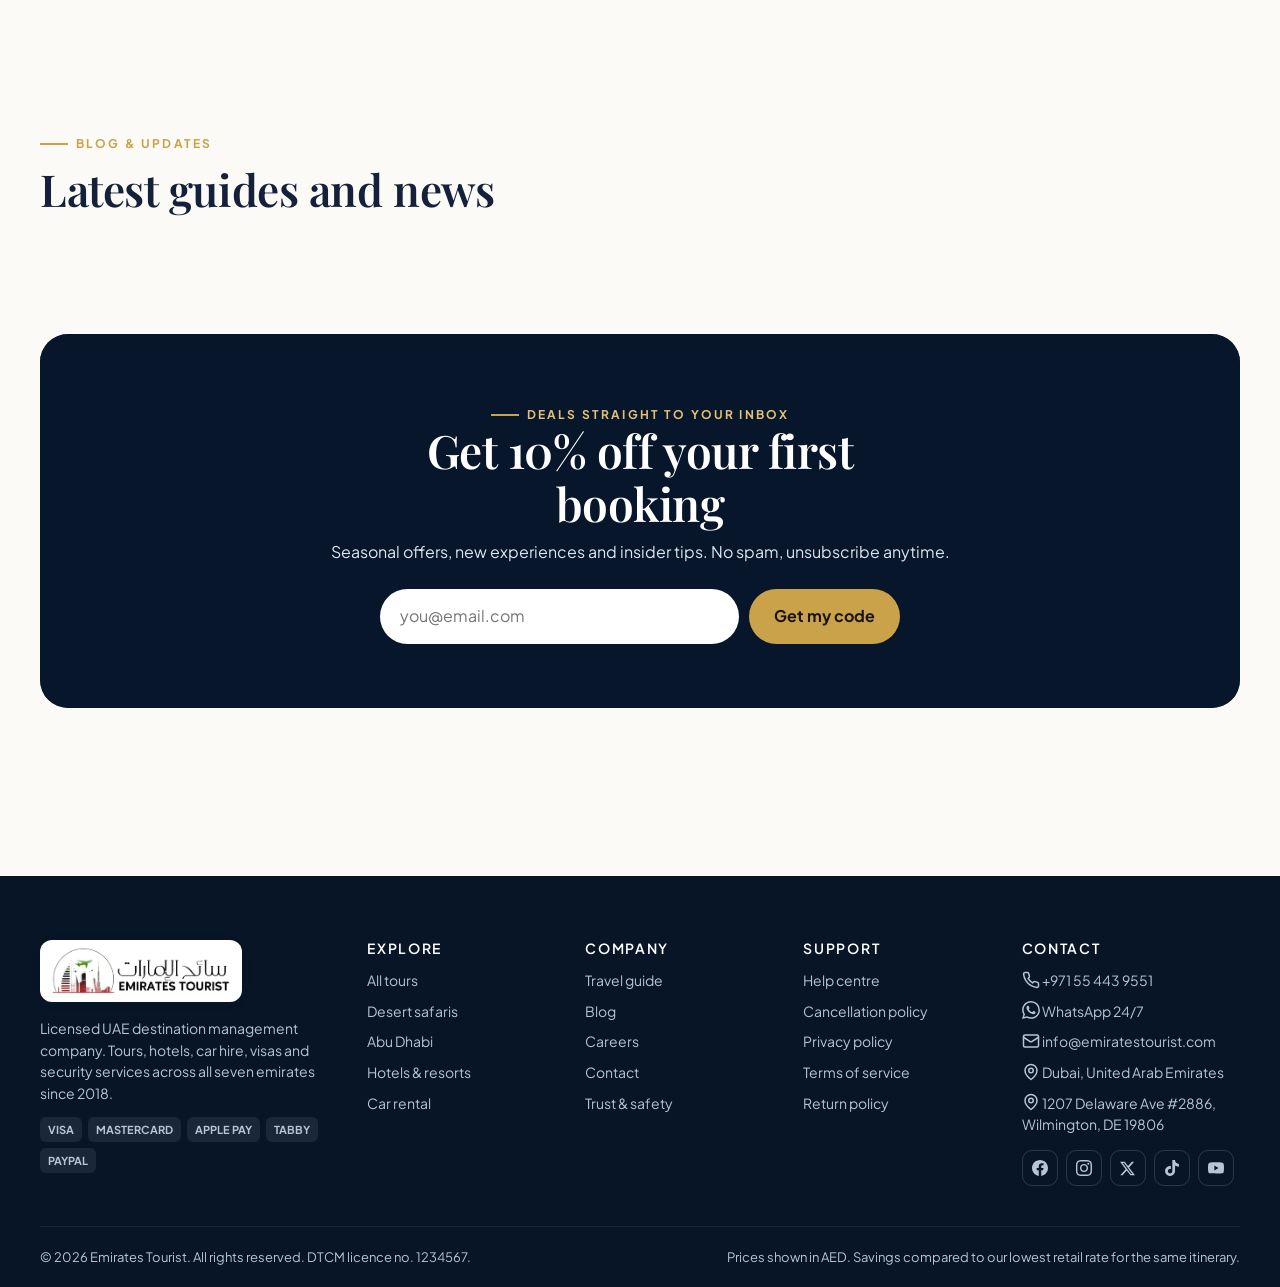
==== commit 85800354: "Custom language menu, quote card layout fix, SEO structured data and hreflang - Replace native selec" ====
--- a/index.html
+++ b/index.html
@@ -8,16 +8,35 @@
 <link rel="preconnect" href="https://fonts.googleapis.com"><link rel="preconnect" href="https://fonts.gstatic.com" crossorigin>
 <link href="https://fonts.googleapis.com/css2?family=Playfair+Display:ital,wght@0,500;0,600;0,700;1,500&family=Plus+Jakarta+Sans:wght@400;500;600;700;800&display=swap" rel="stylesheet">
 <link rel="stylesheet" href="https://cdnjs.cloudflare.com/ajax/libs/leaflet/1.9.4/leaflet.min.css">
+<meta name="robots" content="index,follow,max-image-preview:large">
+<link rel="alternate" hreflang="x-default" href="https://emiratestourist.com/">
+<link rel="alternate" hreflang="en" href="https://emiratestourist.com/?lang=en">
+<link rel="alternate" hreflang="ar" href="https://emiratestourist.com/?lang=ar">
+<link rel="alternate" hreflang="hi" href="https://emiratestourist.com/?lang=hi">
+<link rel="alternate" hreflang="ur" href="https://emiratestourist.com/?lang=ur">
+<link rel="alternate" hreflang="zh" href="https://emiratestourist.com/?lang=zh">
+<link rel="alternate" hreflang="ru" href="https://emiratestourist.com/?lang=ru">
+<meta property="og:locale" content="en_AE">
+<meta property="og:locale:alternate" content="ar_AE">
+<meta property="og:locale:alternate" content="hi_IN">
+<meta property="og:locale:alternate" content="ur_PK">
+<meta property="og:locale:alternate" content="zh_CN">
+<meta property="og:locale:alternate" content="ru_RU">
+<meta name="twitter:site" content="@emiratestourist">
+<meta name="geo.region" content="AE-DU">
+<meta name="geo.placename" content="Dubai">
 <link rel="canonical" href="https://emiratestourist.com/">
 <meta property="og:type" content="website">
 <meta property="og:site_name" content="Emirates Tourist">
 <meta property="og:title" content="Emirates Tourist — Tours, Desert Safaris, Hotels & Car Rental across the UAE">
+<meta name="twitter:title" content="Emirates Tourist — Tours, Desert Safaris, Hotels & Car Rental across the UAE">
+<meta name="twitter:description" content="Plan and book UAE tours, desert safaris, hotels, car hire and visas with a licensed Dubai-based travel company. Instant confirmation, free cancellation, 24/7 WhatsApp support.">
 <meta property="og:description" content="Plan and book UAE tours, desert safaris, hotels, car hire and visas with a licensed Dubai-based travel company. Instant confirmation, free cancellation, 24/7 WhatsApp support.">
 <meta property="og:url" content="https://emiratestourist.com/">
 <meta property="og:image" content="https://emiratestourist.com/assets/img/dubai-skyline-sunset.webp">
 <meta name="twitter:card" content="summary_large_image">
 <meta name="theme-color" content="#0b1f3a">
-<link rel="stylesheet" href="assets/styles.css?v=4">
+<link rel="stylesheet" href="assets/styles.css?v=6">
 <link rel="icon" type="image/png" href="assets/img/favicon.png">
 </head>
 <body>
@@ -196,8 +215,8 @@
 </section>
 
 <script src="https://cdnjs.cloudflare.com/ajax/libs/leaflet/1.9.4/leaflet.min.js"></script>
-<script src="assets/icons.js?v=4"></script><script src="assets/i18n.js?v=4"></script><script src="assets/data.js?v=4"></script><script src="assets/articles.js?v=4"></script>
-<script src="assets/app.js?v=4"></script>
+<script src="assets/icons.js?v=6"></script><script src="assets/i18n.js?v=6"></script><script src="assets/data.js?v=6"></script><script src="assets/articles.js?v=6"></script>
+<script src="assets/app.js?v=6"></script>
 <script>
 (function(){
   const {$, $$} = ET;
--- a/assets/styles.css
+++ b/assets/styles.css
@@ -228,6 +228,11 @@
 .car .foot{display:flex;justify-content:space-between;align-items:center}
 .calc{background:var(--card);border:1px solid var(--line);border-radius:var(--r);padding:24px;box-shadow:var(--shadow)}
 .calc .row{display:grid;grid-template-columns:1fr 1fr;gap:12px;margin-top:12px}
+.calc .row>*,.search .row>*,.modal .row>*,.field{min-width:0}
+.field select,.field input{min-width:0;max-width:100%;text-overflow:ellipsis}
+.calc .row.stack{grid-template-columns:1fr}
+.calc .total{gap:12px;flex-wrap:wrap}
+.calc .total .btn{flex:none}
 .calc .total{margin-top:16px;padding:16px;background:var(--sand);border-radius:14px;display:flex;justify-content:space-between;align-items:center}
 .calc .total b{font-family:var(--font-head);font-size:26px}
 
@@ -327,7 +332,7 @@
 .crumbs a:hover{color:#fff}
 
 /* Listing layout */
-.listing{display:grid;grid-template-columns:280px 1fr;gap:30px;align-items:start}
+.listing{display:grid;grid-template-columns:280px minmax(0,1fr);gap:30px;align-items:start}
 .filters{background:var(--card);border:1px solid var(--line);border-radius:var(--r);padding:22px;position:sticky;top:96px;display:grid;gap:20px}
 .filters h4{font-family:var(--font-body);font-size:13px;letter-spacing:.12em;text-transform:uppercase}
 .filters label{display:flex;gap:10px;align-items:center;font-size:14px;padding:4px 0;cursor:pointer}
@@ -422,9 +427,29 @@
 }
 
 /* ===== Language & RTL ===== */
-.lang{display:flex;align-items:center;gap:6px;border:1px solid var(--line);border-radius:12px;padding:0 8px;height:42px;background:var(--card);color:var(--muted)}
-.lang select{border:0;background:transparent;font-weight:700;font-size:13px;outline:none;cursor:pointer;color:var(--ink);appearance:auto}
-.mobile-lang{display:flex;gap:8px;flex-wrap:wrap;padding:16px 0}
+.lang{position:relative}
+.lang-btn{display:flex;align-items:center;gap:8px;height:42px;padding:0 12px;border:1px solid var(--line);border-radius:12px;background:var(--card);color:var(--ink);font-weight:700;font-size:13px;cursor:pointer;transition:.15s}
+.lang-btn:hover,.lang.open .lang-btn{border-color:var(--gold)}
+.lang-btn .chev{color:var(--muted);transition:transform .2s}
+.lang.open .lang-btn .chev{transform:rotate(180deg)}
+.lang-list{position:absolute;top:calc(100% + 10px);right:0;min-width:264px;background:var(--card);border:1px solid var(--line);border-radius:16px;box-shadow:var(--shadow-lg);padding:8px;z-index:70;display:none;isolation:isolate}
+[dir="rtl"] .lang-list{right:auto;left:0}
+.lang.open .lang-list{display:block}
+.lang-head{padding:8px 12px 10px;font-size:11px;letter-spacing:.12em;text-transform:uppercase;color:var(--muted);font-weight:700;border-bottom:1px solid var(--line);margin-bottom:6px}
+.lang-list [data-lang],.mobile-lang [data-lang]{display:flex;align-items:center;gap:12px;width:100%;padding:9px 10px;border:0;border-radius:10px;background:transparent;cursor:pointer;text-align:start;color:var(--ink);transition:.12s}
+.lang-list [data-lang]:hover,.lang-list [data-lang]:focus-visible{background:var(--sand);outline:none}
+.lang-list [aria-selected="true"],.mobile-lang [aria-selected="true"]{background:var(--sand)}
+.lang-code{width:36px;height:26px;border-radius:7px;background:var(--navy);color:var(--gold-2);font-size:11px;font-weight:800;letter-spacing:.08em;display:grid;place-items:center;flex:none}
+[aria-selected="true"] .lang-code{background:var(--gold);color:#1b1405}
+.lang-names{display:flex;flex-direction:column;line-height:1.25;flex:1;min-width:0}
+.lang-names b{font-size:14.5px;font-weight:700;unicode-bidi:isolate;text-align:start}
+.lang-names small{font-size:11.5px;color:var(--muted)}
+.lang-list .tick{color:var(--ok);opacity:0;display:grid}
+.lang-list [aria-selected="true"] .tick{opacity:1}
+.mobile-lang-head{display:flex;align-items:center;gap:8px;padding:18px 12px 6px;font-size:11px;letter-spacing:.12em;text-transform:uppercase;color:var(--muted);font-weight:700}
+.mobile-lang{display:grid;grid-template-columns:1fr 1fr;gap:6px;padding:0 0 16px}
+.mobile-lang [data-lang]{border:1px solid var(--line)}
+.mobile-lang [aria-selected="true"]{border-color:var(--gold)}
 html.lang-alt body,html.lang-alt h1,html.lang-alt h2,html.lang-alt h3,html.lang-alt h4{font-family:var(--font-lang),var(--font-body)}
 html[lang="ru"] h1,html[lang="ru"] h2,html[lang="ru"] h3{font-family:var(--font-head)}
 html[lang="ur"] body{line-height:1.9}
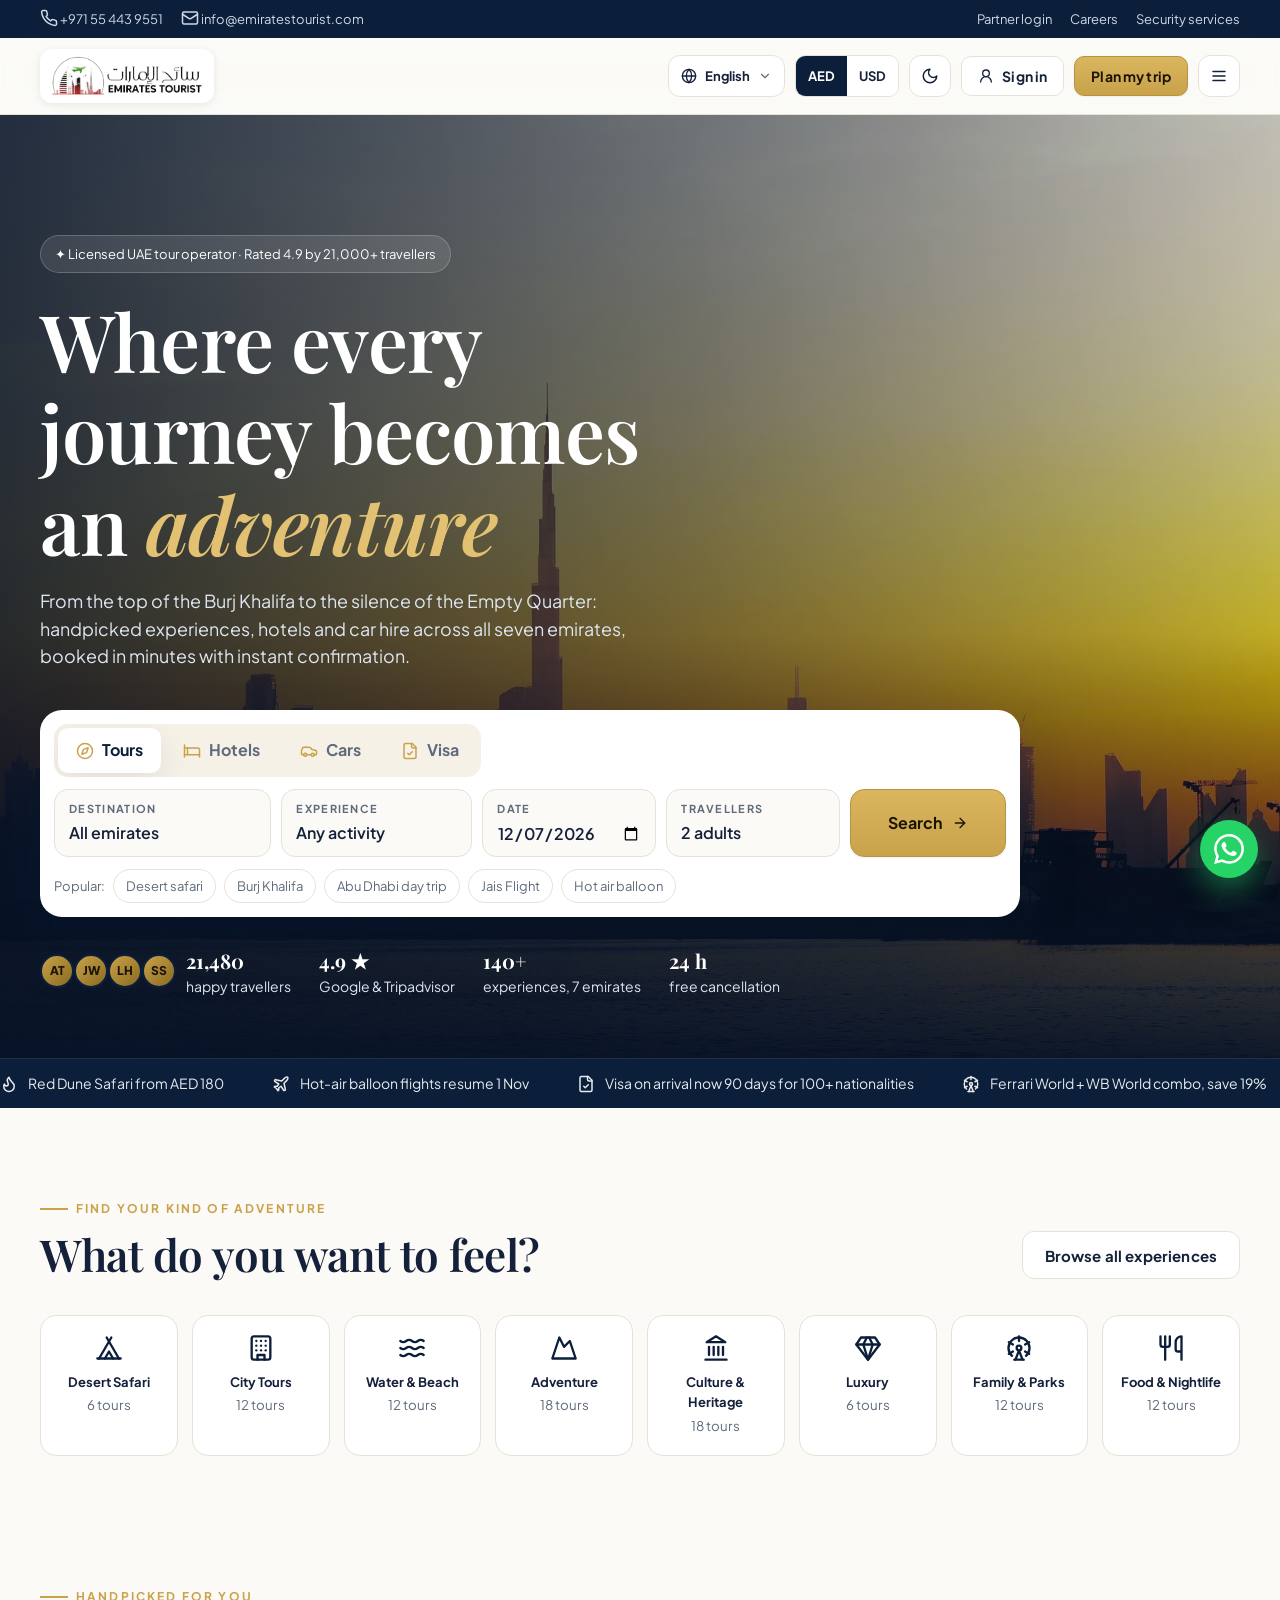
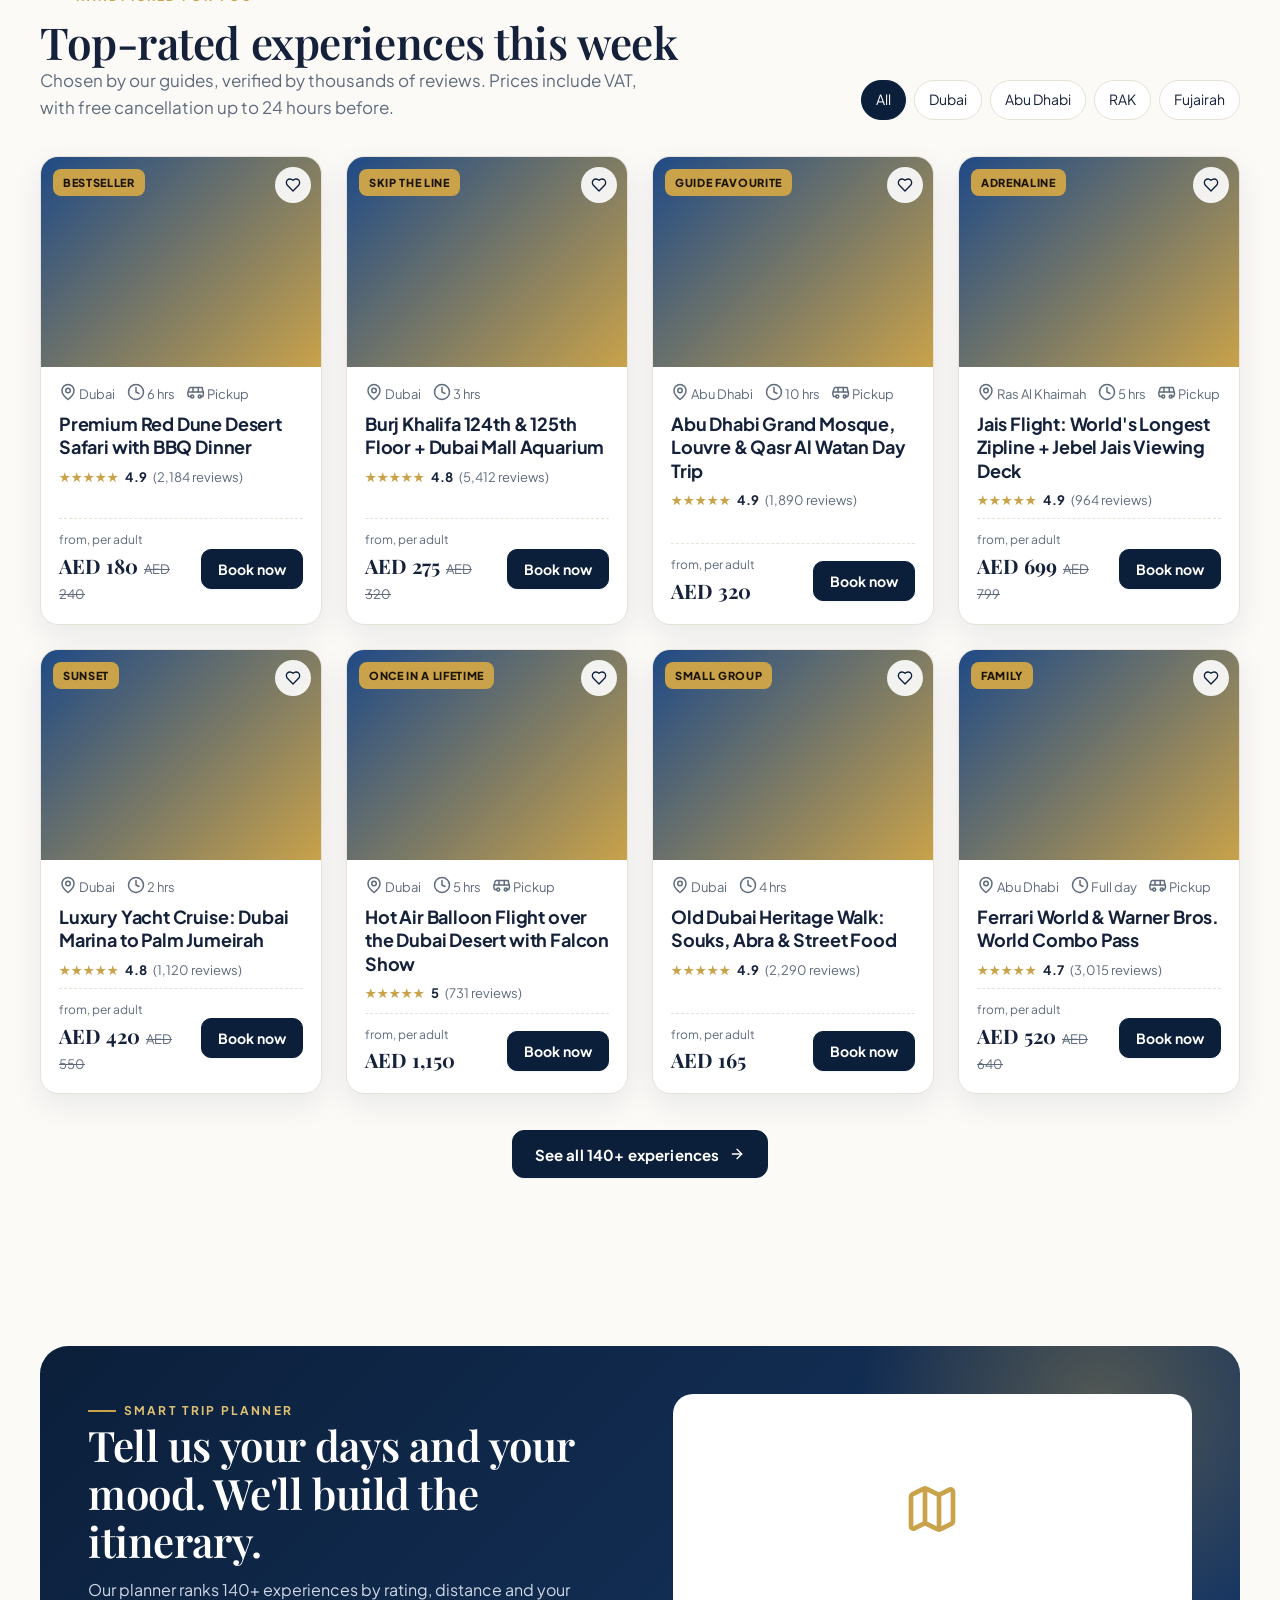
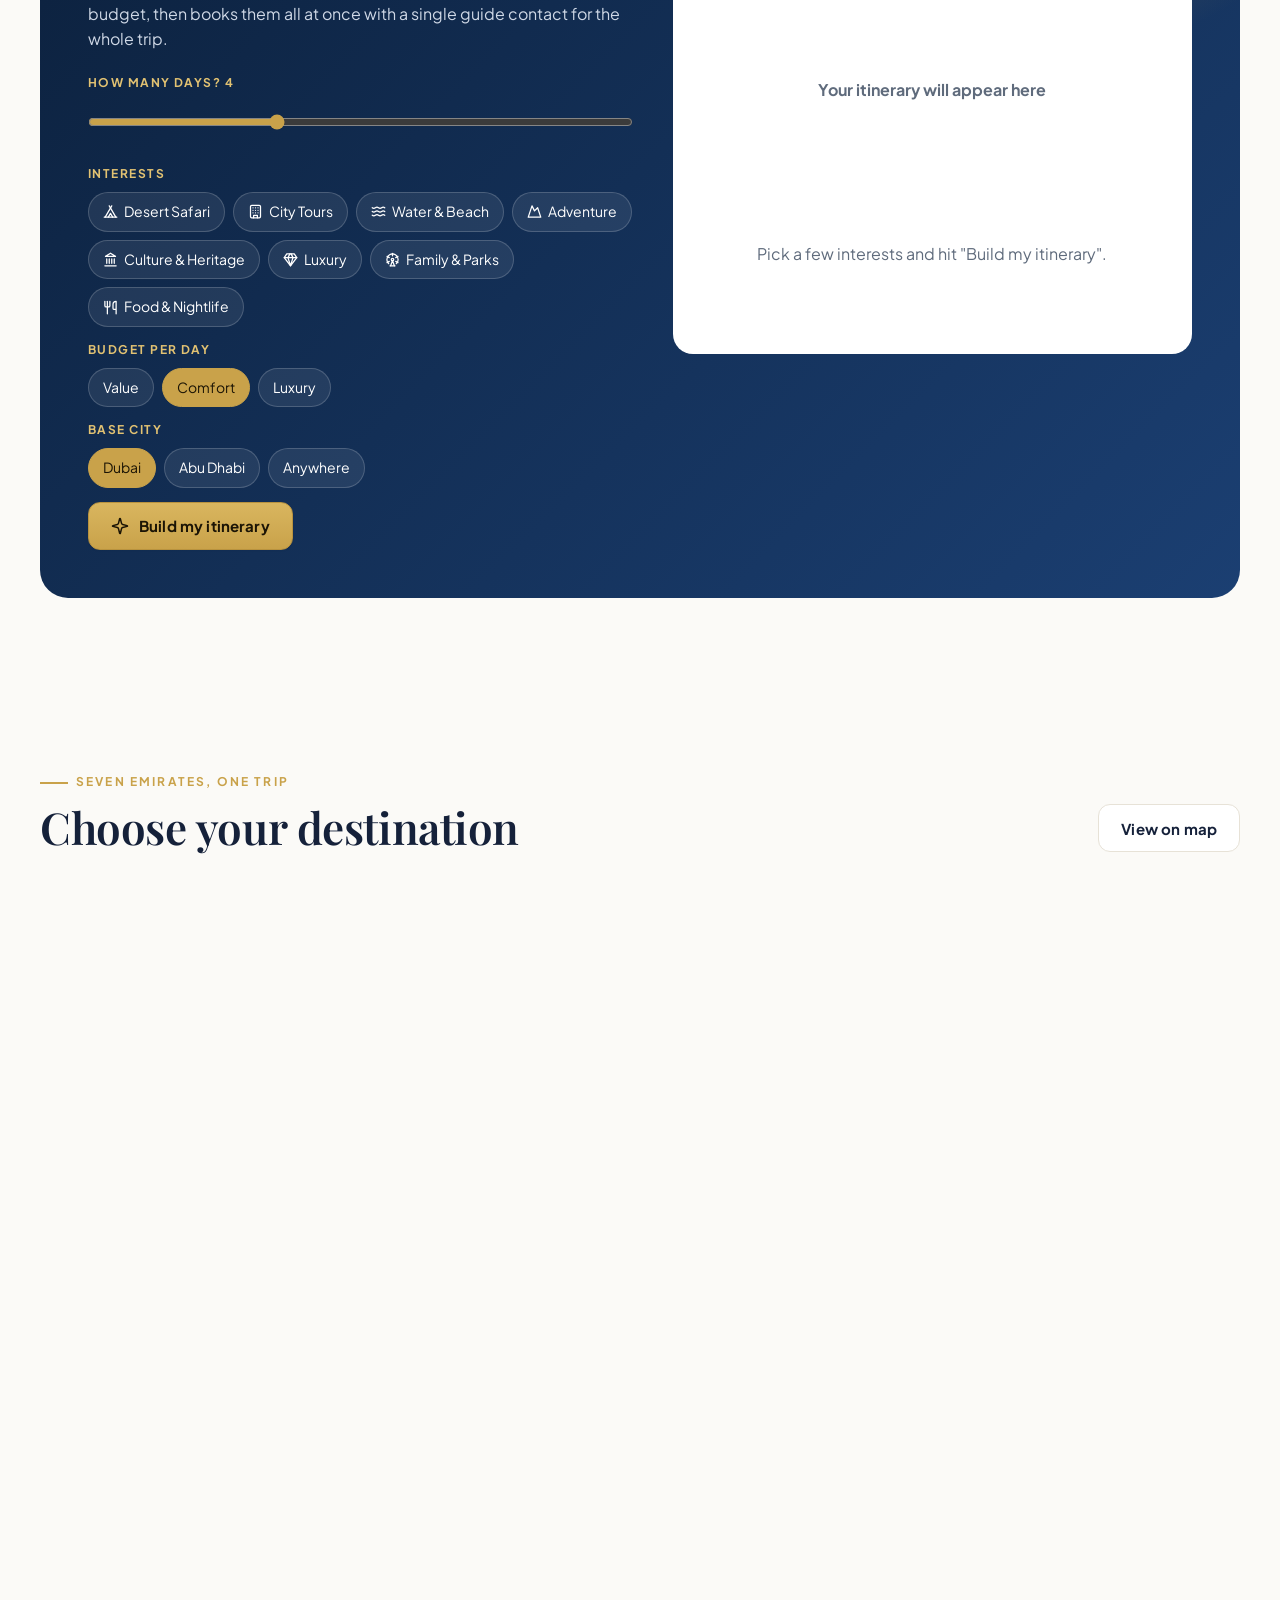
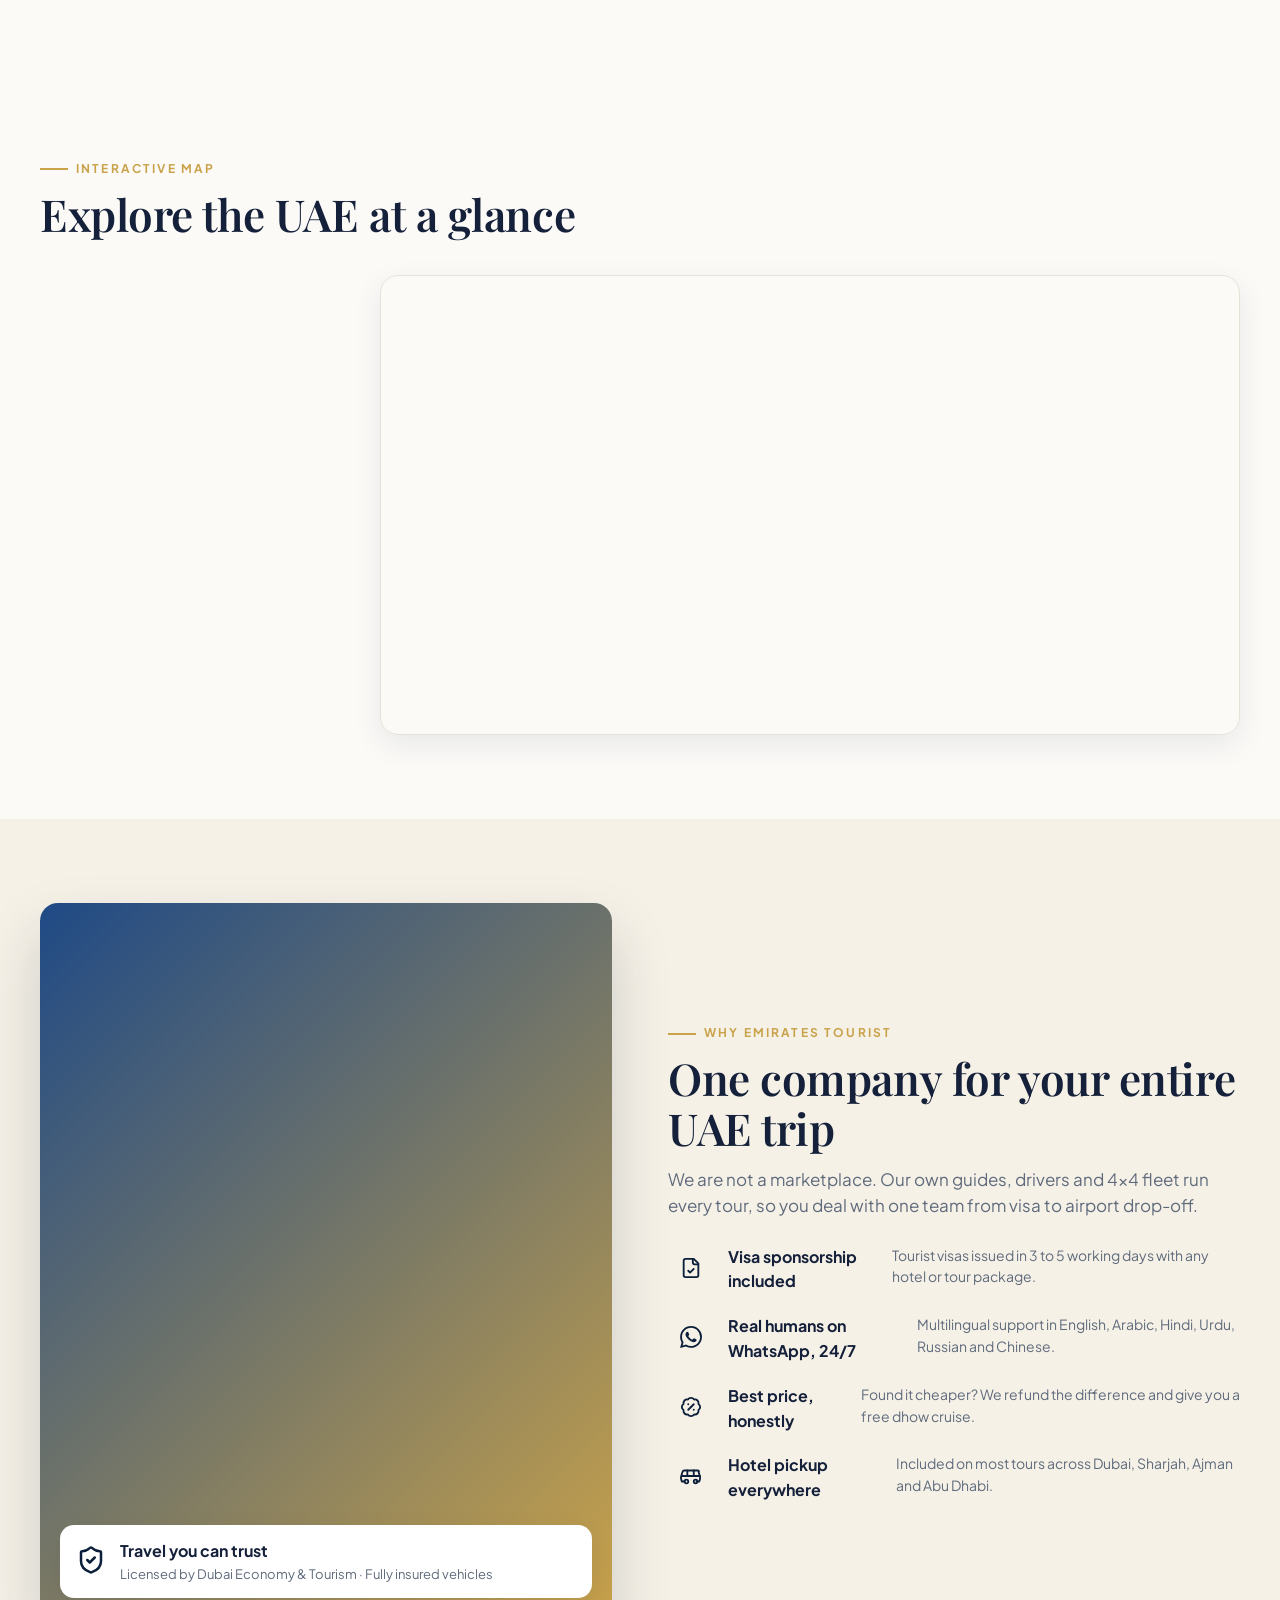
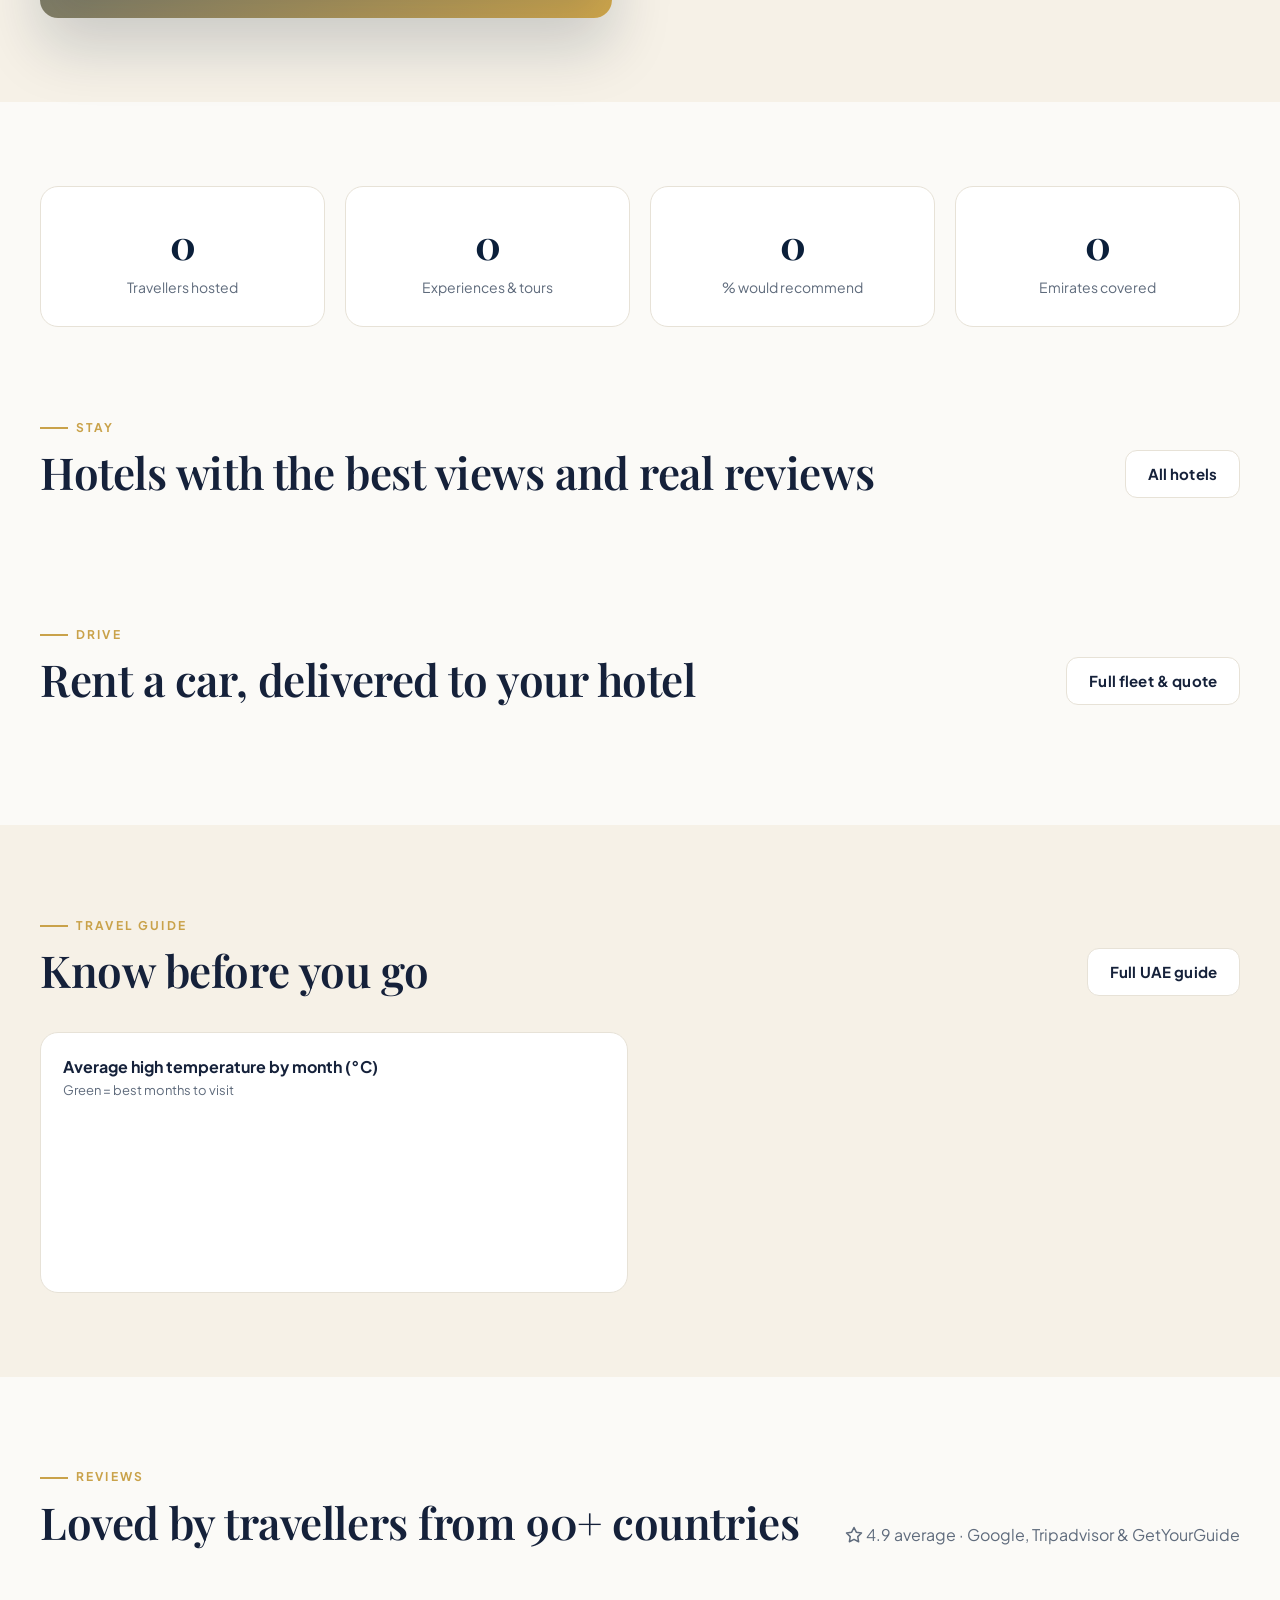
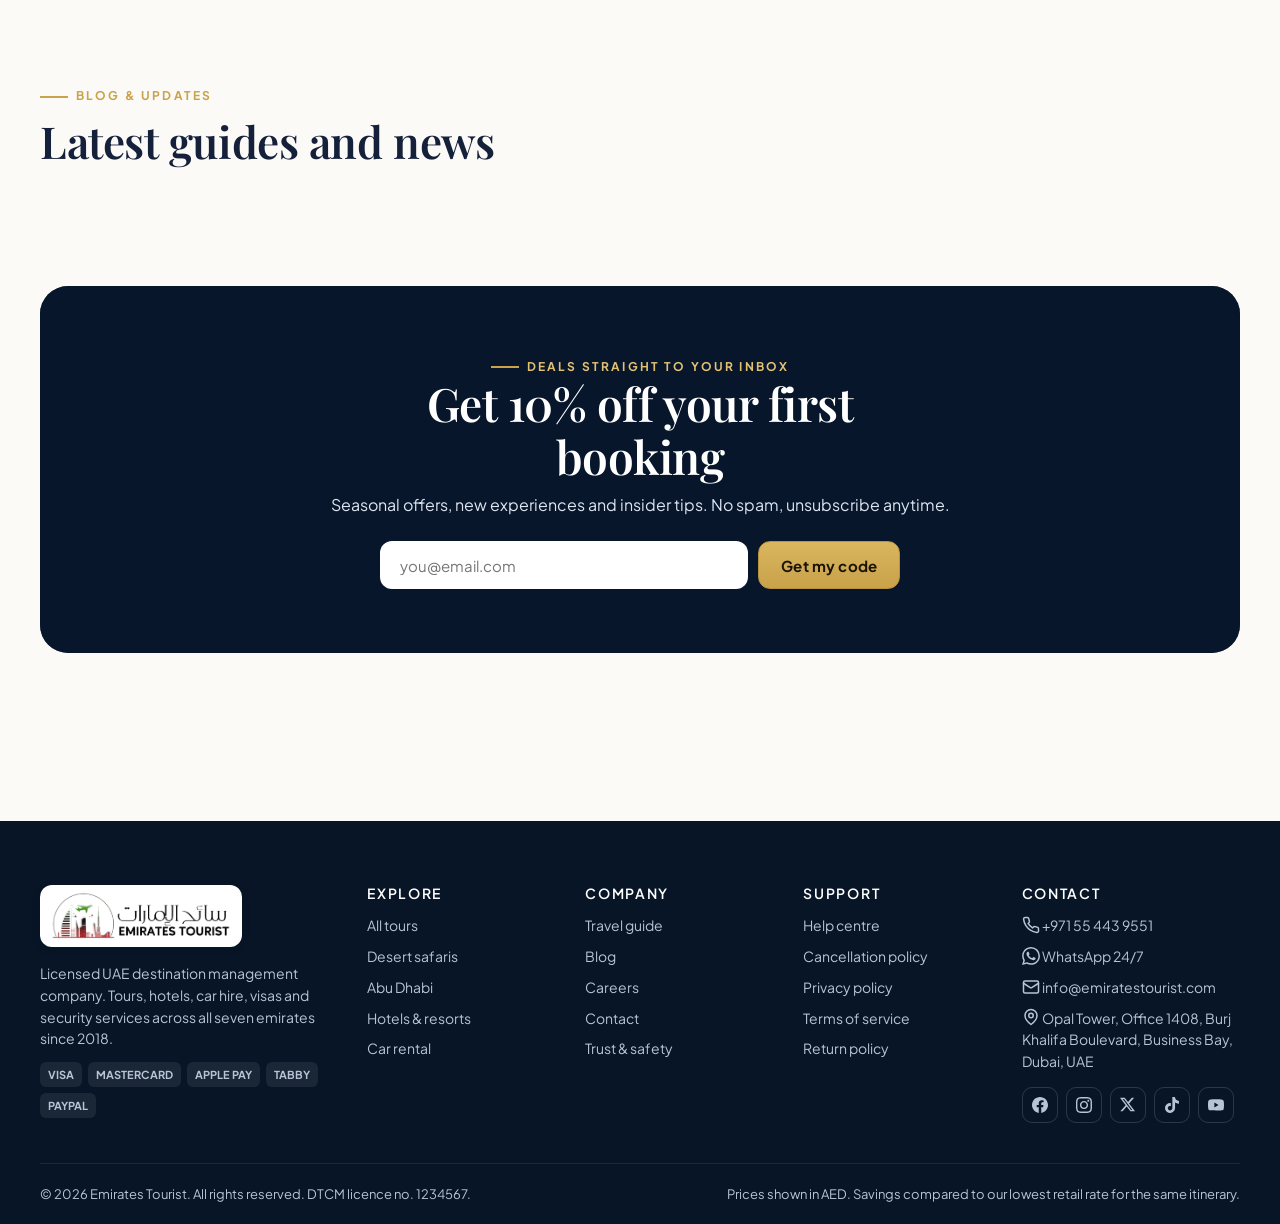
==== commit f5d3afae: "Sign-in (Google + email/password), unified buttons, custom language menu, layout fixes - Auth dialog" ====
--- a/index.html
+++ b/index.html
@@ -36,7 +36,7 @@
 <meta property="og:image" content="https://emiratestourist.com/assets/img/dubai-skyline-sunset.webp">
 <meta name="twitter:card" content="summary_large_image">
 <meta name="theme-color" content="#0b1f3a">
-<link rel="stylesheet" href="assets/styles.css?v=6">
+<link rel="stylesheet" href="assets/styles.css?v=9">
 <link rel="icon" type="image/png" href="assets/img/favicon.png">
 </head>
 <body>
@@ -215,8 +215,8 @@
 </section>
 
 <script src="https://cdnjs.cloudflare.com/ajax/libs/leaflet/1.9.4/leaflet.min.js"></script>
-<script src="assets/icons.js?v=6"></script><script src="assets/i18n.js?v=6"></script><script src="assets/data.js?v=6"></script><script src="assets/articles.js?v=6"></script>
-<script src="assets/app.js?v=6"></script>
+<script src="assets/icons.js?v=9"></script><script src="assets/i18n.js?v=9"></script><script src="assets/data.js?v=9"></script><script src="assets/articles.js?v=9"></script><script src="assets/auth.js?v=9"></script>
+<script src="assets/app.js?v=9"></script>
 <script>
 (function(){
   const {$, $$} = ET;
--- a/assets/styles.css
+++ b/assets/styles.css
@@ -36,15 +36,22 @@
 .h2{font-size:clamp(28px,3.6vw,44px);margin-top:10px}
 .lead{color:var(--muted);font-size:17px;max-width:620px}
 .muted{color:var(--muted)}
-.btn{display:inline-flex;align-items:center;justify-content:center;gap:10px;padding:14px 24px;border-radius:999px;border:1px solid transparent;font-weight:700;cursor:pointer;transition:.2s;white-space:nowrap}
-.btn-primary{background:var(--gold);color:#1b1405}
-.btn-primary:hover{background:var(--gold-2);transform:translateY(-1px)}
-.btn-dark{background:var(--navy);color:#fff}
+.btn{display:inline-flex;align-items:center;justify-content:center;gap:10px;height:48px;padding:0 22px;border-radius:12px;border:1px solid transparent;font-weight:700;font-size:15px;line-height:1;letter-spacing:.01em;cursor:pointer;white-space:nowrap;text-decoration:none;box-shadow:0 1px 2px rgba(11,31,58,.06);transition:transform .15s,box-shadow .15s,background .15s,border-color .15s,color .15s}
+.btn:hover{transform:translateY(-1px);box-shadow:0 10px 22px rgba(11,31,58,.14)}
+.btn:active{transform:translateY(0);box-shadow:0 1px 2px rgba(11,31,58,.08)}
+.btn:focus-visible{outline:3px solid color-mix(in srgb,var(--gold) 50%,transparent);outline-offset:2px}
+.btn .ico{flex:none}
+.btn-primary{background:linear-gradient(180deg,#d9b65f 0%,var(--gold) 100%);color:#1b1405;border-color:#b8923e}
+.btn-primary:hover{background:linear-gradient(180deg,#e4c87a 0%,#d2ab52 100%)}
+.btn-dark{background:var(--navy);color:#fff;border-color:var(--navy)}
 .btn-dark:hover{background:var(--navy-2)}
-.btn-ghost{border-color:var(--line);background:var(--card)}
-.btn-ghost:hover{border-color:var(--gold)}
-.btn-light{background:#fff;color:var(--navy)}
-.btn-sm{padding:10px 16px;font-size:14px}
+[data-theme="dark"] .btn-dark{background:var(--gold);color:#1b1405;border-color:var(--gold)}
+.btn-ghost{border-color:var(--line);background:var(--card);color:var(--ink);box-shadow:none}
+.btn-ghost:hover{border-color:var(--navy);box-shadow:0 8px 20px rgba(11,31,58,.08)}
+[data-theme="dark"] .btn-ghost:hover{border-color:var(--gold)}
+.btn-light{background:#fff;color:var(--navy);border-color:#fff}
+.btn-sm{height:40px;padding:0 16px;font-size:14px;border-radius:10px;gap:8px}
+.btn-lg{height:56px;padding:0 28px;font-size:16px;border-radius:14px}
 .btn-block{width:100%}
 .chip{display:inline-flex;align-items:center;gap:6px;padding:8px 14px;border-radius:999px;border:1px solid var(--line);background:var(--card);font-size:14px;cursor:pointer;transition:.15s}
 .chip:hover,.chip.active{background:var(--navy);color:#fff;border-color:var(--navy)}
@@ -73,11 +80,14 @@
 .menu a:hover,.menu a.active{background:var(--sand);color:var(--navy)}
 [data-theme="dark"] .menu a:hover,[data-theme="dark"] .menu a.active{color:var(--gold)}
 .nav .actions{margin-left:auto;display:flex;align-items:center;gap:10px}
-.iconbtn{width:42px;height:42px;border-radius:12px;border:1px solid var(--line);background:var(--card);display:grid;place-items:center;cursor:pointer;font-size:17px}
+.iconbtn{width:42px;height:42px;border-radius:12px;border:1px solid var(--line);background:var(--card);display:grid;place-items:center;cursor:pointer;font-size:17px;transition:.15s;color:var(--ink)}
+.iconbtn:hover{border-color:var(--gold);box-shadow:0 6px 16px rgba(11,31,58,.08)}
 .iconbtn:hover{border-color:var(--gold)}
 .cur-toggle{display:flex;border:1px solid var(--line);border-radius:10px;overflow:hidden}
 .cur-toggle button{padding:9px 12px;border:0;background:var(--card);cursor:pointer;font-weight:700;font-size:13px}
 .cur-toggle button.on{background:var(--navy);color:#fff}
+.cur-toggle button{transition:.15s;height:40px}
+.cur-toggle{height:42px;align-items:stretch}
 .burger{display:none}
 .mobile-menu{display:none;position:fixed;inset:0;z-index:60;background:var(--bg);padding:24px;flex-direction:column;gap:6px}
 .mobile-menu.open{display:flex}
@@ -107,11 +117,11 @@
 .search .tabs button{border:0;background:transparent;padding:10px 18px;border-radius:10px;font-weight:700;cursor:pointer;color:var(--muted);display:flex;gap:8px;align-items:center}
 .search .tabs button.on{background:var(--card);color:var(--navy);box-shadow:var(--shadow)}
 [data-theme="dark"] .search .tabs button.on{color:var(--gold)}
-.search .row{display:grid;grid-template-columns:1.3fr 1.1fr 1fr 1fr auto;gap:10px;margin-top:12px}
+.search .row{display:grid;grid-template-columns:1.25fr 1.1fr 1fr 1fr 156px;gap:10px;margin-top:12px}
 .field{position:relative;border:1px solid var(--line);border-radius:14px;padding:10px 14px 8px;background:var(--bg)}
 .field label{display:block;font-size:11px;text-transform:uppercase;letter-spacing:.12em;color:var(--muted);font-weight:700}
 .field select,.field input{width:100%;border:0;background:transparent;padding:4px 0 0;font-weight:600;outline:none;appearance:none}
-.search .btn{height:100%;min-height:58px}
+.search .btn{height:100%;min-height:58px;width:100%;border-radius:14px;font-size:16px}
 .quick{display:flex;gap:8px;margin-top:12px;flex-wrap:wrap;align-items:center;font-size:13px;color:var(--muted)}
 .quick .chip{padding:6px 12px;font-size:13px}
 
@@ -139,7 +149,7 @@
 .card h3{font-size:18px;font-family:var(--font-body);font-weight:700;line-height:1.3}
 .card .rating{display:flex;align-items:center;gap:6px;font-size:13px}
 .card .rating b{color:var(--ink)}
-.card .foot{margin-top:auto;display:flex;justify-content:space-between;align-items:end;padding-top:10px;border-top:1px dashed var(--line)}
+.card .foot{margin-top:auto;display:flex;justify-content:space-between;align-items:center;gap:10px;padding-top:12px;border-top:1px dashed var(--line)}
 .price small{display:block;font-size:12px;color:var(--muted)}
 .price b{font-size:20px;font-family:var(--font-head)}
 .price s{color:var(--muted);font-weight:400;font-size:13px;margin-left:6px}
@@ -282,7 +292,7 @@
 .cta>*{position:relative}
 .cta h2{font-size:clamp(28px,3.6vw,46px);max-width:16ch;margin-inline:auto}
 .cta form{display:flex;gap:10px;max-width:520px;margin:24px auto 0}
-.cta input{flex:1;border-radius:999px;border:0;padding:14px 20px}
+.cta input{flex:1;border-radius:12px;border:0;padding:0 20px;height:48px;font-size:15px}
 
 /* Footer */
 footer{background:#071526;color:#b8c4d6;margin-top:84px}
@@ -317,7 +327,8 @@
 .modal .summary{background:var(--sand);border-radius:14px;padding:14px 16px;display:grid;gap:6px;font-size:14px}
 .modal .summary .tot{display:flex;justify-content:space-between;font-weight:800;font-size:17px;padding-top:8px;border-top:1px dashed var(--line)}
 .qty{display:flex;align-items:center;gap:0;border:1px solid var(--line);border-radius:12px;overflow:hidden}
-.qty button{width:40px;height:40px;border:0;background:var(--sand);cursor:pointer;font-size:18px}
+.qty button{width:40px;height:40px;border:0;background:var(--sand);cursor:pointer;font-size:18px;transition:.15s}
+.qty button:hover{background:var(--line)}
 .qty span{flex:1;text-align:center;font-weight:700}
 .success{text-align:center;padding:20px 0}
 .success .ic{width:72px;height:72px;border-radius:50%;background:var(--ok);color:#fff;display:grid;place-items:center;font-size:34px;margin:0 auto 14px}
@@ -389,7 +400,7 @@
   .dest-grid{grid-template-columns:repeat(3,1fr)}
   footer .top{grid-template-columns:1fr 1fr 1fr}
   .search .row{grid-template-columns:1fr 1fr;}
-  .search .btn{grid-column:span 2}
+  .search .btn{grid-column:span 2;min-height:54px}
 }
 @media (max-width:900px){
   .menu,.topbar .left{display:none}
@@ -499,3 +510,44 @@
 .toc a{display:block;padding:6px 0;font-size:14px;color:var(--muted);border-bottom:1px dashed var(--line)}
 .toc a:hover{color:var(--ink)}
 @media (max-width:900px){.article-wrap{grid-template-columns:1fr}.article-side{position:static}.blog-feature{grid-template-columns:1fr}}
+
+[dir="rtl"] .btn .arrow{transform:scaleX(-1)}
+
+/* ===== Account & auth ===== */
+.account{display:flex;align-items:center}
+.acct{position:relative}
+.acct-btn{display:flex;align-items:center;gap:8px;height:42px;padding:3px 10px 3px 3px;border:1px solid var(--line);border-radius:12px;background:var(--card);cursor:pointer;font-weight:700;font-size:13px;color:var(--ink);transition:.15s}
+.acct-btn:hover,.acct.open .acct-btn{border-color:var(--gold)}
+.acct-btn .chev{color:var(--muted);transition:transform .2s}.acct.open .chev{transform:rotate(180deg)}
+.avatar{width:34px;height:34px;border-radius:50%;background:linear-gradient(135deg,var(--navy),#1f4a86);color:var(--gold-2);display:grid;place-items:center;font-weight:800;font-size:12px;overflow:hidden;flex:none;letter-spacing:.04em}
+.avatar img{width:100%;height:100%;object-fit:cover}
+.avatar.lg{width:44px;height:44px;font-size:14px}
+.acct-menu{position:absolute;top:calc(100% + 10px);right:0;min-width:260px;background:var(--card);border:1px solid var(--line);border-radius:16px;box-shadow:var(--shadow-lg);padding:8px;display:none;z-index:70}
+[dir="rtl"] .acct-menu{right:auto;left:0}
+.acct.open .acct-menu{display:block}
+.acct-head{display:flex;gap:12px;align-items:center;padding:10px 12px 12px;border-bottom:1px solid var(--line);margin-bottom:6px}
+.acct-head b{display:block;font-size:14px}.acct-head small{color:var(--muted);font-size:12px;word-break:break-all}
+.acct-menu [role="menuitem"]{display:flex;align-items:center;gap:10px;width:100%;padding:10px 12px;border:0;border-radius:10px;background:transparent;cursor:pointer;font-size:14px;font-weight:600;color:var(--ink);text-align:start}
+.acct-menu [role="menuitem"]:hover{background:var(--sand)}
+.mobile-account{padding:14px 0;display:grid;gap:10px}
+.mobile-account .acct-head{border:1px solid var(--line);border-radius:12px;margin:0}
+.auth-tabs{display:flex;background:var(--sand);border-radius:12px;padding:4px;gap:4px}
+.auth-tabs button{flex:1;border:0;background:transparent;padding:10px;border-radius:9px;font-weight:700;cursor:pointer;color:var(--muted)}
+.auth-tabs button.on{background:var(--card);color:var(--navy);box-shadow:var(--shadow)}
+[data-theme="dark"] .auth-tabs button.on{color:var(--gold)}
+.btn-google{gap:12px;font-weight:700}
+.auth-or{display:flex;align-items:center;gap:12px;color:var(--muted);font-size:12px;text-transform:uppercase;letter-spacing:.12em}
+.auth-or::before,.auth-or::after{content:"";flex:1;height:1px;background:var(--line)}
+.auth-form{gap:10px}
+.auth-form .field{padding:10px 14px 8px}
+.auth-form .field input{padding:4px 0 0;font-weight:600}
+.field.pw{position:relative}
+.pw-toggle{position:absolute;right:10px;top:50%;transform:translateY(-50%);border:0;background:transparent;color:var(--muted);cursor:pointer;display:grid;padding:6px}
+[dir="rtl"] .pw-toggle{right:auto;left:10px}
+.auth-err{background:#fdecec;color:#9b1c1c;border:1px solid #f5c2c2;border-radius:10px;padding:10px 12px;font-size:13.5px}
+[data-theme="dark"] .auth-err{background:#3a1717;color:#ffb4b4;border-color:#6b2a2a}
+.auth-foot{text-align:center;font-size:14px;color:var(--muted)}
+.auth-link{border:0;background:transparent;color:var(--navy);font-weight:700;cursor:pointer;text-decoration:underline;text-underline-offset:3px;font-size:14px}
+[data-theme="dark"] .auth-link{color:var(--gold-2)}
+.auth-note{display:flex;gap:8px;align-items:flex-start;background:var(--sand);border-radius:10px;padding:10px 12px;font-size:12.5px;color:var(--muted)}
+@media (max-width:600px){.acct-name{display:none}.acct-btn{padding:3px}.account .btn{height:42px;padding:0 12px}}
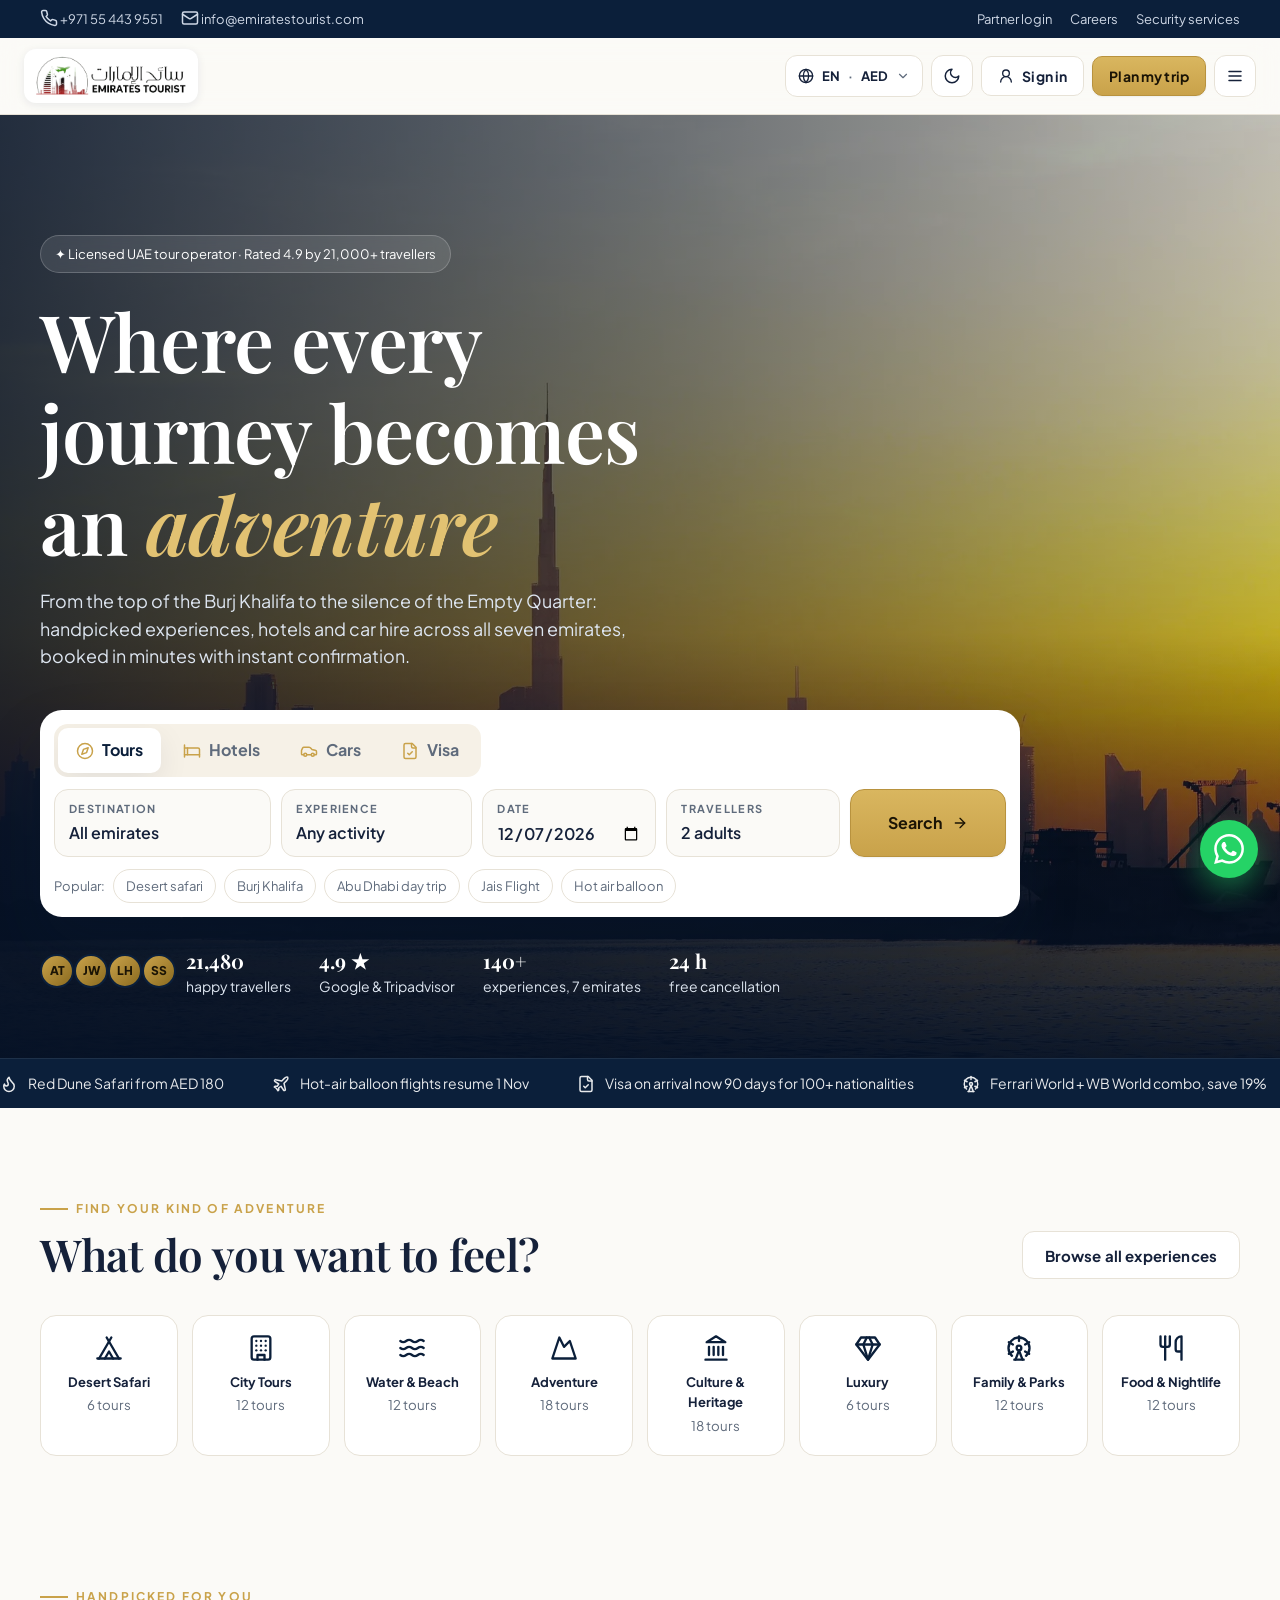
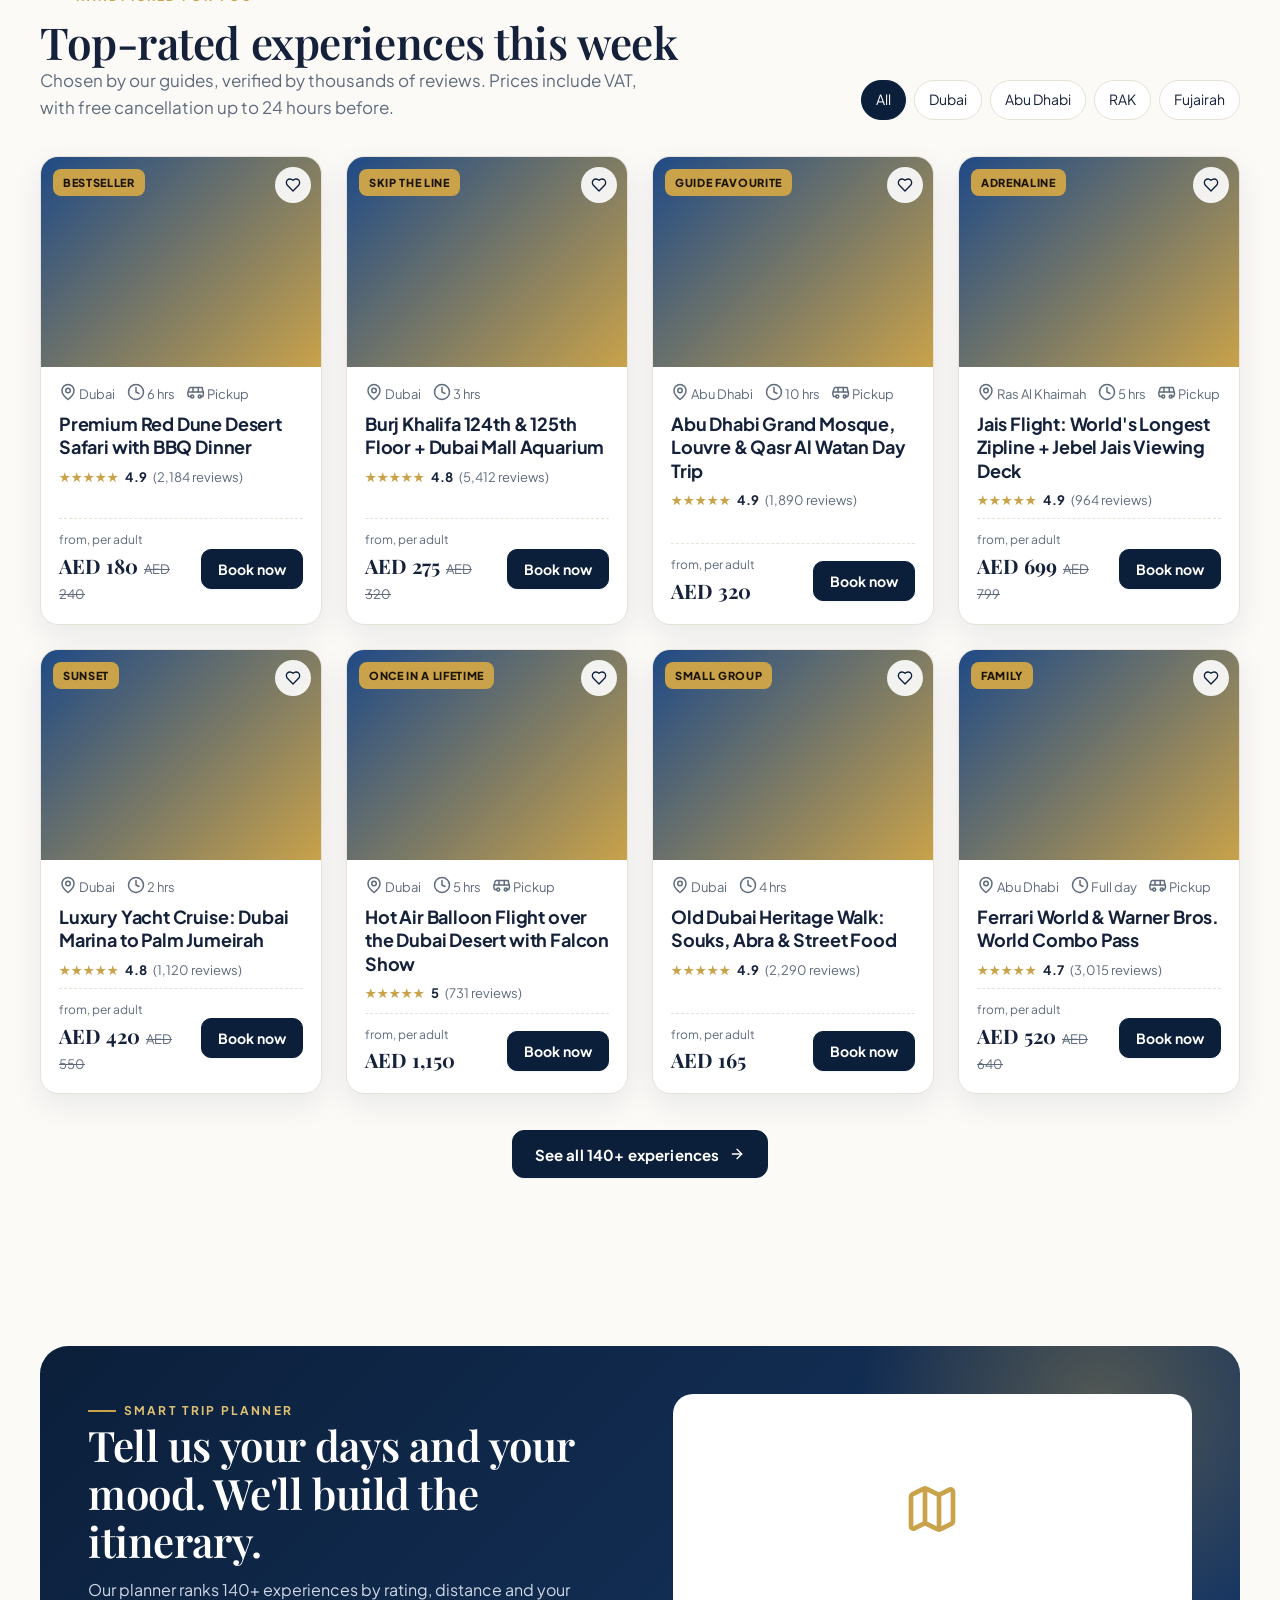
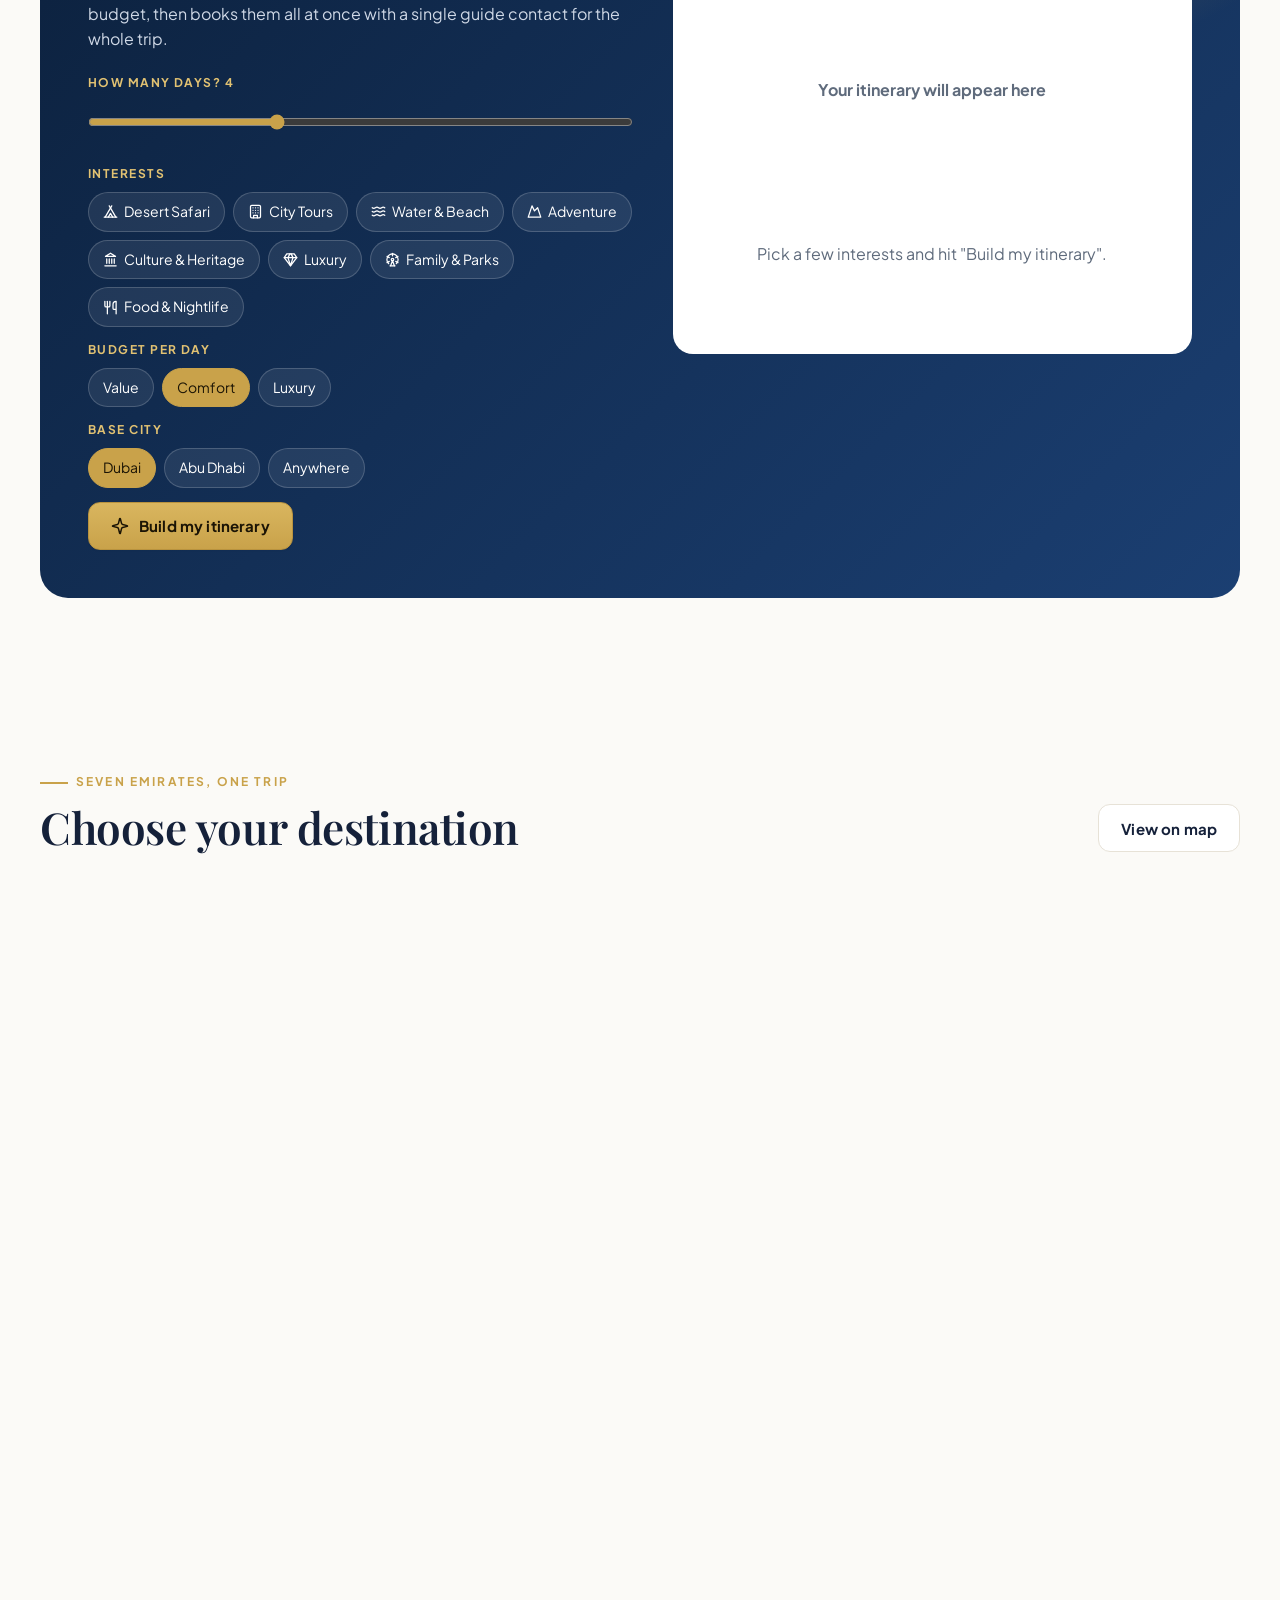
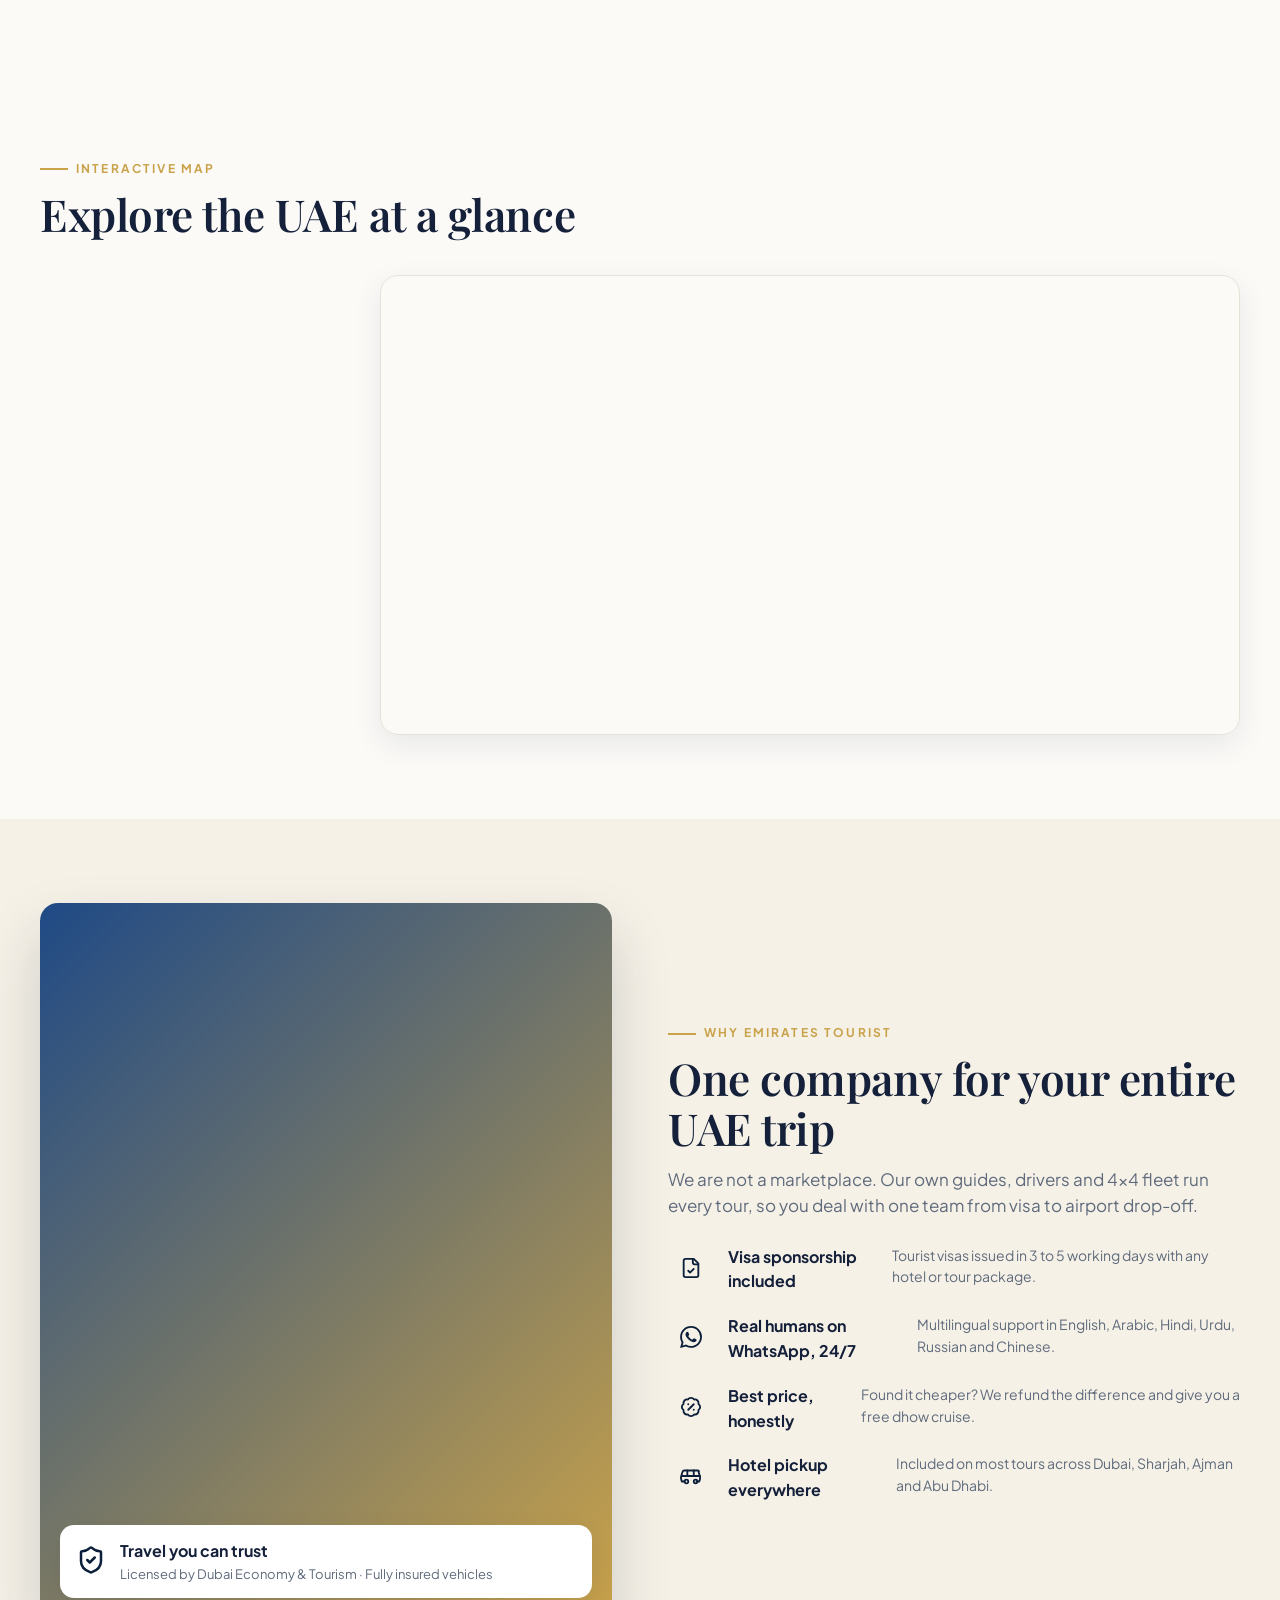
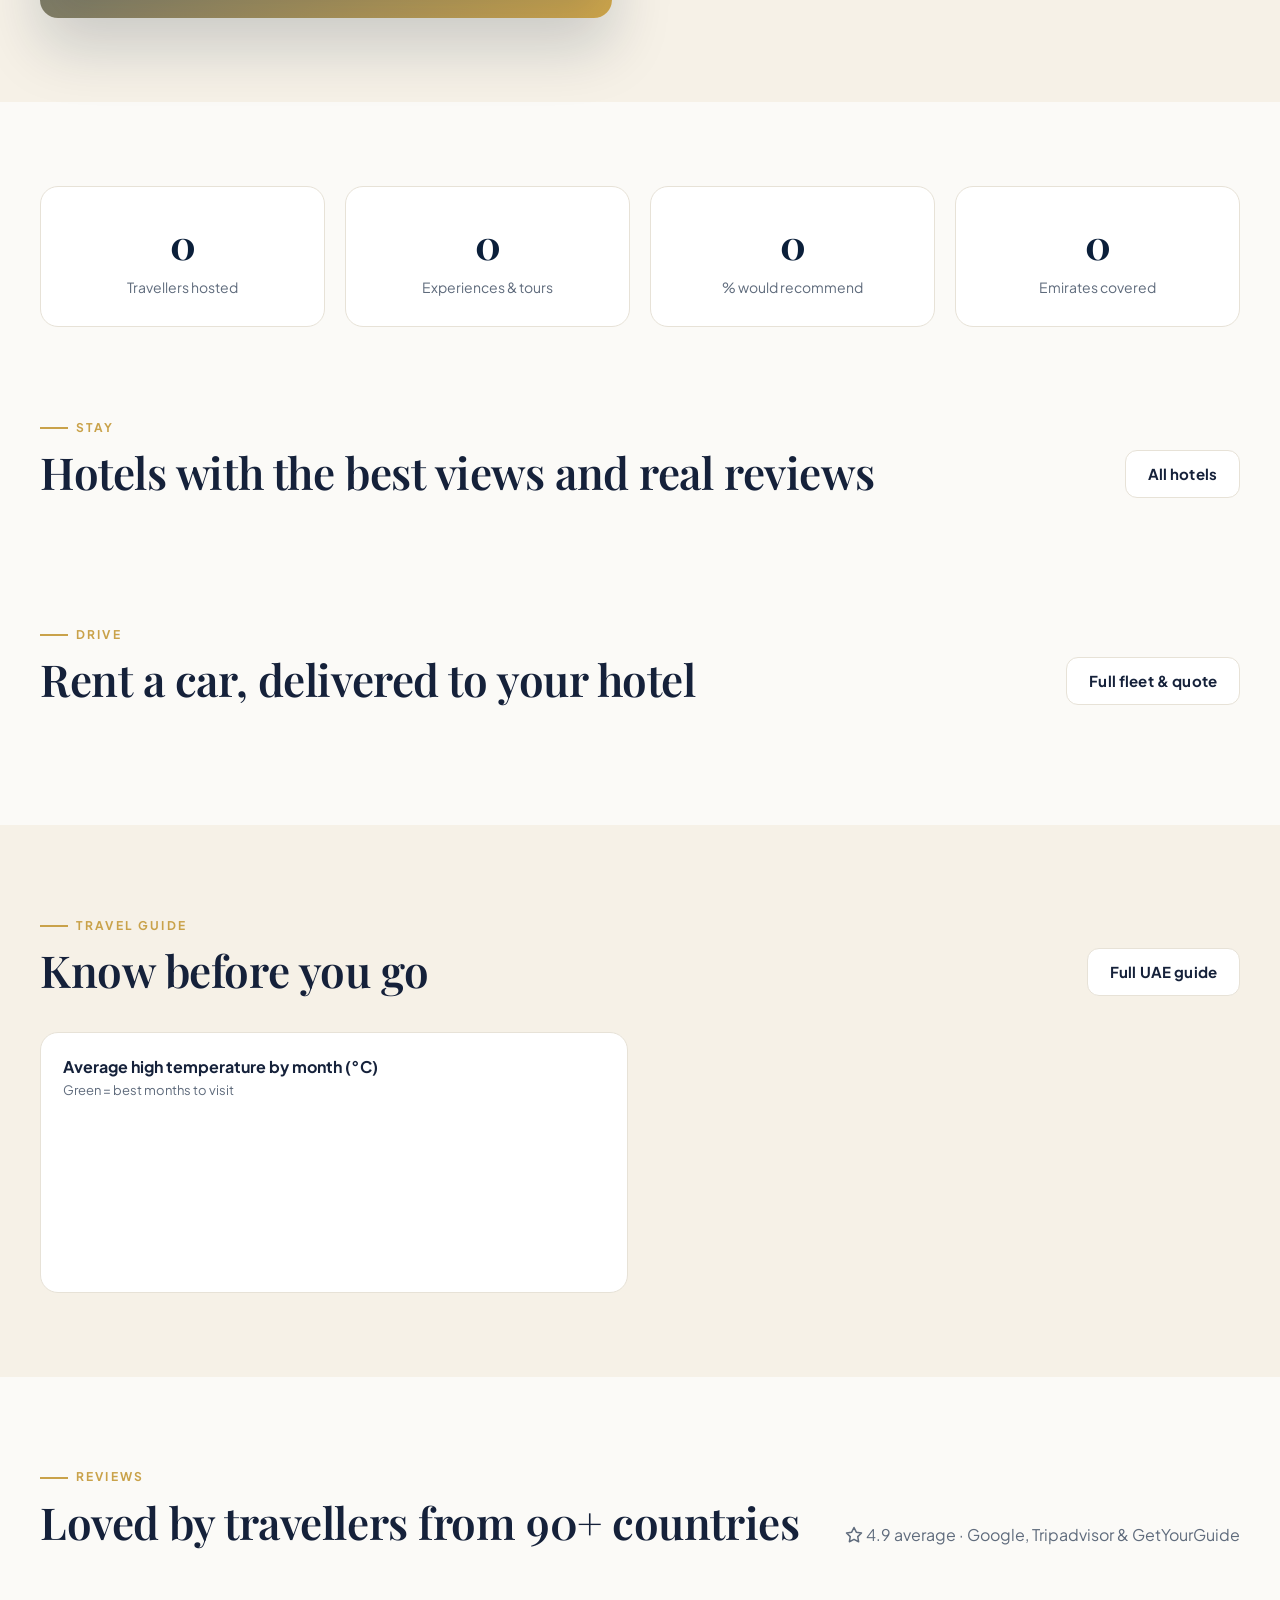
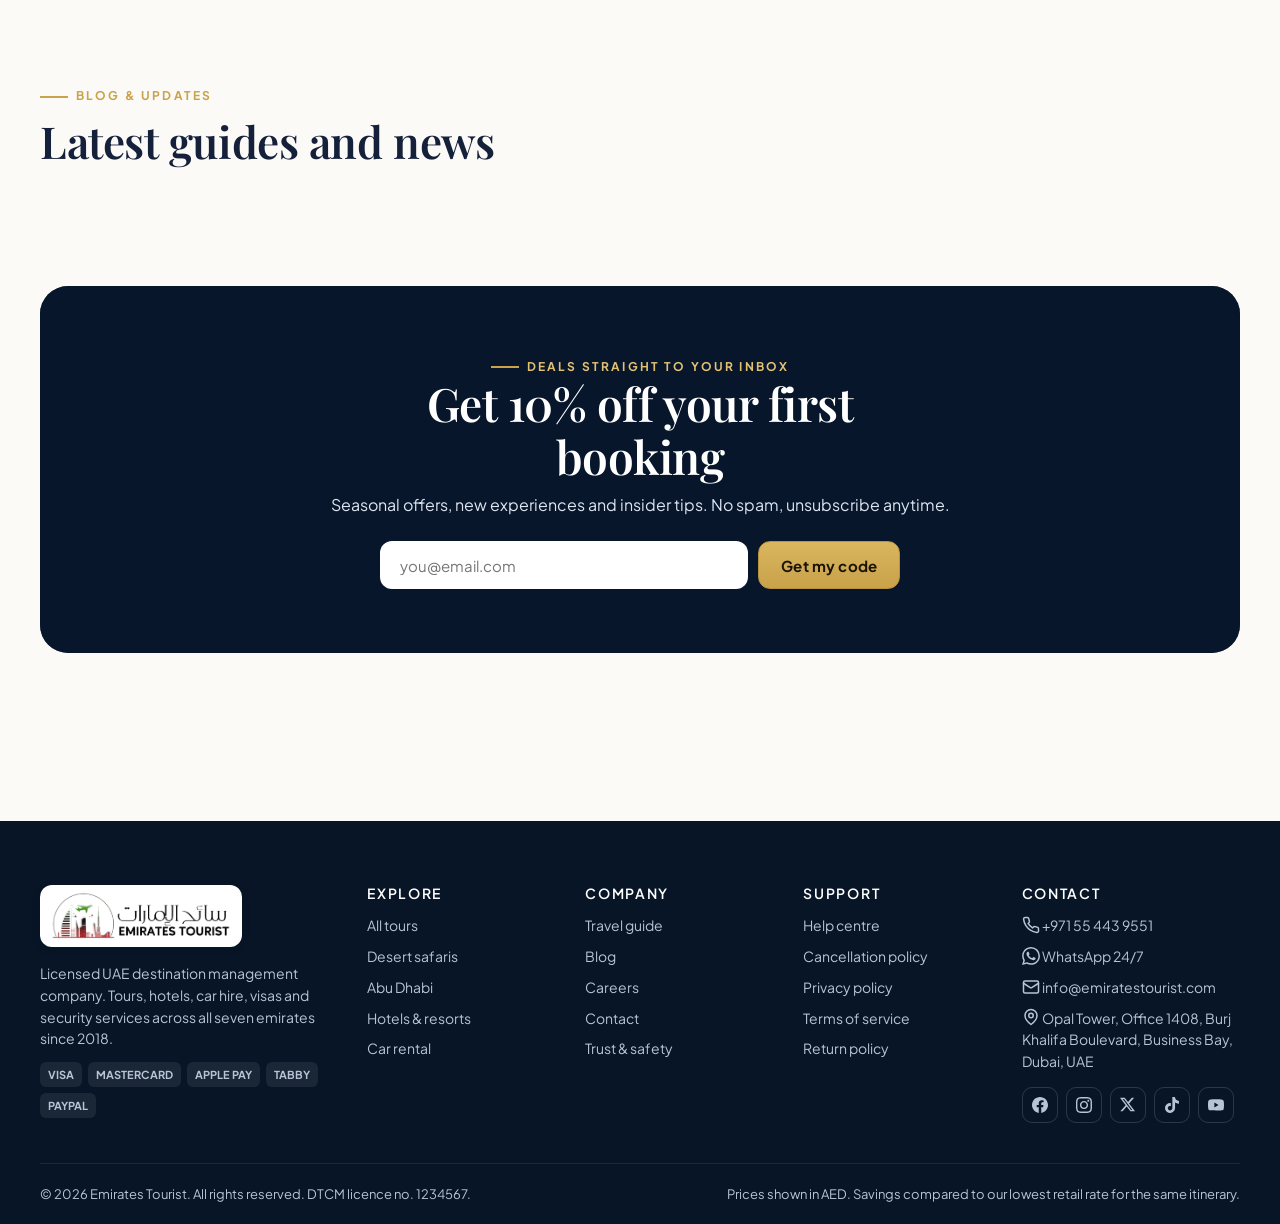
==== commit d8333db5: "Live Firebase auth and Firestore data, header layout fix - Real Google + email/password sign-in via " ====
--- a/index.html
+++ b/index.html
@@ -36,7 +36,7 @@
 <meta property="og:image" content="https://emiratestourist.com/assets/img/dubai-skyline-sunset.webp">
 <meta name="twitter:card" content="summary_large_image">
 <meta name="theme-color" content="#0b1f3a">
-<link rel="stylesheet" href="assets/styles.css?v=9">
+<link rel="stylesheet" href="assets/styles.css?v=12">
 <link rel="icon" type="image/png" href="assets/img/favicon.png">
 </head>
 <body>
@@ -215,8 +215,8 @@
 </section>
 
 <script src="https://cdnjs.cloudflare.com/ajax/libs/leaflet/1.9.4/leaflet.min.js"></script>
-<script src="assets/icons.js?v=9"></script><script src="assets/i18n.js?v=9"></script><script src="assets/data.js?v=9"></script><script src="assets/articles.js?v=9"></script><script src="assets/auth.js?v=9"></script>
-<script src="assets/app.js?v=9"></script>
+<script src="assets/icons.js?v=12"></script><script src="assets/i18n.js?v=12"></script><script src="assets/data.js?v=12"></script><script src="assets/articles.js?v=12"></script><script src="assets/auth.js?v=12"></script><script src="assets/db.js?v=12"></script>
+<script src="assets/app.js?v=12"></script>
 <script>
 (function(){
   const {$, $$} = ET;
@@ -286,7 +286,7 @@
   renderAll();
   const w=ET.guide.weather;$("#weatherBars").innerHTML=w.map(m=>`<div class="bar ${m.hi<=30?"best":""}" style="height:${(m.hi-10)*3.6}%"><span>${m.hi}°</span></div>`).join("");$("#weatherLabels").innerHTML=w.map(m=>`<span>${m.m}</span>`).join("");
   $("#essentials").innerHTML=ET.guide.essentials.slice(0,4).map(e=>`<div class="guide-card reveal"><div class="ic">${ET.icon(e.icon, 24)}</div><b>${e.title}</b><p>${e.text}</p></div>`).join("");
-  $("#newsForm").onsubmit=e=>{e.preventDefault();ET.toast("Welcome aboard! Your code WELCOME10 is on its way.");e.target.reset();};
+  $("#newsForm").onsubmit=async e=>{e.preventDefault();const em=e.target.querySelector("input").value;try{await ET.db.subscribe(em,"newsletter");ET.toast("Welcome aboard! Your code WELCOME10 is on its way.");e.target.reset();}catch(err){console.error(err);ET.toast("Could not subscribe right now. Please try again.");}};
 
   document.addEventListener("et:currency",()=>{renderFeatured($("#tourFilter .chip.active").dataset.f);renderAll();if($("#itin .day"))renderPlan();});
   document.dispatchEvent(new Event("et:rendered"));
--- a/assets/styles.css
+++ b/assets/styles.css
@@ -68,18 +68,18 @@
 .topbar a:hover{color:#fff}
 .topbar .left,.topbar .right{display:flex;gap:18px;align-items:center}
 .nav{position:sticky;top:0;z-index:50;backdrop-filter:saturate(180%) blur(14px);background:color-mix(in srgb,var(--bg) 82%,transparent);border-bottom:1px solid var(--line)}
-.nav .container{display:flex;align-items:center;gap:28px;height:76px}
+.nav .container{display:flex;align-items:center;gap:16px;height:76px;width:min(1400px,calc(100% - 48px))}
 .brand{display:flex;align-items:center;gap:12px;font-family:var(--font-head);font-size:22px;font-weight:700;white-space:nowrap;flex:none}
 .menu a{white-space:nowrap}
 .brand .logo{width:44px;height:44px;border-radius:12px;background:linear-gradient(135deg,var(--navy),#1f4a86);display:grid;place-items:center;color:var(--gold);font-weight:800;font-family:var(--font-body);font-size:15px;box-shadow:inset 0 0 0 2px var(--gold)}
 .brand img{height:54px;width:auto;max-width:none;flex:none;background:#fff;border-radius:12px;padding:5px 10px;box-shadow:0 2px 10px rgba(11,31,58,.08)}
 footer .brand img{height:62px}
 .brand small{display:block;font-family:var(--font-body);font-size:10px;letter-spacing:.2em;text-transform:uppercase;color:var(--muted);font-weight:700;line-height:1}
-.menu{display:flex;gap:4px;margin-left:12px}
-.menu a{padding:10px 14px;border-radius:10px;font-weight:600;font-size:15px;color:var(--ink)}
+.menu{display:flex;gap:2px;margin-left:4px;flex:1;justify-content:center;min-width:0}
+.menu a{padding:10px 11px;border-radius:10px;font-weight:600;font-size:14px;color:var(--ink);white-space:nowrap}
 .menu a:hover,.menu a.active{background:var(--sand);color:var(--navy)}
 [data-theme="dark"] .menu a:hover,[data-theme="dark"] .menu a.active{color:var(--gold)}
-.nav .actions{margin-left:auto;display:flex;align-items:center;gap:10px}
+.nav .actions{margin-left:auto;display:flex;align-items:center;gap:8px;flex:none}
 .iconbtn{width:42px;height:42px;border-radius:12px;border:1px solid var(--line);background:var(--card);display:grid;place-items:center;cursor:pointer;font-size:17px;transition:.15s;color:var(--ink)}
 .iconbtn:hover{border-color:var(--gold);box-shadow:0 6px 16px rgba(11,31,58,.08)}
 .iconbtn:hover{border-color:var(--gold)}
@@ -88,6 +88,14 @@
 .cur-toggle button.on{background:var(--navy);color:#fff}
 .cur-toggle button{transition:.15s;height:40px}
 .cur-toggle{height:42px;align-items:stretch}
+.cur-toggle.in-menu{height:auto;border:0;display:grid;grid-template-columns:1fr 1fr;gap:6px;padding:4px 4px 6px}
+.cur-toggle.in-menu button{border:1px solid var(--line);border-radius:10px;height:44px;display:flex;flex-direction:column;align-items:flex-start;justify-content:center;gap:1px;padding:0 12px;line-height:1.1}
+.cur-toggle.in-menu button small{font-weight:500;font-size:11px;color:var(--muted)}
+.cur-toggle.in-menu button.on{border-color:var(--gold);background:var(--sand);color:var(--ink)}
+.cur-toggle.in-menu button.on small{color:var(--muted)}
+[data-theme="dark"] .cur-toggle.in-menu button.on{background:var(--sand-2)}
+.cur-toggle.in-mobile{margin:0 0 6px;width:max-content}
+.lang-btn .sep{color:var(--muted)}
 .burger{display:none}
 .mobile-menu{display:none;position:fixed;inset:0;z-index:60;background:var(--bg);padding:24px;flex-direction:column;gap:6px}
 .mobile-menu.open{display:flex}
@@ -388,7 +396,7 @@
 .reveal.in{opacity:1;transform:none}
 
 /* ===== Responsive ===== */
-@media (max-width:1400px){
+@media (max-width:1360px){
   .menu,.topbar .left span{display:none}
   .burger{display:grid}
 }
@@ -477,6 +485,7 @@
 [dir="rtl"] .marquee .track{animation-direction:reverse}
 [dir="rtl"] .dest .count{right:auto;left:14px}
 @media (max-width:600px){.lang{display:none}}
+@media (max-width:900px){.acct-name{display:none}}
 
 /* ===== Blog & article ===== */
 .blog-feature{display:grid;grid-template-columns:1.2fr 1fr;gap:32px;align-items:center;margin-bottom:48px}
